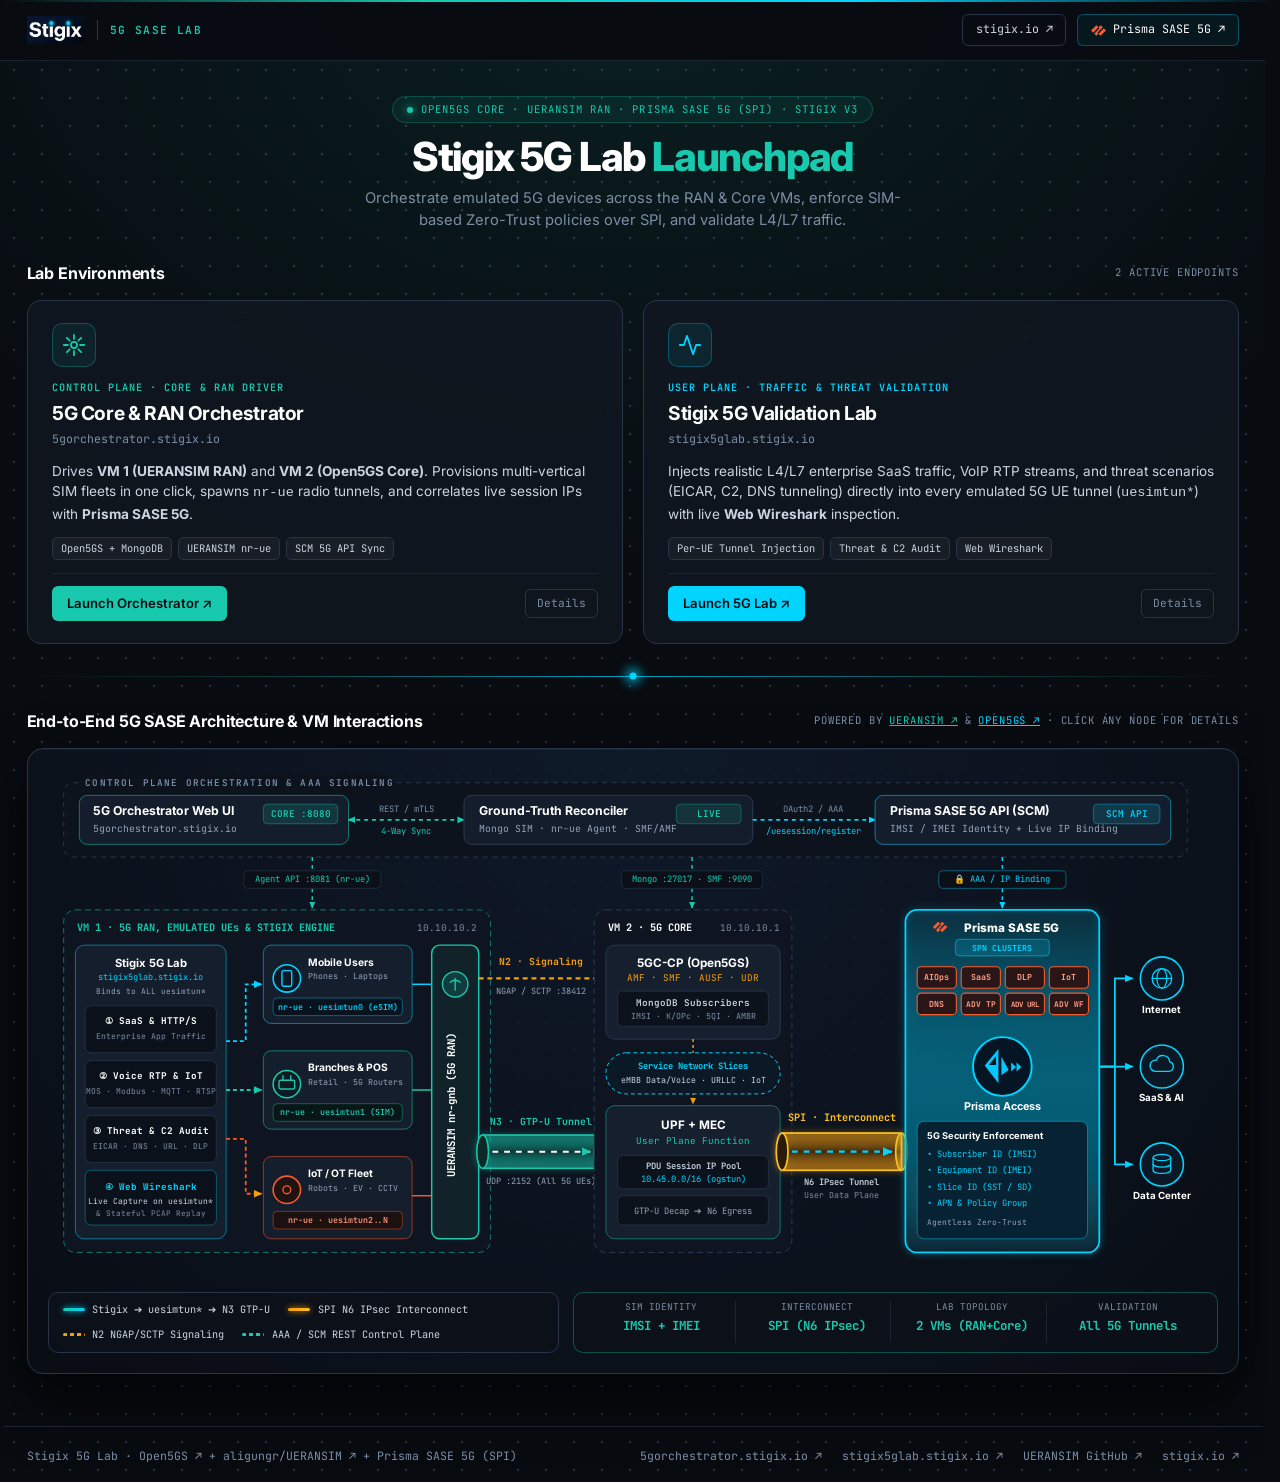
==== launch-page/index.html @ 7677cd3c "feat(launch-page): show Stigix feeding all 5G UE tunnels and add official Palo Alto & Prisma Access " ====
<!DOCTYPE html>
<html lang="en">
<head>
  <meta charset="UTF-8">
  <meta name="viewport" content="width=device-width, initial-scale=1.0">
  <title>Stigix 5G Lab — Launchpad</title>
  <meta name="description" content="Launchpad for the Stigix 5G Lab: Open5GS Packet Core, UERANSIM RAN, Palo Alto Networks Prisma SASE 5G (SPI), and Stigix L4/L7 Traffic Validation.">
  <link rel="icon" type="image/png" href="assets/stigix-favicon.png">
  <link rel="stylesheet" href="style.css">
</head>
<body>

  <!-- ══════════════════════════════════════════════════════════
       MINIMAL NAVBAR (stigix.io style + Prisma SASE 5G link)
  ══════════════════════════════════════════════════════════ -->
  <nav class="nav">
    <div class="nav__inner">
      <a href="https://stigix.io" target="_blank" rel="noopener noreferrer" class="nav__brand">
        <img src="assets/stigix-dark.png" alt="Stigix" class="nav__logo">
        <span class="nav__divider" aria-hidden="true"></span>
        <span class="nav__tag">5G SASE Lab</span>
      </a>
      <div class="nav__links">
        <a href="https://stigix.io" target="_blank" rel="noopener noreferrer" class="nav__pill">stigix.io ↗</a>
        <a href="https://www.paloaltonetworks.com/sase/5g-security" target="_blank" rel="noopener noreferrer" class="nav__pill nav__pill--panw">
          <svg width="15" height="15" viewBox="0 0 24 24" fill="#FA582D" aria-hidden="true">
            <path d="m10.278 15.443 1.705 1.705-3.426 3.426-3.427-3.426 8.592-8.591-1.705-1.705 3.426-3.426 3.427 3.426-8.592 8.591zM0 12.017l3.426 3.426 8.591-8.59-3.426-3.427L0 12.017zm11.983 5.13 3.426 3.427L24 11.983l-3.426-3.426-8.591 8.59z"/>
          </svg>
          <span>Prisma SASE 5G ↗</span>
        </a>
      </div>
    </div>
  </nav>

  <!-- ══════════════════════════════════════════════════════════
       MAIN LAUNCHPAD CONTAINER
  ══════════════════════════════════════════════════════════ -->
  <main class="container">

    <!-- Compact Hero -->
    <header class="hero">
      <div class="hero__badge">
        <span class="hero__dot" aria-hidden="true"></span>
        <span>Open5GS Core · UERANSIM RAN · Prisma SASE 5G (SPI) · Stigix V3</span>
      </div>
      <h1 class="hero__title">Stigix 5G Lab <em>Launchpad</em></h1>
      <p class="hero__sub">
        Orchestrate emulated 5G devices across the RAN &amp; Core VMs, enforce SIM-based Zero-Trust policies over SPI, and validate L4/L7 traffic.
      </p>
    </header>

    <!-- ──────────────────────────────────────────────────────
         1. LAB ENVIRONMENTS (Primary URLs)
    ────────────────────────────────────────────────────── -->
    <section aria-labelledby="sec-environments">
      <div class="sec-head">
        <h2 class="sec-title" id="sec-environments">Lab Environments</h2>
        <span class="sec-hint">2 Active Endpoints</span>
      </div>

      <div class="launch-grid">

        <!-- CARD 1: 5G Orchestrator -->
        <article class="launch-card">
          <svg viewBox="0 0 24 24" fill="none" stroke="currentColor" stroke-width="1.75" stroke-linecap="round" stroke-linejoin="round" aria-hidden="true">
            <circle cx="12" cy="12" r="3"/>
            <path d="M12 2v4m0 12v4M4.93 4.93l2.83 2.83m8.48 8.48l2.83 2.83M2 12h4m12 0h4M4.93 19.07l2.83-2.83m8.48-8.48l2.83-2.83"/>
          </svg>

          <header>
            <span class="launch-card__role">Control Plane · Core &amp; RAN Driver</span>
            <h3 class="launch-card__title">
              <a href="https://5gorchestrator.stigix.io/" target="_blank" rel="noopener noreferrer" class="card-link">
                5G Core &amp; RAN Orchestrator
              </a>
            </h3>
            <span class="launch-card__domain">5gorchestrator.stigix.io</span>
          </header>

          <div class="launch-card__body">
            <p class="launch-card__desc">
              Drives <strong>VM 1 (UERANSIM RAN)</strong> and <strong>VM 2 (Open5GS Core)</strong>. Provisions multi-vertical SIM fleets in one click, spawns <code>nr-ue</code> radio tunnels, and correlates live session IPs with <strong>Prisma SASE 5G</strong>.
            </p>
            <div class="chip-row">
              <span class="chip">Open5GS + MongoDB</span>
              <span class="chip">UERANSIM nr-ue</span>
              <span class="chip">SCM 5G API Sync</span>
            </div>
          </div>

          <footer>
            <span class="btn-launch" aria-hidden="true">Launch Orchestrator ↗</span>
            <button type="button" class="btn-info" data-dialog-target="modal-orchestrator">Details</button>
          </footer>
        </article>

        <!-- CARD 2: Stigix 5G Lab -->
        <article class="launch-card launch-card--cyan">
          <svg viewBox="0 0 24 24" fill="none" stroke="currentColor" stroke-width="1.75" stroke-linecap="round" stroke-linejoin="round" aria-hidden="true">
            <path d="M22 12h-4l-3 9L9 3l-3 9H2"/>
          </svg>

          <header>
            <span class="launch-card__role">User Plane · Traffic &amp; Threat Validation</span>
            <h3 class="launch-card__title">
              <a href="https://stigix5glab.stigix.io/" target="_blank" rel="noopener noreferrer" class="card-link">
                Stigix 5G Validation Lab
              </a>
            </h3>
            <span class="launch-card__domain">stigix5glab.stigix.io</span>
          </header>

          <div class="launch-card__body">
            <p class="launch-card__desc">
              Injects realistic L4/L7 enterprise SaaS traffic, VoIP RTP streams, and threat scenarios (EICAR, C2, DNS tunneling) directly into every emulated 5G UE tunnel (<code>uesimtun*</code>) with live <strong>Web Wireshark</strong> inspection.
            </p>
            <div class="chip-row">
              <span class="chip">Per-UE Tunnel Injection</span>
              <span class="chip">Threat &amp; C2 Audit</span>
              <span class="chip">Web Wireshark</span>
            </div>
          </div>

          <footer>
            <span class="btn-launch" aria-hidden="true">Launch 5G Lab ↗</span>
            <button type="button" class="btn-info" data-dialog-target="modal-stigixlab">Details</button>
          </footer>
        </article>

      </div>
    </section>

    <!-- Glowing Horizontal Divider -->
    <div class="glow-line" role="separator" aria-hidden="true"></div>

    <!-- ──────────────────────────────────────────────────────
         2. CONNECTED VECTOR ARCHITECTURE DIAGRAM
         Flow: Stigix Engine ➔ ALL Emulated 5G UE Tunnels (uesimtun0..N) ➔ nr-gnb
               ══(N2 + N3 GTP-U)══► VM 2 Open5GS Core ══(SPI N6)══► Prisma SASE 5G ➔ Targets
    ────────────────────────────────────────────────────── -->
    <section aria-labelledby="sec-architecture">
      <div class="sec-head">
        <h2 class="sec-title" id="sec-architecture">End-to-End 5G SASE Architecture &amp; VM Interactions</h2>
        <span class="sec-hint">
          Powered by <a href="https://github.com/aligungr/UERANSIM" target="_blank" rel="noopener noreferrer" style="color:var(--teal);text-decoration:underline;">UERANSIM ↗</a> &amp; <a href="https://github.com/open5gs/open5gs" target="_blank" rel="noopener noreferrer" style="color:var(--cyan);text-decoration:underline;">Open5GS ↗</a> · Click any node for details
        </span>
      </div>

      <div class="arch-board">
        <div class="svg-canvas-wrap">
          <svg class="arch-svg" viewBox="0 0 1180 520" fill="none" xmlns="http://www.w3.org/2000/svg" role="img" aria-label="End-to-End 5G Lab Functional Architecture Diagram">
            <defs>
              <!-- Glow Filters -->
              <filter id="glow-cyan" x="-20%" y="-20%" width="140%" height="140%">
                <feDropShadow dx="0" dy="0" stdDeviation="4" flood-color="#00d4ff" flood-opacity="0.45"/>
              </filter>
              <filter id="glow-teal" x="-20%" y="-20%" width="140%" height="140%">
                <feDropShadow dx="0" dy="0" stdDeviation="4" flood-color="#18c9ae" flood-opacity="0.45"/>
              </filter>
              <filter id="glow-amber" x="-20%" y="-20%" width="140%" height="140%">
                <feDropShadow dx="0" dy="0" stdDeviation="4" flood-color="#f59e0b" flood-opacity="0.5"/>
              </filter>

              <!-- Gradients -->
              <linearGradient id="grad-n3" x1="0%" y1="0%" x2="0%" y2="100%">
                <stop offset="0%" stop-color="#18c9ae" stop-opacity="0.38"/>
                <stop offset="50%" stop-color="#0c2628" stop-opacity="0.9"/>
                <stop offset="100%" stop-color="#18c9ae" stop-opacity="0.38"/>
              </linearGradient>

              <linearGradient id="grad-spi" x1="0%" y1="0%" x2="0%" y2="100%">
                <stop offset="0%" stop-color="#f59e0b" stop-opacity="0.42"/>
                <stop offset="50%" stop-color="#291c09" stop-opacity="0.92"/>
                <stop offset="100%" stop-color="#f59e0b" stop-opacity="0.42"/>
              </linearGradient>

              <linearGradient id="grad-sase" x1="0%" y1="0%" x2="0%" y2="100%">
                <stop offset="0%" stop-color="#00d4ff" stop-opacity="0.09"/>
                <stop offset="100%" stop-color="#0b1320" stop-opacity="0.95"/>
              </linearGradient>

              <!-- Arrow Markers -->
              <marker id="arrow-teal" viewBox="0 0 10 10" refX="7" refY="5" markerWidth="6" markerHeight="6" orient="auto-start-reverse">
                <path d="M 0 1.5 L 8 5 L 0 8.5 z" fill="#18c9ae"/>
              </marker>
              <marker id="arrow-cyan" viewBox="0 0 10 10" refX="7" refY="5" markerWidth="6" markerHeight="6" orient="auto-start-reverse">
                <path d="M 0 1.5 L 8 5 L 0 8.5 z" fill="#00d4ff"/>
              </marker>
              <marker id="arrow-amber" viewBox="0 0 10 10" refX="7" refY="5" markerWidth="6" markerHeight="6" orient="auto-start-reverse">
                <path d="M 0 1.5 L 8 5 L 0 8.5 z" fill="#f59e0b"/>
              </marker>
            </defs>

            <!-- ═══════════════════════════════════════════════════════
                 TOP LAYER: CONTROL PLANE & AAA SIGNALING BAR (y=16..92)
            ═══════════════════════════════════════════════════════ -->
            <rect x="16" y="16" width="1148" height="76" rx="10" fill="#0d131d" stroke="#2a374b" stroke-dasharray="5 5"/>
            <rect x="32" y="8" width="320" height="16" fill="#0d131d"/>
            <text x="38" y="19" fill="#7c8ea6" font-size="9.5" font-weight="600" letter-spacing="1.2" class="mono">CONTROL PLANE ORCHESTRATION &amp; AAA SIGNALING</text>

            <!-- CP Node 1: 5G Orchestrator Web UI -->
            <g class="svg-node" data-dialog-target="modal-orchestrator" tabindex="0" role="button" aria-label="5G Orchestrator Web UI">
              <rect x="32" y="29" width="275" height="50" rx="8" fill="#141d2b" stroke="#18c9ae" stroke-opacity="0.55"/>
              <text x="46" y="49" fill="#ffffff" font-size="12.5" font-weight="700">5G Orchestrator Web UI</text>
              <text x="46" y="66" fill="#94a3b8" font-size="10" class="mono">5gorchestrator.stigix.io</text>
              <rect x="220" y="38" width="76" height="20" rx="4" fill="#18c9ae" fill-opacity="0.14" stroke="#18c9ae" stroke-opacity="0.4"/>
              <text x="258" y="51.5" fill="#18c9ae" font-size="9.5" font-weight="600" text-anchor="middle" class="mono">CORE :8080</text>
            </g>

            <!-- Horizontal Control Connector 1 -->
            <line x1="307" y1="54" x2="425" y2="54" stroke="#18c9ae" stroke-width="1.6" stroke-dasharray="4 4" class="flow-api" marker-end="url(#arrow-teal)" marker-start="url(#arrow-teal)"/>
            <text x="366" y="46" fill="#7c8ea6" font-size="9" text-anchor="middle" class="mono">REST / mTLS</text>
            <text x="366" y="68" fill="#18c9ae" font-size="9" text-anchor="middle" class="mono">4-Way Sync</text>

            <!-- CP Node 2: Ground-Truth Reconciler -->
            <g class="svg-node" data-dialog-target="modal-flow" tabindex="0" role="button" aria-label="Ground-Truth Reconciler">
              <rect x="425" y="29" width="295" height="50" rx="8" fill="#141d2b" stroke="#2c3b52"/>
              <text x="440" y="49" fill="#ffffff" font-size="12.5" font-weight="700">Ground-Truth Reconciler</text>
              <text x="440" y="66" fill="#94a3b8" font-size="10" class="mono">Mongo SIM · nr-ue Agent · SMF/AMF</text>
              <rect x="642" y="38" width="66" height="20" rx="4" fill="#18c9ae" fill-opacity="0.12" stroke="#18c9ae" stroke-opacity="0.35"/>
              <text x="675" y="51.5" fill="#18c9ae" font-size="9.5" font-weight="600" text-anchor="middle" class="mono">LIVE</text>
            </g>

            <!-- Horizontal Control Connector 2 -->
            <line x1="720" y1="54" x2="845" y2="54" stroke="#00d4ff" stroke-width="1.6" stroke-dasharray="4 4" class="flow-api" marker-end="url(#arrow-cyan)"/>
            <text x="782" y="46" fill="#7c8ea6" font-size="9" text-anchor="middle" class="mono">OAuth2 / AAA</text>
            <text x="782" y="68" fill="#00d4ff" font-size="9" text-anchor="middle" class="mono">/uesession/register</text>

            <!-- CP Node 3: Prisma SASE 5G API (SCM) -->
            <g class="svg-node" data-dialog-target="modal-sase" tabindex="0" role="button" aria-label="Prisma SASE 5G API">
              <rect x="845" y="29" width="302" height="50" rx="8" fill="#141d2b" stroke="#00d4ff" stroke-opacity="0.55"/>
              <text x="860" y="49" fill="#ffffff" font-size="12.5" font-weight="700">Prisma SASE 5G API (SCM)</text>
              <text x="860" y="66" fill="#94a3b8" font-size="10" class="mono">IMSI / IMEI Identity + Live IP Binding</text>
              <rect x="1068" y="38" width="68" height="20" rx="4" fill="#00d4ff" fill-opacity="0.14" stroke="#00d4ff" stroke-opacity="0.4"/>
              <text x="1102" y="51.5" fill="#00d4ff" font-size="9.5" font-weight="600" text-anchor="middle" class="mono">SCM API</text>
            </g>

            <!-- 3 VERTICAL CONTROL-PLANE DROP LINES INTO VM 1, VM 2, AND PRISMA SASE -->
            <!-- Drop 1 to VM 1 -->
            <line x1="270" y1="92" x2="270" y2="144" stroke="#18c9ae" stroke-width="1.5" stroke-dasharray="4 4" class="flow-api" marker-end="url(#arrow-teal)"/>
            <rect x="200" y="106" width="140" height="18" rx="4" fill="#0b1018" stroke="#1e293b"/>
            <text x="270" y="118" fill="#18c9ae" font-size="9" text-anchor="middle" class="mono">Agent API :8081 (nr-ue)</text>

            <!-- Drop 2 to VM 2 -->
            <line x1="658" y1="92" x2="658" y2="144" stroke="#18c9ae" stroke-width="1.5" stroke-dasharray="4 4" class="flow-api" marker-end="url(#arrow-teal)"/>
            <rect x="586" y="106" width="144" height="18" rx="4" fill="#0b1018" stroke="#1e293b"/>
            <text x="658" y="118" fill="#18c9ae" font-size="9" text-anchor="middle" class="mono">Mongo :27017 · SMF :9090</text>

            <!-- Drop 3 (AAA Signaling with Lock) to Prisma SASE 5G -->
            <line x1="975" y1="92" x2="975" y2="144" stroke="#00d4ff" stroke-width="1.5" stroke-dasharray="4 4" class="flow-api" marker-end="url(#arrow-cyan)"/>
            <rect x="910" y="106" width="130" height="18" rx="4" fill="#0b1018" stroke="#00d4ff" stroke-opacity="0.4"/>
            <text x="975" y="118" fill="#00d4ff" font-size="9" text-anchor="middle" class="mono">🔒 AAA / IP Binding</text>


            <!-- ═══════════════════════════════════════════════════════
                 VM 1 ENCLOSURE: STIGIX GENERATOR ➔ ALL EMULATED 5G UEs (uesimtun0..N) ➔ nr-gnb
                 (x=16..452, y=146..496)
            ═══════════════════════════════════════════════════════ -->
            <rect x="16" y="146" width="436" height="350" rx="12" fill="#0e1520" stroke="#18c9ae" stroke-opacity="0.55" stroke-dasharray="6 4"/>
            <text x="30" y="168" fill="#18c9ae" font-size="10.5" font-weight="700" class="mono">VM 1 · 5G RAN, EMULATED UEs &amp; STIGIX ENGINE</text>
            <text x="438" y="168" fill="#7c8ea6" font-size="9.5" text-anchor="end" class="mono">10.10.10.2</text>

            <!-- LEFT INSIDE VM 1: Stigix 5G Lab Traffic Generator (x=28..184) -->
            <g class="svg-node" data-dialog-target="modal-stigixlab" tabindex="0" role="button" aria-label="Stigix 5G Lab Traffic Engine">
              <rect x="28" y="182" width="154" height="300" rx="9" fill="#141e2d" stroke="#00d4ff" stroke-opacity="0.5"/>
              <text x="105" y="204" fill="#ffffff" font-size="11.5" font-weight="700" text-anchor="middle">Stigix 5G Lab</text>
              <text x="105" y="218" fill="#00d4ff" font-size="8.8" text-anchor="middle" class="mono">stigix5glab.stigix.io</text>
              <text x="105" y="232" fill="#94a3b8" font-size="8" text-anchor="middle" class="mono">Binds to ALL uesimtun*</text>

              <!-- 4 Traffic Modules stacked cleanly -->
              <rect x="38" y="244" width="134" height="48" rx="6" fill="#0b111a" stroke="#223044"/>
              <text x="105" y="263" fill="#ffffff" font-size="9.5" font-weight="700" text-anchor="middle" class="mono">① SaaS &amp; HTTP/S</text>
              <text x="105" y="278" fill="#7c8ea6" font-size="8.2" text-anchor="middle" class="mono">Enterprise App Traffic</text>

              <rect x="38" y="300" width="134" height="48" rx="6" fill="#0b111a" stroke="#223044"/>
              <text x="105" y="319" fill="#ffffff" font-size="9.5" font-weight="700" text-anchor="middle" class="mono">② Voice RTP &amp; IoT</text>
              <text x="105" y="334" fill="#7c8ea6" font-size="8.2" text-anchor="middle" class="mono">MOS · Modbus · MQTT · RTSP</text>

              <rect x="38" y="356" width="134" height="48" rx="6" fill="#0b111a" stroke="#223044"/>
              <text x="105" y="375" fill="#ffffff" font-size="9.5" font-weight="700" text-anchor="middle" class="mono">③ Threat &amp; C2 Audit</text>
              <text x="105" y="390" fill="#7c8ea6" font-size="8.2" text-anchor="middle" class="mono">EICAR · DNS · URL · DLP</text>

              <rect x="38" y="412" width="134" height="56" rx="6" fill="#0b111a" stroke="#00d4ff" stroke-opacity="0.35"/>
              <text x="105" y="432" fill="#00d4ff" font-size="9.5" font-weight="700" text-anchor="middle" class="mono">④ Web Wireshark</text>
              <text x="105" y="446" fill="#cbd5e1" font-size="8.2" text-anchor="middle" class="mono">Live Capture on uesimtun*</text>
              <text x="105" y="459" fill="#7c8ea6" font-size="7.8" text-anchor="middle" class="mono">&amp; Stateful PCAP Replay</text>
            </g>

            <!-- 3 FAN-OUT ARROWS FROM STIGIX INTO ALL 3 EMULATED 5G UE TUNNELS (uesimtun0..N) -->
            <path d="M182 280 H202 V222 H218" stroke="#00d4ff" stroke-width="1.8" stroke-dasharray="4 3" class="flow-data" marker-end="url(#arrow-cyan)"/>
            <line x1="182" y1="330" x2="218" y2="330" stroke="#18c9ae" stroke-width="1.8" stroke-dasharray="4 3" class="flow-data" marker-end="url(#arrow-teal)"/>
            <path d="M182 380 H202 V436 H218" stroke="#fa582d" stroke-width="1.8" stroke-dasharray="4 3" class="flow-data" marker-end="url(#arrow-amber)"/>

            <!-- RIGHT INSIDE VM 1: EMULATED 5G DEVICES (nr-ue + uesimtun*) & nr-gnb (x=220..440) -->
            <!-- UE 1: Mobile Users (uesimtun0) -->
            <g class="svg-node" data-dialog-target="modal-ran" tabindex="0" role="button" aria-label="Emulated Mobile Users uesimtun0">
              <rect x="220" y="182" width="152" height="80" rx="8" fill="#141e2d" stroke="#00d4ff" stroke-opacity="0.55"/>
              <circle cx="244" cy="216" r="14" fill="#0d1826" stroke="#00d4ff" stroke-width="1.6"/>
              <rect x="239" y="208" width="10" height="16" rx="1.5" stroke="#00d4ff" stroke-width="1.4"/>
              <text x="266" y="203" fill="#ffffff" font-size="10.5" font-weight="700">Mobile Users</text>
              <text x="266" y="217" fill="#94a3b8" font-size="8.5" class="mono">Phones · Laptops</text>
              <rect x="230" y="236" width="132" height="18" rx="4" fill="#09131e" stroke="#00d4ff" stroke-opacity="0.4"/>
              <text x="296" y="248" fill="#00d4ff" font-size="8.5" font-weight="600" text-anchor="middle" class="mono">nr-ue · uesimtun0 (eSIM)</text>
            </g>

            <!-- UE 2: 5G Branches & POS (uesimtun1) -->
            <g class="svg-node" data-dialog-target="modal-ran" tabindex="0" role="button" aria-label="Emulated 5G Branches and POS uesimtun1">
              <rect x="220" y="290" width="152" height="80" rx="8" fill="#141e2d" stroke="#18c9ae" stroke-opacity="0.55"/>
              <circle cx="244" cy="324" r="14" fill="#0d1b22" stroke="#18c9ae" stroke-width="1.6"/>
              <rect x="236" y="320" width="16" height="9" rx="1.5" stroke="#18c9ae" stroke-width="1.4"/>
              <line x1="240" y1="315" x2="240" y2="320" stroke="#18c9ae" stroke-width="1.4"/>
              <line x1="248" y1="315" x2="248" y2="320" stroke="#18c9ae" stroke-width="1.4"/>
              <text x="266" y="311" fill="#ffffff" font-size="10.5" font-weight="700">Branches &amp; POS</text>
              <text x="266" y="325" fill="#94a3b8" font-size="8.5" class="mono">Retail · 5G Routers</text>
              <rect x="230" y="344" width="132" height="18" rx="4" fill="#091618" stroke="#18c9ae" stroke-opacity="0.4"/>
              <text x="296" y="356" fill="#18c9ae" font-size="8.5" font-weight="600" text-anchor="middle" class="mono">nr-ue · uesimtun1 (SIM)</text>
            </g>

            <!-- UE 3: IoT / OT Fleet (uesimtun2..N) -->
            <g class="svg-node" data-dialog-target="modal-ran" tabindex="0" role="button" aria-label="Emulated IoT and OT Fleet uesimtun2">
              <rect x="220" y="398" width="152" height="84" rx="8" fill="#141e2d" stroke="#fa582d" stroke-opacity="0.55"/>
              <circle cx="244" cy="432" r="14" fill="#1f1412" stroke="#fa582d" stroke-width="1.6"/>
              <circle cx="244" cy="432" r="4" stroke="#fa582d" stroke-width="1.4"/>
              <text x="266" y="419" fill="#ffffff" font-size="10.5" font-weight="700">IoT / OT Fleet</text>
              <text x="266" y="433" fill="#94a3b8" font-size="8.5" class="mono">Robots · EV · CCTV</text>
              <rect x="230" y="454" width="132" height="18" rx="4" fill="#1a1110" stroke="#fa582d" stroke-opacity="0.45"/>
              <text x="296" y="466" fill="#ff9478" font-size="8.5" font-weight="600" text-anchor="middle" class="mono">nr-ue · uesimtun2..N</text>
            </g>

            <!-- Vertical Multiplexer Bar inside VM 1: nr-gnb (5G gNodeB Radio Tower) -->
            <g class="svg-node" data-dialog-target="modal-ran" tabindex="0" role="button" aria-label="UERANSIM nr-gnb 5G Base Station">
              <line x1="372" y1="222" x2="392" y2="222" stroke="#00d4ff" stroke-width="1.5"/>
              <line x1="372" y1="330" x2="392" y2="330" stroke="#18c9ae" stroke-width="1.5"/>
              <line x1="372" y1="438" x2="392" y2="438" stroke="#fa582d" stroke-width="1.5"/>
              <rect x="392" y="182" width="48" height="300" rx="8" fill="#112229" stroke="#18c9ae" stroke-width="1.5"/>
              <circle cx="416" cy="222" r="13" fill="#18c9ae" fill-opacity="0.16" stroke="#18c9ae" stroke-width="1.4"/>
              <path d="M416 216v12m-5-8a7 7 0 0 1 10 0" stroke="#18c9ae" stroke-width="1.4" stroke-linecap="round"/>
              <text x="416" y="345" fill="#ffffff" font-size="11" font-weight="700" text-anchor="middle" transform="rotate(-90 416 345)" class="mono">UERANSIM nr-gnb (5G RAN)</text>
            </g>


            <!-- ═══════════════════════════════════════════════════════
                 INTER-VM BRIDGE (VM 1 nr-gnb ⇄ VM 2 Open5GS): N2 + N3 GTP-U
                 (x=440..562)
            ═══════════════════════════════════════════════════════ -->
            <!-- Top Inter-VM Link: N2 5G Signaling (Amber Dashed) -->
            <text x="504" y="202" fill="#f59e0b" font-size="10" font-weight="700" text-anchor="middle" class="mono">N2 · Signaling</text>
            <line x1="440" y1="216" x2="568" y2="216" stroke="#f59e0b" stroke-width="2.2" stroke-dasharray="5 4" class="flow-sig" marker-end="url(#arrow-amber)"/>
            <text x="504" y="232" fill="#94a3b8" font-size="8.8" text-anchor="middle" class="mono">NGAP / SCTP :38412</text>

            <!-- Bottom Inter-VM Link: N3 GTP-U Encrypted Pipe (3D Cylinder Tunnel) -->
            <text x="504" y="366" fill="#18c9ae" font-size="10" font-weight="700" text-anchor="middle" class="mono">N3 · GTP-U Tunnel</text>
            <g filter="url(#glow-teal)">
              <rect x="444" y="376" width="120" height="34" fill="url(#grad-n3)" stroke="#18c9ae" stroke-width="1.6"/>
              <ellipse cx="444" cy="393" rx="6" ry="17" fill="#0d2926" stroke="#18c9ae" stroke-width="1.6"/>
              <ellipse cx="564" cy="393" rx="6" ry="17" fill="#18c9ae" fill-opacity="0.35" stroke="#18c9ae" stroke-width="1.6"/>
            </g>
            <line x1="454" y1="393" x2="554" y2="393" stroke="#ffffff" stroke-width="2" stroke-dasharray="6 6" class="flow-data" marker-end="url(#arrow-teal)"/>
            <text x="504" y="426" fill="#94a3b8" font-size="8.8" text-anchor="middle" class="mono">UDP :2152 (All 5G UEs)</text>


            <!-- ═══════════════════════════════════════════════════════
                 COLUMN 3: VM 2 · PRIVATE 5G CORE (OPEN5GS) (x=558..760)
            ═══════════════════════════════════════════════════════ -->
            <rect x="558" y="146" width="202" height="350" rx="12" fill="#0e1520" stroke="#2c3b52" stroke-dasharray="6 4"/>
            <text x="572" y="168" fill="#ffffff" font-size="10.5" font-weight="700" class="mono">VM 2 · 5G CORE</text>
            <text x="748" y="168" fill="#7c8ea6" font-size="9.5" text-anchor="end" class="mono">10.10.10.1</text>

            <!-- VM 2 Top Box: 5GC-CP & MongoDB -->
            <g class="svg-node" data-dialog-target="modal-core" tabindex="0" role="button" aria-label="Open5GS Control Plane and MongoDB">
              <rect x="570" y="182" width="178" height="96" rx="9" fill="#151f2e" stroke="#2a3950"/>
              <text x="659" y="204" fill="#ffffff" font-size="12" font-weight="700" text-anchor="middle">5GC-CP (Open5GS)</text>
              <text x="659" y="219" fill="#f59e0b" font-size="9.5" text-anchor="middle" class="mono">AMF · SMF · AUSF · UDR</text>
              <rect x="582" y="229" width="154" height="36" rx="5" fill="#0c121b" stroke="#223044"/>
              <text x="659" y="244" fill="#cbd5e1" font-size="9.5" font-weight="600" text-anchor="middle" class="mono">MongoDB Subscribers</text>
              <text x="659" y="257" fill="#7c8ea6" font-size="8.5" text-anchor="middle" class="mono">IMSI · K/OPc · 5QI · AMBR</text>
            </g>

            <!-- Internal N4 PFCP Link between SMF and UPF -->
            <line x1="659" y1="278" x2="659" y2="344" stroke="#f59e0b" stroke-width="1.5" stroke-dasharray="3 3" class="flow-sig" marker-end="url(#arrow-amber)"/>

            <!-- Middle Oval: Service-Specific Network Slices -->
            <rect x="570" y="292" width="178" height="42" rx="21" fill="#0b1826" stroke="#00d4ff" stroke-dasharray="4 3"/>
            <text x="659" y="309" fill="#00d4ff" font-size="9" font-weight="700" text-anchor="middle" class="mono">Service Network Slices</text>
            <text x="659" y="323" fill="#cbd5e1" font-size="8.5" text-anchor="middle" class="mono">eMBB Data/Voice · URLLC · IoT</text>

            <!-- VM 2 Bottom Box: UPF & MEC -->
            <g class="svg-node" data-dialog-target="modal-core" tabindex="0" role="button" aria-label="Open5GS UPF User Plane Function">
              <rect x="570" y="346" width="178" height="136" rx="9" fill="#151f2e" stroke="#18c9ae" stroke-opacity="0.5"/>
              <text x="659" y="370" fill="#ffffff" font-size="12" font-weight="700" text-anchor="middle">UPF + MEC</text>
              <text x="659" y="385" fill="#18c9ae" font-size="9.5" text-anchor="middle" class="mono">User Plane Function</text>

              <rect x="582" y="397" width="154" height="34" rx="5" fill="#0c121b" stroke="#223044"/>
              <text x="659" y="411" fill="#cbd5e1" font-size="9" font-weight="600" text-anchor="middle" class="mono">PDU Session IP Pool</text>
              <text x="659" y="424" fill="#00d4ff" font-size="9" text-anchor="middle" class="mono">10.45.0.0/16 (ogstun)</text>

              <rect x="582" y="438" width="154" height="30" rx="5" fill="#0c121b" stroke="#223044"/>
              <text x="659" y="457" fill="#94a3b8" font-size="9" text-anchor="middle" class="mono">GTP-U Decap ➔ N6 Egress</text>
            </g>


            <!-- ═══════════════════════════════════════════════════════
                 SPI BRIDGE (VM 2 UPF ➔ PRISMA SASE 5G): 3D CYLINDER TUNNEL
                 (x=748..876)
            ═══════════════════════════════════════════════════════ -->
            <g class="svg-node" data-dialog-target="modal-sase" tabindex="0" role="button" aria-label="Service Provider Interconnect SPI Tunnel">
              <text x="811" y="362" fill="#fbbf24" font-size="10.5" font-weight="700" text-anchor="middle" class="mono">SPI · Interconnect</text>
              <g filter="url(#glow-amber)">
                <rect x="750" y="374" width="122" height="38" fill="url(#grad-spi)" stroke="#fbbf24" stroke-width="1.8"/>
                <ellipse cx="750" cy="393" rx="6" ry="19" fill="#291c09" stroke="#fbbf24" stroke-width="1.8"/>
                <ellipse cx="872" cy="393" rx="6" ry="19" fill="#fbbf24" fill-opacity="0.35" stroke="#fbbf24" stroke-width="1.8"/>
              </g>
              <line x1="760" y1="393" x2="862" y2="393" stroke="#00d4ff" stroke-width="2.2" stroke-dasharray="6 6" class="flow-data" marker-end="url(#arrow-cyan)"/>
              <text x="811" y="427" fill="#cbd5e1" font-size="9" font-weight="600" text-anchor="middle" class="mono">N6 IPsec Tunnel</text>
              <text x="811" y="440" fill="#7c8ea6" font-size="8.5" text-anchor="middle" class="mono">User Data Plane</text>
            </g>


            <!-- ═══════════════════════════════════════════════════════
                 COLUMN 4: PRISMA SASE 5G (SPN CLUSTERS) (x=876..1074)
            ═══════════════════════════════════════════════════════ -->
            <g class="svg-node" data-dialog-target="modal-sase" tabindex="0" role="button" aria-label="Prisma SASE 5G Security Stack">
              <rect x="876" y="146" width="198" height="350" rx="12" fill="url(#grad-sase)" stroke="#00d4ff" stroke-width="1.8" filter="url(#glow-cyan)"/>

              <!-- Official Palo Alto Networks 3-Bar Mark + Prisma SASE 5G Title -->
              <g transform="translate(904, 156) scale(0.62)">
                <path fill="#FA582D" d="m10.278 15.443 1.705 1.705-3.426 3.426-3.427-3.426 8.592-8.591-1.705-1.705 3.426-3.426 3.427 3.426-8.592 8.591zM0 12.017l3.426 3.426 8.591-8.59-3.426-3.427L0 12.017zm11.983 5.13 3.426 3.427L24 11.983l-3.426-3.426-8.591 8.59z"/>
              </g>
              <text x="984" y="169" fill="#ffffff" font-size="12" font-weight="800" text-anchor="middle">Prisma SASE 5G</text>
              <rect x="927" y="176" width="96" height="17" rx="4" fill="#00d4ff" fill-opacity="0.16" stroke="#00d4ff" stroke-opacity="0.5"/>
              <text x="975" y="187.5" fill="#00d4ff" font-size="8.5" font-weight="700" text-anchor="middle" class="mono">SPN CLUSTERS</text>

              <!-- Security Services 2x4 Grid -->
              <rect x="888" y="204" width="40" height="22" rx="4" fill="#2a1617" stroke="#fa582d" stroke-width="1.1"/>
              <text x="908" y="218" fill="#ff9e85" font-size="8.5" font-weight="700" text-anchor="middle" class="mono">AIOps</text>

              <rect x="933" y="204" width="40" height="22" rx="4" fill="#2a1617" stroke="#fa582d" stroke-width="1.1"/>
              <text x="953" y="218" fill="#ff9e85" font-size="8.5" font-weight="700" text-anchor="middle" class="mono">SaaS</text>

              <rect x="978" y="204" width="40" height="22" rx="4" fill="#2a1617" stroke="#fa582d" stroke-width="1.1"/>
              <text x="998" y="218" fill="#ff9e85" font-size="8.5" font-weight="700" text-anchor="middle" class="mono">DLP</text>

              <rect x="1023" y="204" width="40" height="22" rx="4" fill="#2a1617" stroke="#fa582d" stroke-width="1.1"/>
              <text x="1043" y="218" fill="#ff9e85" font-size="8.5" font-weight="700" text-anchor="middle" class="mono">IoT</text>

              <rect x="888" y="231" width="40" height="22" rx="4" fill="#2a1617" stroke="#fa582d" stroke-width="1.1"/>
              <text x="908" y="245" fill="#ff9e85" font-size="8.5" font-weight="700" text-anchor="middle" class="mono">DNS</text>

              <rect x="933" y="231" width="40" height="22" rx="4" fill="#2a1617" stroke="#fa582d" stroke-width="1.1"/>
              <text x="953" y="245" fill="#ff9e85" font-size="8" font-weight="700" text-anchor="middle" class="mono">ADV TP</text>

              <rect x="978" y="231" width="40" height="22" rx="4" fill="#2a1617" stroke="#fa582d" stroke-width="1.1"/>
              <text x="998" y="245" fill="#ff9e85" font-size="7.5" font-weight="700" text-anchor="middle" class="mono">ADV URL</text>

              <rect x="1023" y="231" width="40" height="22" rx="4" fill="#2a1617" stroke="#fa582d" stroke-width="1.1"/>
              <text x="1043" y="245" fill="#ff9e85" font-size="8" font-weight="700" text-anchor="middle" class="mono">ADV WF</text>

              <!-- Official Prisma Access Split-Prism + Double-Chevron Icon (Exact match to Scenario 2 Slide) -->
              <circle cx="975" cy="306" r="30" fill="#061524" stroke="#00d4ff" stroke-width="2"/>
              <g transform="translate(955, 286)">
                <!-- Left Split Prism Facet with Inner Cutout -->
                <path fill-rule="evenodd" clip-rule="evenodd" d="M16 2 L2 19 L16 37 Z M13.5 9.5 L6.2 18.5 L13.5 18.5 Z" fill="#00c8ff"/>
                <!-- Middle Lower Prism Facet -->
                <path d="M19 10 L26.5 23.5 L19 29 Z" fill="#00c8ff"/>
                <!-- Right Fast-Forward Chevrons -->
                <path d="M29 16 L34 20.5 L29 25 Z" fill="#00c8ff"/>
                <path d="M34.5 16 L39.5 20.5 L34.5 25 Z" fill="#00c8ff"/>
              </g>
              <text x="975" y="350" fill="#ffffff" font-size="11" font-weight="700" text-anchor="middle">Prisma Access</text>

              <!-- Comprehensive 5G Security Enforcement Box -->
              <rect x="888" y="362" width="174" height="120" rx="7" fill="#072232" stroke="#00d4ff" stroke-opacity="0.45"/>
              <text x="898" y="380" fill="#ffffff" font-size="9.5" font-weight="700">5G Security Enforcement</text>
              <text x="898" y="398" fill="#00d4ff" font-size="9" class="mono">• Subscriber ID (IMSI)</text>
              <text x="898" y="415" fill="#00d4ff" font-size="9" class="mono">• Equipment ID (IMEI)</text>
              <text x="898" y="432" fill="#00d4ff" font-size="9" class="mono">• Slice ID (SST / SD)</text>
              <text x="898" y="449" fill="#00d4ff" font-size="9" class="mono">• APN &amp; Policy Group</text>
              <text x="898" y="468" fill="#94a3b8" font-size="8" class="mono">Agentless Zero-Trust</text>
            </g>


            <!-- ═══════════════════════════════════════════════════════
                 COLUMN 5: EGRESS TARGETS (x=1074..1168)
            ═══════════════════════════════════════════════════════ -->
            <path d="M1074 306 H1090 V216 H1108" stroke="#00d4ff" stroke-width="1.8" marker-end="url(#arrow-cyan)"/>
            <line x1="1074" y1="306" x2="1108" y2="306" stroke="#00d4ff" stroke-width="1.8" marker-end="url(#arrow-cyan)"/>
            <path d="M1074 306 H1090 V406 H1108" stroke="#00d4ff" stroke-width="1.8" marker-end="url(#arrow-cyan)"/>

            <!-- Target 1: Internet -->
            <circle cx="1138" cy="216" r="22" fill="#0d1826" stroke="#00d4ff" stroke-width="1.6"/>
            <circle cx="1138" cy="216" r="10" stroke="#00d4ff" stroke-width="1.3"/>
            <line x1="1128" y1="216" x2="1148" y2="216" stroke="#00d4ff" stroke-width="1.2"/>
            <ellipse cx="1138" cy="216" rx="5" ry="10" stroke="#00d4ff" stroke-width="1.2"/>
            <text x="1138" y="251" fill="#ffffff" font-size="10" font-weight="700" text-anchor="middle">Internet</text>

            <!-- Target 2: SaaS & AI Apps -->
            <circle cx="1138" cy="306" r="22" fill="#0d1826" stroke="#00d4ff" stroke-width="1.6"/>
            <path d="M1131 311h14a5 5 0 0 0 1-9.8 7 7 0 0 0-13.6-1.7A4.5 4.5 0 0 0 1131 311z" stroke="#00d4ff" stroke-width="1.4"/>
            <text x="1138" y="341" fill="#ffffff" font-size="10" font-weight="700" text-anchor="middle">SaaS &amp; AI</text>

            <!-- Target 3: Enterprise Data Center -->
            <circle cx="1138" cy="406" r="22" fill="#0d1826" stroke="#00d4ff" stroke-width="1.6"/>
            <ellipse cx="1138" cy="399" rx="9" ry="3.2" stroke="#00d4ff" stroke-width="1.3"/>
            <path d="M1129 399v13c0 1.8 4 3.2 9 3.2s9-1.4 9-3.2v-13" stroke="#00d4ff" stroke-width="1.3"/>
            <path d="M1129 405.5c0 1.8 4 3.2 9 3.2s9-1.4 9-3.2" stroke="#00d4ff" stroke-width="1.3"/>
            <text x="1138" y="441" fill="#ffffff" font-size="10" font-weight="700" text-anchor="middle">Data Center</text>
          </svg>
        </div>

        <!-- BOTTOM LEGEND & OUTCOMES BAR -->
        <div class="board-footer">
          <div class="legend-box">
            <span class="legend-item">
              <span class="legend-line legend-line--data" aria-hidden="true"></span>
              <span>Stigix ➔ uesimtun* ➔ N3 GTP-U</span>
            </span>
            <span class="legend-item">
              <span class="legend-line legend-line--spi" aria-hidden="true"></span>
              <span>SPI N6 IPsec Interconnect</span>
            </span>
            <span class="legend-item">
              <span class="legend-line legend-line--sig" aria-hidden="true"></span>
              <span>N2 NGAP/SCTP Signaling</span>
            </span>
            <span class="legend-item">
              <span class="legend-line legend-line--api" aria-hidden="true"></span>
              <span>AAA / SCM REST Control Plane</span>
            </span>
          </div>

          <div class="outcomes-box">
            <div class="outcome-metric">
              <div class="outcome-metric__label">SIM Identity</div>
              <div class="outcome-metric__val">IMSI + IMEI</div>
            </div>
            <div class="outcome-metric">
              <div class="outcome-metric__label">Interconnect</div>
              <div class="outcome-metric__val">SPI (N6 IPsec)</div>
            </div>
            <div class="outcome-metric">
              <div class="outcome-metric__label">Lab Topology</div>
              <div class="outcome-metric__val">2 VMs (RAN+Core)</div>
            </div>
            <div class="outcome-metric">
              <div class="outcome-metric__label">Validation</div>
              <div class="outcome-metric__val">All 5G Tunnels</div>
            </div>
          </div>
        </div>

      </div>
    </section>

  </main>

  <!-- Minimal Footer -->
  <footer class="footer">
    <span>Stigix 5G Lab · <a href="https://github.com/open5gs/open5gs" target="_blank" rel="noopener noreferrer">Open5GS ↗</a> + <a href="https://github.com/aligungr/UERANSIM" target="_blank" rel="noopener noreferrer">aligungr/UERANSIM ↗</a> + Prisma SASE 5G (SPI)</span>
    <div class="footer__links">
      <a href="https://5gorchestrator.stigix.io/" target="_blank" rel="noopener noreferrer">5gorchestrator.stigix.io ↗</a>
      <a href="https://stigix5glab.stigix.io/" target="_blank" rel="noopener noreferrer">stigix5glab.stigix.io ↗</a>
      <a href="https://github.com/aligungr/UERANSIM" target="_blank" rel="noopener noreferrer">UERANSIM GitHub ↗</a>
      <a href="https://stigix.io/" target="_blank" rel="noopener noreferrer">stigix.io ↗</a>
    </div>
  </footer>

  <!-- ══════════════════════════════════════════════════════════
       CLEAN ON-DEMAND MODALS (closedby="any")
  ══════════════════════════════════════════════════════════ -->

  <!-- Modal: 5G Orchestrator -->
  <dialog id="modal-orchestrator" class="modal" closedby="any" aria-labelledby="title-orchestrator">
    <div class="modal__inner">
      <div class="modal__head">
        <div>
          <div class="modal__tag">https://5gorchestrator.stigix.io/</div>
          <h2 class="modal__title" id="title-orchestrator">5G Core &amp; RAN Orchestrator</h2>
        </div>
        <form method="dialog"><button type="submit" class="modal__close" autofocus>ESC</button></form>
      </div>
      <p class="modal__lead">
        Unified control plane connecting VM 1 (UERANSIM Radio), VM 2 (Open5GS Packet Core), and Palo Alto Networks Strata Cloud Manager (SCM).
      </p>
      <ul class="modal__list">
        <li>
          <strong>1-Click Vertical Fleet Provisioning</strong>
          Generates valid 3GPP IMSIs, Luhn-compliant IMEIs, and cryptographic keys (K/OPc) across 7 industry presets (Industry 4.0, EV Infra, Smart City, Retail POS, Healthcare, Aviation, Transit).
        </li>
        <li>
          <strong>4-Way Ground-Truth State Reconciler</strong>
          Continuously reconciles state across SCM 5G Identities, Open5GS MongoDB subscribers, SMF/AMF active PDU sessions, and live UERANSIM <code>nr-ue</code> processes.
        </li>
        <li>
          <strong>Dynamic IP-to-Identity Binding</strong>
          Detects newly assigned <code>uesimtunX</code> IPv4 addresses from the SMF and calls <code>/uesession/register</code> in Prisma SASE 5G for agentless Zero-Trust enforcement.
        </li>
      </ul>
    </div>
  </dialog>

  <!-- Modal: Stigix 5G Lab -->
  <dialog id="modal-stigixlab" class="modal" closedby="any" aria-labelledby="title-stigixlab">
    <div class="modal__inner">
      <div class="modal__head">
        <div>
          <div class="modal__tag">https://stigix5glab.stigix.io/</div>
          <h2 class="modal__title" id="title-stigixlab">Stigix 5G Traffic &amp; Security Lab</h2>
        </div>
        <form method="dialog"><button type="submit" class="modal__close" autofocus>ESC</button></form>
      </div>
      <p class="modal__lead">
        Stigix V3 validation platform that binds directly to the Linux tunnel interfaces (<code>uesimtun0..N</code>) of all emulated 5G devices (Mobile Users, Branches/POS, and IoT/OT) to inject traffic across the 5G network.
      </p>
      <ul class="modal__list">
        <li>
          <strong>Per-Tunnel L4/L7 Traffic Injection (<code>SO_BINDTODEVICE</code>)</strong>
          Routes enterprise SaaS/HTTPS flows, Custom TCP, VoIP RTP streams (MOS/Jitter scoring), and Stateful PCAP replays directly through each emulated 5G UE's dedicated <code>uesimtunX</code> interface.
        </li>
        <li>
          <strong>Zero-Trust Security &amp; Threat Validation</strong>
          Executes URL category audits, DNS tunneling, EICAR malware downloads, Command &amp; Control (C2) beacons, and AI/DLP security tests from any 5G SIM identity to verify SCM policy enforcement.
        </li>
        <li>
          <strong>Web Wireshark &amp; Live Packet Capture</strong>
          Captures and dissects packets on <code>uesimtun*</code> interfaces directly inside the browser alongside Digital Experience Monitoring (DEM) probes.
        </li>
      </ul>
    </div>
  </dialog>

  <!-- Modal: VM 1 (5G RAN & Emulated UEs) -->
  <dialog id="modal-ran" class="modal" closedby="any" aria-labelledby="title-ran">
    <div class="modal__inner">
      <div class="modal__head">
        <div>
          <div class="modal__tag">VM 1 · 10.10.10.2 · RADIO &amp; TRAFFIC</div>
          <h2 class="modal__title" id="title-ran">Emulated 5G UEs &amp; UERANSIM RAN VM</h2>
        </div>
        <form method="dialog"><button type="submit" class="modal__close" autofocus>ESC</button></form>
      </div>
      <p class="modal__lead">
        Powered by <a href="https://github.com/aligungr/UERANSIM" target="_blank" rel="noopener noreferrer" style="color:var(--teal);text-decoration:underline;">aligungr/UERANSIM ↗</a>, emulating the 5G gNodeB base station (<code>nr-gnb</code>) and 5G User Equipment modems (<code>nr-ue</code>), controlled remotely by the Orchestrator via the RAN Agent API (<code>:8081</code>).
      </p>
      <ul class="modal__list">
        <li><strong>Emulated 5G Endpoints:</strong> Models Mobile Users (Smartphones/Laptops), 5G Branches/Retail POS, and IoT/OT Infrastructure (Robots, EV Chargers, CCTV) with dedicated eSIM profiles.</li>
        <li><strong>Isolated Tunnel Interfaces:</strong> Each active <code>nr-ue</code> process spawns a dedicated Linux TUN interface (<code>uesimtun0</code>, <code>uesimtun1</code>…) where Stigix injects real application and threat traffic.</li>
        <li><strong>VM 1 ⇄ VM 2 Links:</strong> Multiplexes all 5G UEs through <code>nr-gnb</code> to the Open5GS Core VM over <strong>N2 (NGAP/SCTP :38412)</strong> for control signaling and <strong>N3 (GTP-U :2152)</strong> for encapsulated user traffic.</li>
      </ul>
    </div>
  </dialog>

  <!-- Modal: VM 2 (5G Core Open5GS) -->
  <dialog id="modal-core" class="modal" closedby="any" aria-labelledby="title-core">
    <div class="modal__inner">
      <div class="modal__head">
        <div>
          <div class="modal__tag">VM 2 · 10.10.10.1 · PRIVATE 5G CORE</div>
          <h2 class="modal__title" id="title-core">Open5GS 5G Core VM (5GC-CP &amp; UPF)</h2>
        </div>
        <form method="dialog"><button type="submit" class="modal__close" autofocus>ESC</button></form>
      </div>
      <p class="modal__lead">
        3GPP Release 17 5G Standalone Packet Core (<a href="https://github.com/open5gs/open5gs" target="_blank" rel="noopener noreferrer" style="color:var(--teal);text-decoration:underline;">open5gs/open5gs ↗</a>) paired with <a href="https://github.com/aligungr/UERANSIM" target="_blank" rel="noopener noreferrer" style="color:var(--teal);text-decoration:underline;">aligungr/UERANSIM ↗</a>, handling subscriber authentication, network slicing, PDU session allocation, and N6 forwarding to Prisma SASE 5G.
      </p>
      <ul class="modal__list">
        <li><strong>5GC-CP &amp; MongoDB (<code>:27017</code>):</strong> Stores SIM credentials (IMSI, K, OPc), 5QI QoS profiles, AMBR limits, and S-NSSAI slices (SST/SD).</li>
        <li><strong>AMF &amp; SMF Telemetry (<code>:9090</code>):</strong> Authenticates UEs over N2, allocates PDU session IPv4s (<code>10.45.0.x</code>), and exposes live session state to the Orchestrator.</li>
        <li><strong>UPF &amp; SPI Forwarding:</strong> Decapsulates N3 GTP-U packets from VM 1 and routes user plane traffic over the <strong>SPI (Service Provider Interconnect)</strong> tunnel into Prisma SASE 5G.</li>
      </ul>
    </div>
  </dialog>

  <!-- Modal: Prisma SASE 5G & SPI -->
  <dialog id="modal-sase" class="modal" closedby="any" aria-labelledby="title-sase">
    <div class="modal__inner">
      <div class="modal__head">
        <div>
          <div class="modal__tag">SPI INTERCONNECT &amp; ZERO-TRUST CLOUD</div>
          <h2 class="modal__title" id="title-sase">Prisma SASE 5G &amp; Service Provider Interconnect (SPI)</h2>
        </div>
        <form method="dialog"><button type="submit" class="modal__close" autofocus>ESC</button></form>
      </div>
      <p class="modal__lead">
        Connects the Private 5G UPF to Prisma Access SPN Clusters over a high-bandwidth <strong>Service Provider Interconnect (SPI)</strong> while correlating AAA/REST identity metadata.
      </p>
      <ul class="modal__list">
        <li><strong>SPI (N6 IPsec Interconnect):</strong> Carries user data plane traffic directly from the 5G Core UPF into Prisma Access Service Processing Nodes (SPN Clusters).</li>
        <li><strong>SIM-Based Identity Enforcement:</strong> Enforces granular security rules based on <code>Subscriber ID (IMSI/SUPI)</code>, <code>Equipment ID (IMEI/PEI)</code>, <code>Slice ID (SST/SD)</code>, and <code>APN</code>.</li>
        <li><strong>Advanced Security Stack:</strong> Inspects all 5G flows with DLP, IoT Security, DNS Security, Advanced Threat Prevention (ADV TP), Advanced URL Filtering (ADV URL), and WildFire (ADV WF).</li>
      </ul>
    </div>
  </dialog>

  <!-- Modal: Ground-Truth Reconciler Flow -->
  <dialog id="modal-flow" class="modal" closedby="any" aria-labelledby="title-flow">
    <div class="modal__inner">
      <div class="modal__head">
        <div>
          <div class="modal__tag">CONTROL PLANE AUTOMATION</div>
          <h2 class="modal__title" id="title-flow">4-Way Ground-Truth State Reconciler</h2>
        </div>
        <form method="dialog"><button type="submit" class="modal__close" autofocus>ESC</button></form>
      </div>
      <p class="modal__lead">
        The Orchestrator continuously synchronizes all 4 layers of the lab so SIM state and IP bindings are always verified against ground truth:
      </p>
      <ul class="modal__list">
        <li><strong>1 · Open5GS MongoDB:</strong> Verifies subscriber keys (K/OPc), APN, and S-NSSAI slice configuration on VM 2.</li>
        <li><strong>2 · UERANSIM RAN Agent:</strong> Verifies active <code>nr-ue</code> processes and live <code>uesimtunX</code> interfaces on VM 1.</li>
        <li><strong>3 · Open5GS SMF/AMF:</strong> Polls live PDU sessions and assigned mobile IPv4 addresses on VM 2.</li>
        <li><strong>4 · Prisma SASE 5G (SCM):</strong> Pushes 5G identities (<code>/tenantUEInfo</code>) and registers live session IPs (<code>/uesession/register</code>).</li>
      </ul>
    </div>
  </dialog>

  <script src="script.js"></script>
</body>
</html>
---- launch-page/style.css ----
/* ============================================================
   Stigix 5G Lab — Minimalist Launchpad & Vector Architecture
   ============================================================ */

@import url('https://fonts.googleapis.com/css2?family=Inter:wght@400;500;600;700;800&family=JetBrains+Mono:wght@400;500;600&display=swap');

:root {
  --bg:           #080b10;
  --bg-raised:    #0e131b;
  --bg-card:      rgba(18, 24, 34, 0.82);
  --bg-card-h:    rgba(24, 33, 47, 0.96);
  --stroke:       #1c2432;
  --stroke-hi:    #283448;
  --teal:         #18c9ae;
  --teal-dim:     #128f7c;
  --teal-glow:    rgba(24, 201, 174, 0.18);
  --teal-bg:      rgba(24, 201, 174, 0.08);
  --cyan:         #00d4ff;
  --cyan-glow:    rgba(0, 212, 255, 0.18);
  --amber:        #f59e0b;
  --panw:         #fa582d;
  --white:        #ffffff;
  --mid:          #cbd5e1;
  --muted:        #7c8ea6;
  --mono:         'JetBrains Mono', monospace;
  --sans:         'Inter', system-ui, -apple-system, sans-serif;
  --r:            8px;
  --rl:           14px;
  --ease:         cubic-bezier(0.16, 1, 0.3, 1);
}

*, *::before, *::after {
  box-sizing: border-box;
  margin: 0;
  padding: 0;
}

html {
  scroll-behavior: smooth;
  scrollbar-gutter: stable;
  color-scheme: dark;
}

body {
  font-family: var(--sans);
  background-color: var(--bg);
  background-image:
    radial-gradient(ellipse 70% 40% at 50% 0%, rgba(24, 201, 174, 0.10), transparent),
    radial-gradient(circle, var(--stroke-hi) 1px, transparent 1px);
  background-size: 100% 100%, 28px 28px;
  color: var(--white);
  line-height: 1.5;
  min-block-size: 100dvh;
  -webkit-font-smoothing: antialiased;
  overflow-x: clip;
  display: flex;
  flex-direction: column;
}

body::before {
  content: "";
  position: fixed;
  inset-block-start: 0;
  inset-inline: 0;
  block-size: 2px;
  background: linear-gradient(90deg, transparent, var(--teal), var(--cyan), transparent);
  z-index: 100;
}

img, svg {
  display: block;
  max-inline-size: 100%;
}

a {
  color: inherit;
  text-decoration: none;
}

/* ─────────────────────────────────────────────
   NAVBAR
───────────────────────────────────────────── */
.nav {
  position: sticky;
  inset-block-start: 0;
  z-index: 50;
  background: rgba(8, 11, 16, 0.88);
  backdrop-filter: blur(14px);
  border-block-end: 1px solid var(--stroke);
}

.nav__inner {
  max-inline-size: 1260px;
  margin-inline: auto;
  padding-inline: 1.5rem;
  block-size: 3.75rem;
  display: flex;
  align-items: safe center;
  justify-content: space-between;
}

.nav__brand {
  display: flex;
  align-items: safe center;
  gap: 0.75rem;
}

.nav__logo {
  block-size: 1.75rem;
  inline-size: auto;
}

.nav__divider {
  inline-size: 1px;
  block-size: 1.25rem;
  background: var(--stroke-hi);
}

.nav__tag {
  font-family: var(--mono);
  font-size: 0.7rem;
  font-weight: 600;
  letter-spacing: 0.12em;
  text-transform: uppercase;
  color: var(--teal);
}

.nav__links {
  display: flex;
  align-items: safe center;
  gap: 0.65rem;
}

.nav__pill {
  display: inline-flex;
  align-items: safe center;
  gap: 0.45rem;
  font-family: var(--mono);
  font-size: 0.73rem;
  color: var(--mid);
  padding-block: 0.38rem;
  padding-inline: 0.8rem;
  border: 1px solid var(--stroke-hi);
  border-radius: 6px;
  transition: border-color 0.16s ease, color 0.16s ease, background 0.16s ease;
}

.nav__pill:hover {
  border-color: var(--teal);
  color: var(--white);
  background: var(--teal-bg);
}

.nav__pill--panw {
  border-color: rgba(0, 212, 255, 0.32);
  background: rgba(0, 212, 255, 0.06);
  color: var(--white);
}

.nav__pill--panw:hover {
  border-color: var(--cyan);
  background: rgba(0, 212, 255, 0.14);
}

.panw-dot {
  inline-size: 7px;
  block-size: 7px;
  border-radius: 2px;
  background: var(--panw);
  transform: rotate(45deg);
}

/* ─────────────────────────────────────────────
   MAIN CONTAINER
───────────────────────────────────────────── */
.container {
  inline-size: 100%;
  max-inline-size: 1260px;
  margin-inline: auto;
  padding-block: 2.1rem 3.25rem;
  padding-inline: 1.5rem;
  flex: 1;
}

/* ─────────────────────────────────────────────
   COMPACT HERO
───────────────────────────────────────────── */
.hero {
  text-align: center;
  margin-block-end: 1.85rem;
}

.hero__badge {
  display: inline-flex;
  align-items: safe center;
  gap: 0.5rem;
  font-family: var(--mono);
  font-size: 0.66rem;
  letter-spacing: 0.1em;
  text-transform: uppercase;
  color: var(--teal);
  background: var(--teal-bg);
  border: 1px solid rgba(24, 201, 174, 0.24);
  padding-block: 0.28rem;
  padding-inline: 0.85rem;
  border-radius: 999px;
  margin-block-end: 0.75rem;
}

.hero__dot {
  inline-size: 6px;
  block-size: 6px;
  border-radius: 50%;
  background: var(--teal);
  box-shadow: 0 0 8px var(--teal);
  animation: pulse 2.2s ease-in-out infinite;
}

@keyframes pulse {
  0%, 100% { opacity: 1; }
  50% { opacity: 0.3; }
}

.hero__title {
  font-size: clamp(1.85rem, 3.5vw, 2.5rem);
  font-weight: 800;
  letter-spacing: -0.03em;
  line-height: 1.12;
  margin-block-end: 0.45rem;
}

.hero__title em {
  font-style: normal;
  color: var(--teal);
}

.hero__sub {
  font-size: 0.92rem;
  color: var(--muted);
  max-inline-size: 62ch;
  margin-inline: auto;
}

/* ─────────────────────────────────────────────
   SECTION HEADINGS
───────────────────────────────────────────── */
.sec-head {
  display: flex;
  align-items: safe center;
  justify-content: space-between;
  flex-wrap: wrap;
  gap: 0.5rem;
  margin-block-end: 0.95rem;
}

.sec-title {
  font-size: 1rem;
  font-weight: 700;
  letter-spacing: -0.01em;
  color: var(--white);
}

.sec-hint {
  font-family: var(--mono);
  font-size: 0.66rem;
  letter-spacing: 0.08em;
  text-transform: uppercase;
  color: var(--muted);
}

/* ─────────────────────────────────────────────
   PRIMARY LAUNCH CARDS (2 Sleek Portals)
───────────────────────────────────────────── */
.launch-grid {
  display: grid;
  grid-template-columns: repeat(auto-fit, minmax(360px, 1fr));
  grid-template-rows: auto auto 1fr auto;
  gap: 1.25rem;
}

@media (max-width: 480px) {
  .launch-grid {
    grid-template-columns: 1fr;
  }
}

.launch-card {
  container: card / inline-size;
  grid-row: span 4;
  display: grid;
  grid-template-rows: auto auto 1fr auto;
  grid-template-rows: subgrid;
  row-gap: 0.8rem;
  background: var(--bg-card);
  border: 1px solid var(--stroke-hi);
  border-radius: var(--rl);
  padding: 1.4rem 1.5rem;
  backdrop-filter: blur(12px);
  position: relative;
  transition:
    transform 0.2s var(--ease),
    border-color 0.2s var(--ease),
    background-color 0.2s var(--ease),
    box-shadow 0.2s var(--ease);
}

/* Stretched primary link pattern per modern-web-guidance `card` */
.launch-card:has(a.card-link) {
  position: relative;
}

.launch-card a.card-link::after {
  content: "";
  position: absolute;
  inset: 0;
  border-radius: var(--rl);
}

.launch-card:has(a.card-link) a:not(.card-link),
.launch-card:has(a.card-link) button {
  position: relative;
  z-index: 1;
}

.launch-card a.card-link:focus-visible {
  outline: none;
}

.launch-card:has(a.card-link:focus-visible) {
  outline: 2px solid var(--teal);
  outline-offset: 3px;
}

.launch-card:has(a.card-link:hover),
.launch-card:hover {
  transform: translateY(-3px);
  background: var(--bg-card-h);
  border-color: var(--teal);
  box-shadow:
    0 18px 40px rgba(0, 0, 0, 0.55),
    0 0 26px var(--teal-glow);
}

.launch-card--cyan:has(a.card-link:hover),
.launch-card--cyan:hover {
  border-color: var(--cyan);
  box-shadow:
    0 18px 40px rgba(0, 0, 0, 0.55),
    0 0 26px var(--cyan-glow);
}

.launch-card > svg {
  inline-size: 2.75rem;
  block-size: 2.75rem;
  padding: 0.55rem;
  border-radius: 10px;
  background: var(--teal-bg);
  border: 1px solid rgba(24, 201, 174, 0.28);
  color: var(--teal);
}

.launch-card--cyan > svg {
  background: rgba(0, 212, 255, 0.08);
  border-color: rgba(0, 212, 255, 0.28);
  color: var(--cyan);
}

.launch-card > header {
  display: flex;
  flex-direction: column;
  gap: 0.2rem;
}

.launch-card__role {
  font-family: var(--mono);
  font-size: 0.64rem;
  font-weight: 600;
  letter-spacing: 0.1em;
  text-transform: uppercase;
  color: var(--teal);
}

.launch-card--cyan .launch-card__role {
  color: var(--cyan);
}

.launch-card__title {
  font-size: 1.2rem;
  font-weight: 700;
  letter-spacing: -0.02em;
  color: var(--white);
}

.launch-card__domain {
  font-family: var(--mono);
  font-size: 0.73rem;
  color: var(--muted);
}

.launch-card__body {
  display: flex;
  flex-direction: column;
  justify-content: space-between;
  gap: 0.8rem;
}

.launch-card__desc {
  font-size: 0.85rem;
  color: var(--mid);
  line-height: 1.5;
}

.chip-row {
  display: flex;
  flex-wrap: wrap;
  gap: 0.38rem;
}

.chip {
  font-family: var(--mono);
  font-size: 0.65rem;
  color: var(--mid);
  background: rgba(255, 255, 255, 0.04);
  border: 1px solid var(--stroke-hi);
  padding-block: 0.18rem;
  padding-inline: 0.5rem;
  border-radius: 5px;
}

.launch-card > footer {
  display: flex;
  align-items: safe center;
  justify-content: space-between;
  padding-block-start: 0.75rem;
  border-block-start: 1px solid var(--stroke);
}

.btn-launch {
  display: inline-flex;
  align-items: safe center;
  gap: 0.45rem;
  font-family: var(--sans);
  font-size: 0.82rem;
  font-weight: 600;
  color: #080b10;
  background: var(--teal);
  padding-block: 0.46rem;
  padding-inline: 0.95rem;
  border-radius: 6px;
  transition: background 0.16s ease, box-shadow 0.16s ease;
}

.launch-card:hover .btn-launch {
  background: #22e5c8;
  box-shadow: 0 0 18px var(--teal-glow);
}

.launch-card--cyan .btn-launch {
  background: var(--cyan);
}

.launch-card--cyan:hover .btn-launch {
  background: #47e1ff;
  box-shadow: 0 0 18px var(--cyan-glow);
}

.btn-info {
  font-family: var(--mono);
  font-size: 0.7rem;
  color: var(--muted);
  background: transparent;
  border: 1px solid var(--stroke-hi);
  padding-block: 0.42rem;
  padding-inline: 0.7rem;
  border-radius: 6px;
  cursor: pointer;
  transition: color 0.16s ease, border-color 0.16s ease, background 0.16s ease;
}

.btn-info:hover {
  color: var(--white);
  border-color: var(--mid);
  background: rgba(255, 255, 255, 0.05);
}

/* ─────────────────────────────────────────────
   GLOWING HORIZONTAL DIVIDER
───────────────────────────────────────────── */
.glow-line {
  position: relative;
  block-size: 1px;
  margin-block: 2rem;
  background: linear-gradient(
    90deg,
    transparent 0%,
    rgba(24, 201, 174, 0.25) 20%,
    rgba(0, 212, 255, 0.75) 50%,
    rgba(24, 201, 174, 0.25) 80%,
    transparent 100%
  );
}

.glow-line::after {
  content: "";
  position: absolute;
  inset-block-start: 50%;
  inset-inline-start: 50%;
  transform: translate(-50%, -50%);
  inline-size: 7px;
  block-size: 7px;
  border-radius: 50%;
  background: var(--cyan);
  box-shadow: 0 0 12px 3px var(--cyan);
}

/* ═════════════════════════════════════════════════════════════
   CONNECTED VECTOR ARCHITECTURE BOARD (SVG + Legend Strip)
═════════════════════════════════════════════════════════════ */
.arch-board {
  background: radial-gradient(ellipse at 50% 0%, rgba(16, 28, 46, 0.85) 0%, rgba(9, 13, 20, 0.98) 100%);
  border: 1px solid var(--stroke-hi);
  border-radius: 16px;
  padding: 1.15rem 1.25rem 1.25rem;
  box-shadow:
    0 24px 60px rgba(0, 0, 0, 0.7),
    inset 0 1px 0 rgba(255, 255, 255, 0.05);
  display: flex;
  flex-direction: column;
  gap: 0.95rem;
}

.svg-canvas-wrap {
  inline-size: 100%;
  overflow-x: auto;
  scrollbar-gutter: stable;
}

.arch-svg {
  inline-size: 100%;
  min-inline-size: 980px;
  block-size: auto;
  font-family: var(--sans);
  user-select: none;
}

.arch-svg .mono {
  font-family: var(--mono);
}

/* Interactive SVG Groups */
.svg-node {
  cursor: pointer;
  transition: filter 0.18s ease, opacity 0.18s ease;
}

.svg-node:hover {
  filter: drop-shadow(0 0 10px rgba(0, 212, 255, 0.38));
}

.svg-node:focus-visible {
  outline: none;
  filter: drop-shadow(0 0 12px var(--teal));
}

/* Animated packet flow along SVG paths */
@keyframes dashFlow {
  to {
    stroke-dashoffset: -24;
  }
}

@keyframes dashFlowFast {
  to {
    stroke-dashoffset: -36;
  }
}

.flow-api {
  animation: dashFlow 1.6s linear infinite;
}

.flow-sig {
  animation: dashFlow 1.3s linear infinite;
}

.flow-data {
  animation: dashFlowFast 1s linear infinite;
}

/* Bottom Legend & Outcomes Strip */
.board-footer {
  display: grid;
  grid-template-columns: 1.15fr 1.45fr;
  gap: 0.85rem;
}

@media (max-width: 860px) {
  .board-footer {
    grid-template-columns: 1fr;
  }
}

.legend-box {
  background: rgba(12, 17, 26, 0.88);
  border: 1px solid var(--stroke-hi);
  border-radius: 10px;
  padding: 0.6rem 0.9rem;
  display: flex;
  flex-wrap: wrap;
  align-items: safe center;
  gap: 0.6rem 1.15rem;
  font-family: var(--mono);
  font-size: 0.64rem;
  color: var(--mid);
}

.legend-item {
  display: inline-flex;
  align-items: safe center;
  gap: 0.45rem;
}

.legend-line {
  inline-size: 22px;
  block-size: 3px;
  border-radius: 2px;
}

.legend-line--data {
  background: linear-gradient(90deg, var(--teal), var(--cyan));
  box-shadow: 0 0 6px var(--cyan);
}

.legend-line--spi {
  background: linear-gradient(90deg, #f59e0b, #fbbf24);
  box-shadow: 0 0 6px #f59e0b;
}

.legend-line--sig {
  background: repeating-linear-gradient(90deg, var(--amber) 0, var(--amber) 4px, transparent 4px, transparent 7px);
}

.legend-line--api {
  background: repeating-linear-gradient(90deg, var(--teal) 0, var(--teal) 4px, transparent 4px, transparent 7px);
}

.outcomes-box {
  background: rgba(12, 17, 26, 0.88);
  border: 1px solid rgba(24, 201, 174, 0.35);
  border-radius: 10px;
  padding: 0.55rem 0.9rem;
  display: grid;
  grid-template-columns: repeat(4, minmax(0, 1fr));
  gap: 0.5rem;
}

@media (max-width: 560px) {
  .outcomes-box {
    grid-template-columns: repeat(2, minmax(0, 1fr));
  }
}

.outcome-metric {
  text-align: center;
  padding-inline: 0.25rem;
  border-inline-end: 1px solid var(--stroke);
}

.outcome-metric:last-child {
  border-inline-end: none;
}

.outcome-metric__label {
  font-family: var(--mono);
  font-size: 0.58rem;
  color: var(--muted);
  text-transform: uppercase;
}

.outcome-metric__val {
  font-family: var(--mono);
  font-size: 0.78rem;
  font-weight: 700;
  color: var(--teal);
  margin-block-start: 0.1rem;
}

/* ─────────────────────────────────────────────
   NATIVE MODAL DIALOGS
───────────────────────────────────────────── */
dialog.modal {
  margin: auto;
  inline-size: min(640px, 92dvw);
  max-block-size: 85dvh;
  background: #11151c;
  color: var(--white);
  border: 1px solid var(--teal);
  border-radius: var(--rl);
  padding: 0;
  box-shadow:
    0 28px 70px rgba(0, 0, 0, 0.8),
    0 0 36px var(--teal-glow);
  overflow-y: auto;
}

/* MANDATORY scroll containment rules from modern-web-guidance `dialog` */
dialog:modal {
  overscroll-behavior: contain;
}

dialog::backdrop {
  overflow: hidden;
  overscroll-behavior: contain;
  background-color: rgba(5, 7, 10, 0.78);
  backdrop-filter: blur(5px);
}

.modal__inner {
  padding: 1.65rem;
  display: flex;
  flex-direction: column;
  gap: 1.15rem;
}

.modal__head {
  display: flex;
  align-items: flex-start;
  justify-content: space-between;
  gap: 1rem;
  padding-block-end: 0.9rem;
  border-block-end: 1px solid var(--stroke);
}

.modal__tag {
  font-family: var(--mono);
  font-size: 0.66rem;
  letter-spacing: 0.1em;
  text-transform: uppercase;
  color: var(--teal);
  margin-block-end: 0.2rem;
}

.modal__title {
  font-size: 1.2rem;
  font-weight: 700;
}

.modal__close {
  font-family: var(--mono);
  font-size: 0.72rem;
  color: var(--muted);
  background: rgba(255, 255, 255, 0.04);
  border: 1px solid var(--stroke-hi);
  border-radius: 6px;
  padding-block: 0.32rem;
  padding-inline: 0.6rem;
  cursor: pointer;
}

.modal__close:hover {
  color: var(--white);
  border-color: var(--teal);
}

.modal__lead {
  font-size: 0.88rem;
  color: var(--mid);
}

.modal__list {
  list-style: none;
  display: flex;
  flex-direction: column;
  gap: 0.6rem;
}

.modal__list li {
  background: rgba(22, 27, 34, 0.9);
  border: 1px solid var(--stroke-hi);
  border-inline-start: 3px solid var(--teal);
  border-radius: 6px;
  padding: 0.7rem 0.9rem;
  font-size: 0.82rem;
  color: var(--mid);
}

.modal__list li strong {
  display: block;
  color: var(--white);
  font-family: var(--mono);
  font-size: 0.76rem;
  margin-block-end: 0.15rem;
}

/* ─────────────────────────────────────────────
   MINIMAL FOOTER
───────────────────────────────────────────── */
.footer {
  max-inline-size: 1260px;
  inline-size: 100%;
  margin-inline: auto;
  padding-block: 1.25rem;
  padding-inline: 1.5rem;
  border-block-start: 1px solid var(--stroke);
  display: flex;
  align-items: safe center;
  justify-content: space-between;
  flex-wrap: wrap;
  gap: 0.75rem;
  font-family: var(--mono);
  font-size: 0.72rem;
  color: var(--muted);
}

.footer__links {
  display: flex;
  gap: 1.25rem;
}

.footer__links a:hover {
  color: var(--teal);
}
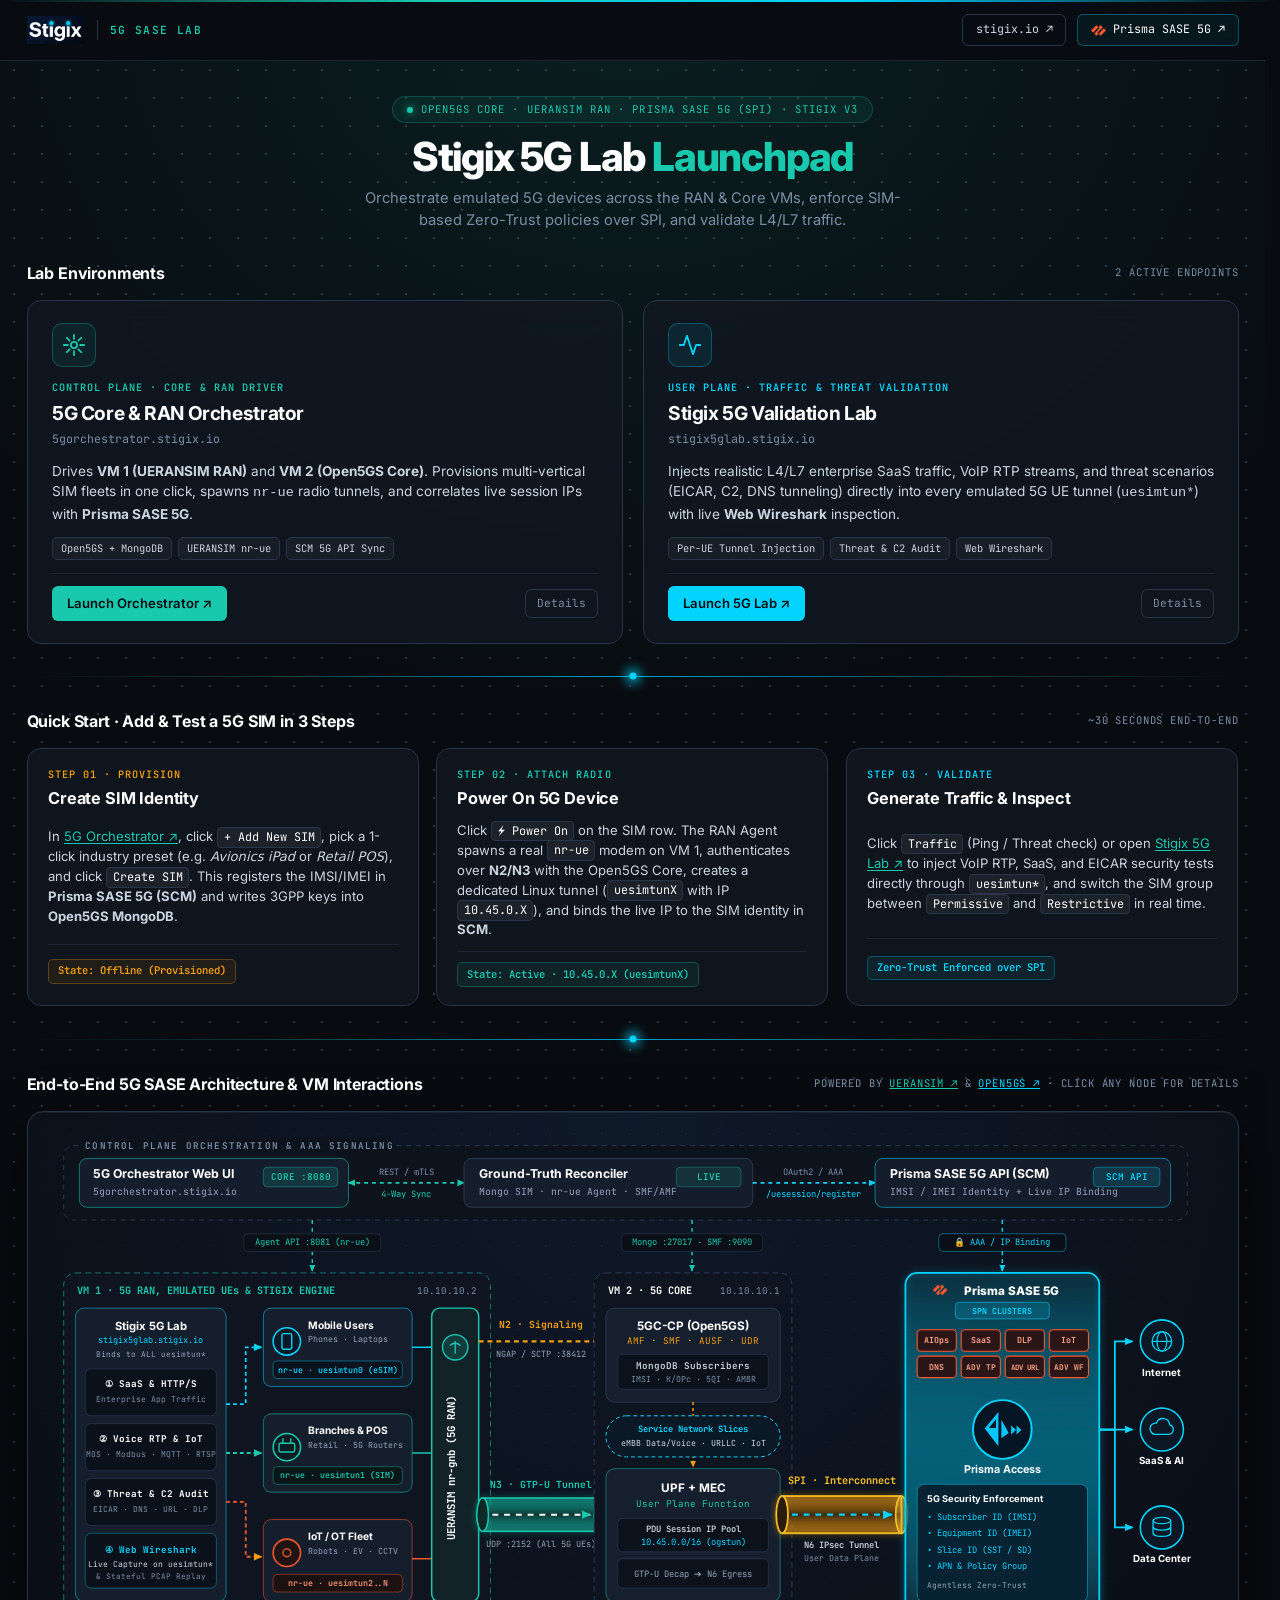
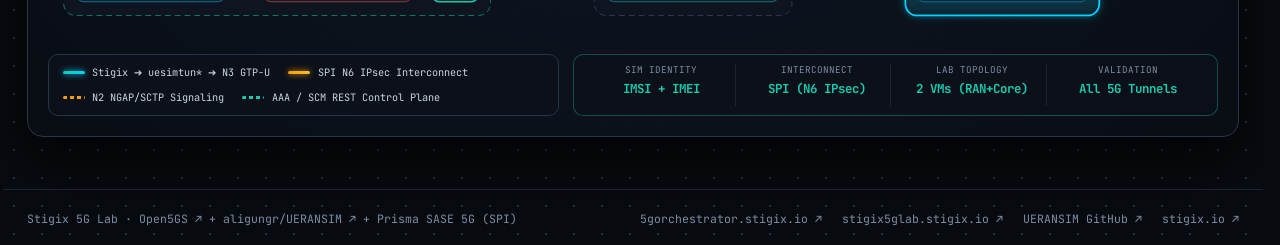
==== commit df7e5d6a: "feat(ui): remove obsolete auto-attach checkbox and add 3-step quick start guide to launchpad" ====
--- a/launch-page/index.html
+++ b/launch-page/index.html
@@ -128,6 +128,66 @@
         </article>
 
       </div>
+    </section>
+
+    <!-- Glowing Horizontal Divider -->
+    <div class="glow-line" role="separator" aria-hidden="true"></div>
+
+    <!-- ──────────────────────────────────────────────────────
+         1.5 QUICK START TUTORIAL (3-Step SIM Onboarding Flow)
+    ────────────────────────────────────────────────────── -->
+    <section aria-labelledby="sec-quickstart">
+      <div class="sec-head">
+        <h2 class="sec-title" id="sec-quickstart">Quick Start · Add &amp; Test a 5G SIM in 3 Steps</h2>
+        <span class="sec-hint">~30 Seconds End-to-End</span>
+      </div>
+
+      <ol class="qs-grid">
+        <li>
+          <article class="qs-card">
+            <header>
+              <span class="qs-step">Step 01 · Provision</span>
+              <h3 class="qs-title">Create SIM Identity</h3>
+            </header>
+            <p class="qs-desc">
+              In <a href="https://5gorchestrator.stigix.io/" target="_blank" rel="noopener noreferrer">5G Orchestrator ↗</a>, click <code>+ Add New SIM</code>, pick a 1-click industry preset (e.g. <em>Avionics iPad</em> or <em>Retail POS</em>), and click <code>Create SIM</code>. This registers the IMSI/IMEI in <strong>Prisma SASE 5G (SCM)</strong> and writes 3GPP keys into <strong>Open5GS MongoDB</strong>.
+            </p>
+            <footer>
+              <span class="qs-badge">State: Offline (Provisioned)</span>
+            </footer>
+          </article>
+        </li>
+
+        <li>
+          <article class="qs-card qs-card--teal">
+            <header>
+              <span class="qs-step">Step 02 · Attach Radio</span>
+              <h3 class="qs-title">Power On 5G Device</h3>
+            </header>
+            <p class="qs-desc">
+              Click <code>⚡ Power On</code> on the SIM row. The RAN Agent spawns a real <code>nr-ue</code> modem on VM 1, authenticates over <strong>N2/N3</strong> with the Open5GS Core, creates a dedicated Linux tunnel (<code>uesimtunX</code> with IP <code>10.45.0.X</code>), and binds the live IP to the SIM identity in <strong>SCM</strong>.
+            </p>
+            <footer>
+              <span class="qs-badge qs-badge--teal">State: Active · 10.45.0.X (uesimtunX)</span>
+            </footer>
+          </article>
+        </li>
+
+        <li>
+          <article class="qs-card qs-card--cyan">
+            <header>
+              <span class="qs-step">Step 03 · Validate</span>
+              <h3 class="qs-title">Generate Traffic &amp; Inspect</h3>
+            </header>
+            <p class="qs-desc">
+              Click <code>Traffic</code> (Ping / Threat check) or open <a href="https://stigix5glab.stigix.io/" target="_blank" rel="noopener noreferrer">Stigix 5G Lab ↗</a> to inject VoIP RTP, SaaS, and EICAR security tests directly through <code>uesimtun*</code>, and switch the SIM group between <code>Permissive</code> and <code>Restrictive</code> in real time.
+            </p>
+            <footer>
+              <span class="qs-badge qs-badge--cyan">Zero-Trust Enforced over SPI</span>
+            </footer>
+          </article>
+        </li>
+      </ol>
     </section>
 
     <!-- Glowing Horizontal Divider -->
--- a/launch-page/style.css
+++ b/launch-page/style.css
@@ -484,6 +484,136 @@
 }
 
 /* ─────────────────────────────────────────────
+   QUICK START 3-STEP TUTORIAL CARDS
+───────────────────────────────────────────── */
+.qs-grid {
+  list-style: none;
+  display: grid;
+  grid-template-columns: repeat(auto-fit, minmax(290px, 1fr));
+  grid-template-rows: auto 1fr auto;
+  gap: 1.1rem;
+}
+
+.qs-grid > li {
+  grid-row: span 3;
+  display: grid;
+  grid-template-rows: auto 1fr auto;
+  grid-template-rows: subgrid;
+}
+
+.qs-card {
+  container: qscard / inline-size;
+  grid-row: span 3;
+  display: grid;
+  grid-template-rows: auto 1fr auto;
+  grid-template-rows: subgrid;
+  row-gap: 0.65rem;
+  background: var(--bg-card);
+  border: 1px solid var(--stroke-hi);
+  border-radius: var(--rl);
+  padding: 1.15rem 1.25rem;
+  backdrop-filter: blur(12px);
+  transition: border-color 0.2s var(--ease), transform 0.2s var(--ease);
+}
+
+.qs-card:hover {
+  transform: translateY(-2px);
+  border-color: var(--amber);
+}
+
+.qs-card--teal:hover {
+  border-color: var(--teal);
+}
+
+.qs-card--cyan:hover {
+  border-color: var(--cyan);
+}
+
+.qs-card > header {
+  display: flex;
+  flex-direction: column;
+  gap: 0.2rem;
+}
+
+.qs-step {
+  font-family: var(--mono);
+  font-size: 0.64rem;
+  font-weight: 600;
+  letter-spacing: 0.1em;
+  text-transform: uppercase;
+  color: var(--amber);
+}
+
+.qs-card--teal .qs-step {
+  color: var(--teal);
+}
+
+.qs-card--cyan .qs-step {
+  color: var(--cyan);
+}
+
+.qs-title {
+  font-size: 1.02rem;
+  font-weight: 700;
+  letter-spacing: -0.01em;
+  color: var(--white);
+}
+
+.qs-desc {
+  font-size: 0.82rem;
+  color: var(--mid);
+  line-height: 1.52;
+}
+
+.qs-desc a {
+  color: var(--teal);
+  text-decoration: underline;
+  text-underline-offset: 2px;
+}
+
+.qs-desc code {
+  font-family: var(--mono);
+  font-size: 0.74rem;
+  color: var(--white);
+  background: rgba(255, 255, 255, 0.06);
+  border: 1px solid var(--stroke-hi);
+  padding-block: 0.08rem;
+  padding-inline: 0.35rem;
+  border-radius: 4px;
+}
+
+.qs-card > footer {
+  padding-block-start: 0.65rem;
+  border-block-start: 1px solid var(--stroke);
+  display: flex;
+  align-items: safe center;
+}
+
+.qs-badge {
+  font-family: var(--mono);
+  font-size: 0.66rem;
+  font-weight: 600;
+  color: var(--amber);
+  background: rgba(245, 158, 11, 0.08);
+  border: 1px solid rgba(245, 158, 11, 0.28);
+  padding-block: 0.22rem;
+  padding-inline: 0.55rem;
+  border-radius: 5px;
+}
+
+.qs-badge--teal {
+  color: var(--teal);
+  background: var(--teal-bg);
+  border-color: rgba(24, 201, 174, 0.28);
+}
+
+.qs-badge--cyan {
+  color: var(--cyan);
+  background: rgba(0, 212, 255, 0.08);
+  border-color: rgba(0, 212, 255, 0.28);
+}
+
+/* ─────────────────────────────────────────────
    GLOWING HORIZONTAL DIVIDER
 ───────────────────────────────────────────── */
 .glow-line {
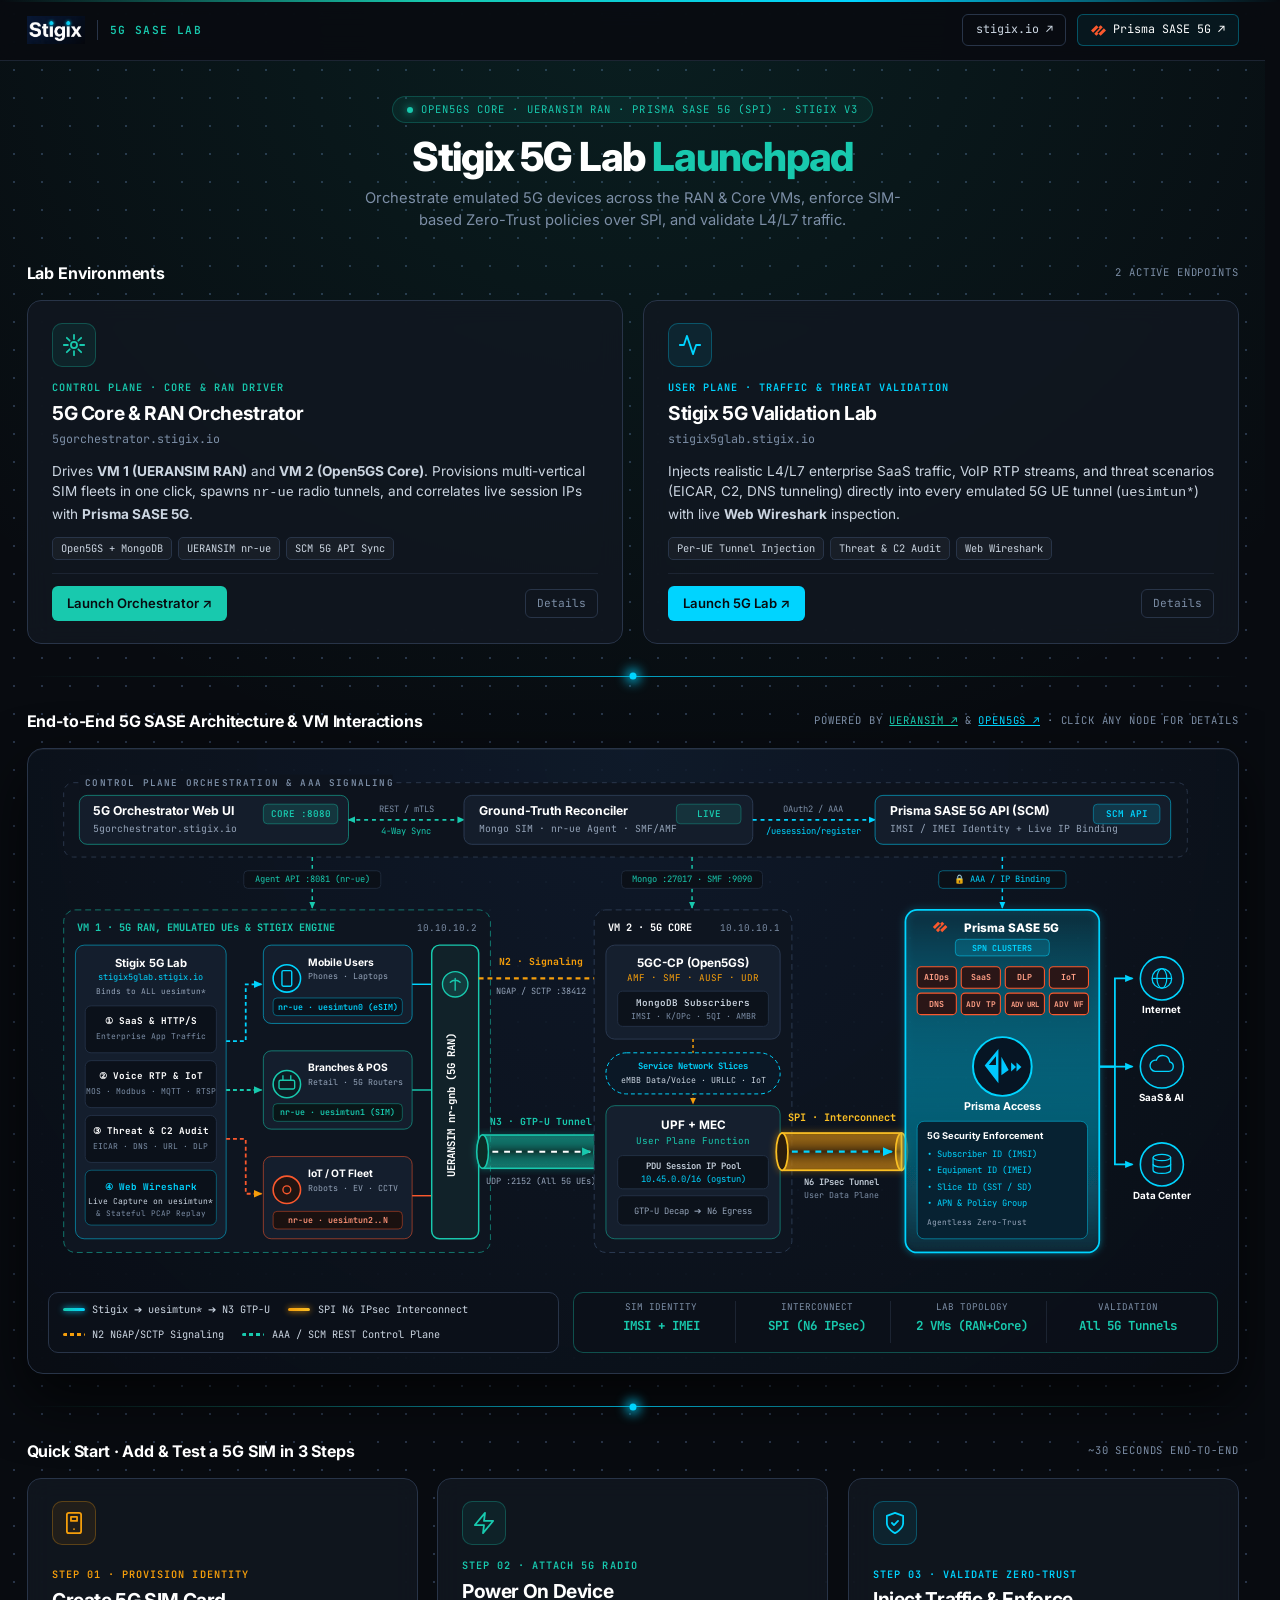
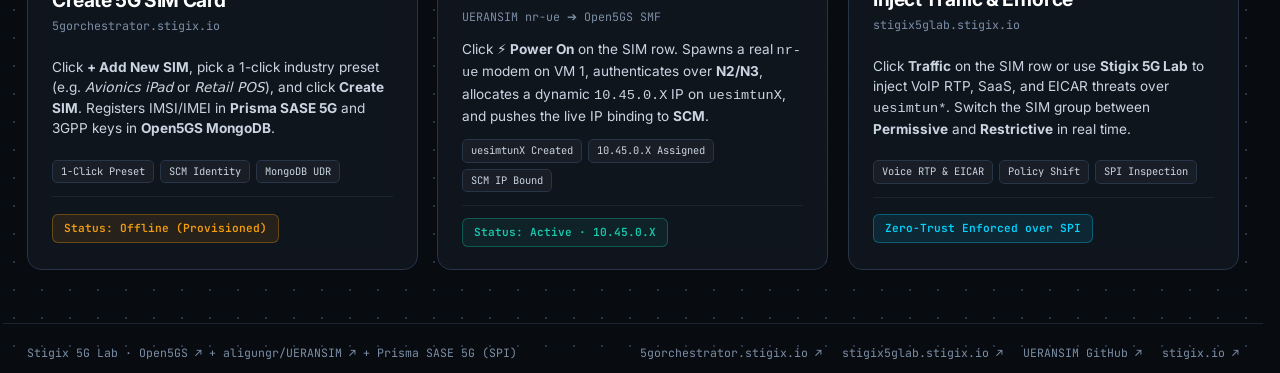
==== commit 01319f01: "style(launchpad): move quick-start below architecture diagram and use launch-card design with cache " ====
--- a/launch-page/index.html
+++ b/launch-page/index.html
@@ -6,7 +6,7 @@
   <title>Stigix 5G Lab — Launchpad</title>
   <meta name="description" content="Launchpad for the Stigix 5G Lab: Open5GS Packet Core, UERANSIM RAN, Palo Alto Networks Prisma SASE 5G (SPI), and Stigix L4/L7 Traffic Validation.">
   <link rel="icon" type="image/png" href="assets/stigix-favicon.png">
-  <link rel="stylesheet" href="style.css">
+  <link rel="stylesheet" href="style.css?v=2">
 </head>
 <body>
 
@@ -128,66 +128,6 @@
         </article>
 
       </div>
-    </section>
-
-    <!-- Glowing Horizontal Divider -->
-    <div class="glow-line" role="separator" aria-hidden="true"></div>
-
-    <!-- ──────────────────────────────────────────────────────
-         1.5 QUICK START TUTORIAL (3-Step SIM Onboarding Flow)
-    ────────────────────────────────────────────────────── -->
-    <section aria-labelledby="sec-quickstart">
-      <div class="sec-head">
-        <h2 class="sec-title" id="sec-quickstart">Quick Start · Add &amp; Test a 5G SIM in 3 Steps</h2>
-        <span class="sec-hint">~30 Seconds End-to-End</span>
-      </div>
-
-      <ol class="qs-grid">
-        <li>
-          <article class="qs-card">
-            <header>
-              <span class="qs-step">Step 01 · Provision</span>
-              <h3 class="qs-title">Create SIM Identity</h3>
-            </header>
-            <p class="qs-desc">
-              In <a href="https://5gorchestrator.stigix.io/" target="_blank" rel="noopener noreferrer">5G Orchestrator ↗</a>, click <code>+ Add New SIM</code>, pick a 1-click industry preset (e.g. <em>Avionics iPad</em> or <em>Retail POS</em>), and click <code>Create SIM</code>. This registers the IMSI/IMEI in <strong>Prisma SASE 5G (SCM)</strong> and writes 3GPP keys into <strong>Open5GS MongoDB</strong>.
-            </p>
-            <footer>
-              <span class="qs-badge">State: Offline (Provisioned)</span>
-            </footer>
-          </article>
-        </li>
-
-        <li>
-          <article class="qs-card qs-card--teal">
-            <header>
-              <span class="qs-step">Step 02 · Attach Radio</span>
-              <h3 class="qs-title">Power On 5G Device</h3>
-            </header>
-            <p class="qs-desc">
-              Click <code>⚡ Power On</code> on the SIM row. The RAN Agent spawns a real <code>nr-ue</code> modem on VM 1, authenticates over <strong>N2/N3</strong> with the Open5GS Core, creates a dedicated Linux tunnel (<code>uesimtunX</code> with IP <code>10.45.0.X</code>), and binds the live IP to the SIM identity in <strong>SCM</strong>.
-            </p>
-            <footer>
-              <span class="qs-badge qs-badge--teal">State: Active · 10.45.0.X (uesimtunX)</span>
-            </footer>
-          </article>
-        </li>
-
-        <li>
-          <article class="qs-card qs-card--cyan">
-            <header>
-              <span class="qs-step">Step 03 · Validate</span>
-              <h3 class="qs-title">Generate Traffic &amp; Inspect</h3>
-            </header>
-            <p class="qs-desc">
-              Click <code>Traffic</code> (Ping / Threat check) or open <a href="https://stigix5glab.stigix.io/" target="_blank" rel="noopener noreferrer">Stigix 5G Lab ↗</a> to inject VoIP RTP, SaaS, and EICAR security tests directly through <code>uesimtun*</code>, and switch the SIM group between <code>Permissive</code> and <code>Restrictive</code> in real time.
-            </p>
-            <footer>
-              <span class="qs-badge qs-badge--cyan">Zero-Trust Enforced over SPI</span>
-            </footer>
-          </article>
-        </li>
-      </ol>
     </section>
 
     <!-- Glowing Horizontal Divider -->
@@ -611,6 +551,108 @@
       </div>
     </section>
 
+    <!-- Glowing Horizontal Divider -->
+    <div class="glow-line" role="separator" aria-hidden="true"></div>
+
+    <!-- ──────────────────────────────────────────────────────
+         3. QUICK START TUTORIAL (3 Sleek Cards Below Architecture)
+    ────────────────────────────────────────────────────── -->
+    <section aria-labelledby="sec-quickstart">
+      <div class="sec-head">
+        <h2 class="sec-title" id="sec-quickstart">Quick Start · Add &amp; Test a 5G SIM in 3 Steps</h2>
+        <span class="sec-hint">~30 Seconds End-to-End</span>
+      </div>
+
+      <div class="qs-grid">
+        <!-- STEP 1 -->
+        <article class="launch-card launch-card--amber">
+          <svg viewBox="0 0 24 24" fill="none" stroke="currentColor" stroke-width="1.75" stroke-linecap="round" stroke-linejoin="round" aria-hidden="true">
+            <rect x="5" y="2" width="14" height="20" rx="2" ry="2"/>
+            <line x1="12" y1="18" x2="12.01" y2="18"/>
+            <path d="M9 6h6v4H9z"/>
+          </svg>
+
+          <header>
+            <span class="launch-card__role">Step 01 · Provision Identity</span>
+            <h3 class="launch-card__title">Create 5G SIM Card</h3>
+            <span class="launch-card__domain">5gorchestrator.stigix.io</span>
+          </header>
+
+          <div class="launch-card__body">
+            <p class="launch-card__desc">
+              Click <strong>+ Add New SIM</strong>, pick a 1-click industry preset (e.g. <em>Avionics iPad</em> or <em>Retail POS</em>), and click <strong>Create SIM</strong>. Registers IMSI/IMEI in <strong>Prisma SASE 5G</strong> and 3GPP keys in <strong>Open5GS MongoDB</strong>.
+            </p>
+            <div class="chip-row">
+              <span class="chip">1-Click Preset</span>
+              <span class="chip">SCM Identity</span>
+              <span class="chip">MongoDB UDR</span>
+            </div>
+          </div>
+
+          <footer>
+            <span class="qs-badge">Status: Offline (Provisioned)</span>
+          </footer>
+        </article>
+
+        <!-- STEP 2 -->
+        <article class="launch-card">
+          <svg viewBox="0 0 24 24" fill="none" stroke="currentColor" stroke-width="1.75" stroke-linecap="round" stroke-linejoin="round" aria-hidden="true">
+            <polygon points="13 2 3 14 12 14 11 22 21 10 12 10 13 2"/>
+          </svg>
+
+          <header>
+            <span class="launch-card__role">Step 02 · Attach 5G Radio</span>
+            <h3 class="launch-card__title">Power On Device</h3>
+            <span class="launch-card__domain">UERANSIM nr-ue ➔ Open5GS SMF</span>
+          </header>
+
+          <div class="launch-card__body">
+            <p class="launch-card__desc">
+              Click <strong>⚡ Power On</strong> on the SIM row. Spawns a real <code>nr-ue</code> modem on VM 1, authenticates over <strong>N2/N3</strong>, allocates a dynamic <code>10.45.0.X</code> IP on <code>uesimtunX</code>, and pushes the live IP binding to <strong>SCM</strong>.
+            </p>
+            <div class="chip-row">
+              <span class="chip">uesimtunX Created</span>
+              <span class="chip">10.45.0.X Assigned</span>
+              <span class="chip">SCM IP Bound</span>
+            </div>
+          </div>
+
+          <footer>
+            <span class="qs-badge qs-badge--teal">Status: Active · 10.45.0.X</span>
+          </footer>
+        </article>
+
+        <!-- STEP 3 -->
+        <article class="launch-card launch-card--cyan">
+          <svg viewBox="0 0 24 24" fill="none" stroke="currentColor" stroke-width="1.75" stroke-linecap="round" stroke-linejoin="round" aria-hidden="true">
+            <path d="M12 22s8-4 8-10V5l-8-3-8 3v7c0 6 8 10 8 10z"/>
+            <path d="m9 12 2 2 4-4"/>
+          </svg>
+
+          <header>
+            <span class="launch-card__role">Step 03 · Validate Zero-Trust</span>
+            <h3 class="launch-card__title">Inject Traffic &amp; Enforce</h3>
+            <span class="launch-card__domain">stigix5glab.stigix.io</span>
+          </header>
+
+          <div class="launch-card__body">
+            <p class="launch-card__desc">
+              Click <strong>Traffic</strong> on the SIM row or use <strong>Stigix 5G Lab</strong> to inject VoIP RTP, SaaS, and EICAR threats over <code>uesimtun*</code>. Switch the SIM group between <strong>Permissive</strong> and <strong>Restrictive</strong> in real time.
+            </p>
+            <div class="chip-row">
+              <span class="chip">Voice RTP &amp; EICAR</span>
+              <span class="chip">Policy Shift</span>
+              <span class="chip">SPI Inspection</span>
+            </div>
+          </div>
+
+          <footer>
+            <span class="qs-badge qs-badge--cyan">Zero-Trust Enforced over SPI</span>
+          </footer>
+        </article>
+      </div>
+    </section>
+
   </main>
 
   <!-- Minimal Footer -->
--- a/launch-page/style.css
+++ b/launch-page/style.css
@@ -487,130 +487,57 @@
    QUICK START 3-STEP TUTORIAL CARDS
 ───────────────────────────────────────────── */
 .qs-grid {
-  list-style: none;
   display: grid;
-  grid-template-columns: repeat(auto-fit, minmax(290px, 1fr));
-  grid-template-rows: auto 1fr auto;
-  gap: 1.1rem;
-}
-
-.qs-grid > li {
-  grid-row: span 3;
-  display: grid;
-  grid-template-rows: auto 1fr auto;
-  grid-template-rows: subgrid;
-}
-
-.qs-card {
-  container: qscard / inline-size;
-  grid-row: span 3;
-  display: grid;
-  grid-template-rows: auto 1fr auto;
-  grid-template-rows: subgrid;
-  row-gap: 0.65rem;
-  background: var(--bg-card);
-  border: 1px solid var(--stroke-hi);
-  border-radius: var(--rl);
-  padding: 1.15rem 1.25rem;
-  backdrop-filter: blur(12px);
-  transition: border-color 0.2s var(--ease), transform 0.2s var(--ease);
-}
-
-.qs-card:hover {
-  transform: translateY(-2px);
+  grid-template-columns: repeat(auto-fit, minmax(310px, 1fr));
+  grid-template-rows: auto auto 1fr auto;
+  gap: 1.25rem;
+}
+
+@media (max-width: 480px) {
+  .qs-grid {
+    grid-template-columns: 1fr;
+  }
+}
+
+.launch-card--amber:hover {
   border-color: var(--amber);
-}
-
-.qs-card--teal:hover {
-  border-color: var(--teal);
-}
-
-.qs-card--cyan:hover {
-  border-color: var(--cyan);
-}
-
-.qs-card > header {
-  display: flex;
-  flex-direction: column;
-  gap: 0.2rem;
-}
-
-.qs-step {
-  font-family: var(--mono);
-  font-size: 0.64rem;
-  font-weight: 600;
-  letter-spacing: 0.1em;
-  text-transform: uppercase;
+  box-shadow:
+    0 18px 40px rgba(0, 0, 0, 0.55),
+    0 0 26px rgba(245, 158, 11, 0.18);
+}
+
+.launch-card--amber > svg {
+  background: rgba(245, 158, 11, 0.08);
+  border-color: rgba(245, 158, 11, 0.28);
   color: var(--amber);
 }
 
-.qs-card--teal .qs-step {
-  color: var(--teal);
-}
-
-.qs-card--cyan .qs-step {
-  color: var(--cyan);
-}
-
-.qs-title {
-  font-size: 1.02rem;
-  font-weight: 700;
-  letter-spacing: -0.01em;
-  color: var(--white);
-}
-
-.qs-desc {
-  font-size: 0.82rem;
-  color: var(--mid);
-  line-height: 1.52;
-}
-
-.qs-desc a {
-  color: var(--teal);
-  text-decoration: underline;
-  text-underline-offset: 2px;
-}
-
-.qs-desc code {
-  font-family: var(--mono);
-  font-size: 0.74rem;
-  color: var(--white);
-  background: rgba(255, 255, 255, 0.06);
-  border: 1px solid var(--stroke-hi);
-  padding-block: 0.08rem;
-  padding-inline: 0.35rem;
-  border-radius: 4px;
-}
-
-.qs-card > footer {
-  padding-block-start: 0.65rem;
-  border-block-start: 1px solid var(--stroke);
-  display: flex;
-  align-items: safe center;
+.launch-card--amber .launch-card__role {
+  color: var(--amber);
 }
 
 .qs-badge {
   font-family: var(--mono);
-  font-size: 0.66rem;
+  font-size: 0.7rem;
   font-weight: 600;
   color: var(--amber);
-  background: rgba(245, 158, 11, 0.08);
-  border: 1px solid rgba(245, 158, 11, 0.28);
-  padding-block: 0.22rem;
-  padding-inline: 0.55rem;
-  border-radius: 5px;
+  background: rgba(245, 158, 11, 0.1);
+  border: 1px solid rgba(245, 158, 11, 0.32);
+  padding-block: 0.32rem;
+  padding-inline: 0.7rem;
+  border-radius: 6px;
 }
 
 .qs-badge--teal {
   color: var(--teal);
   background: var(--teal-bg);
-  border-color: rgba(24, 201, 174, 0.28);
+  border-color: rgba(24, 201, 174, 0.32);
 }
 
 .qs-badge--cyan {
   color: var(--cyan);
-  background: rgba(0, 212, 255, 0.08);
-  border-color: rgba(0, 212, 255, 0.28);
+  background: rgba(0, 212, 255, 0.1);
+  border-color: rgba(0, 212, 255, 0.32);
 }
 
 /* ─────────────────────────────────────────────
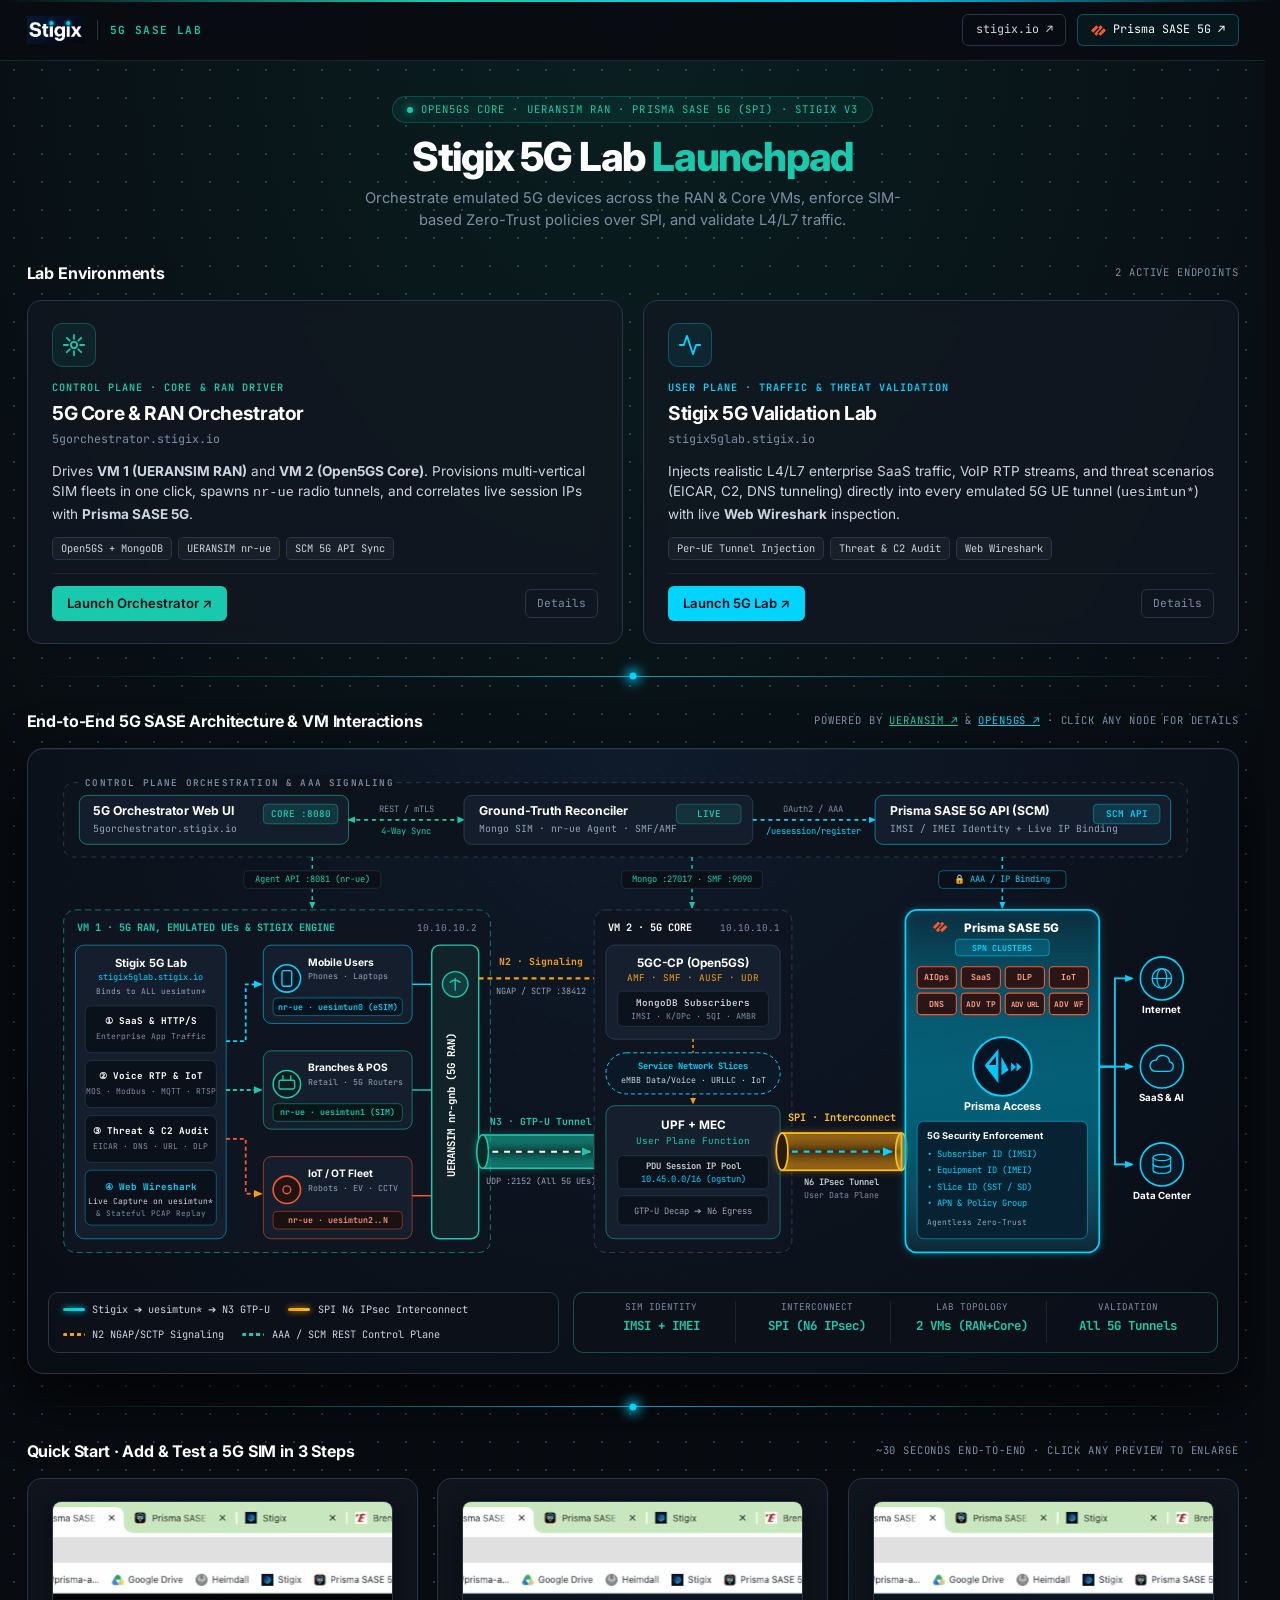
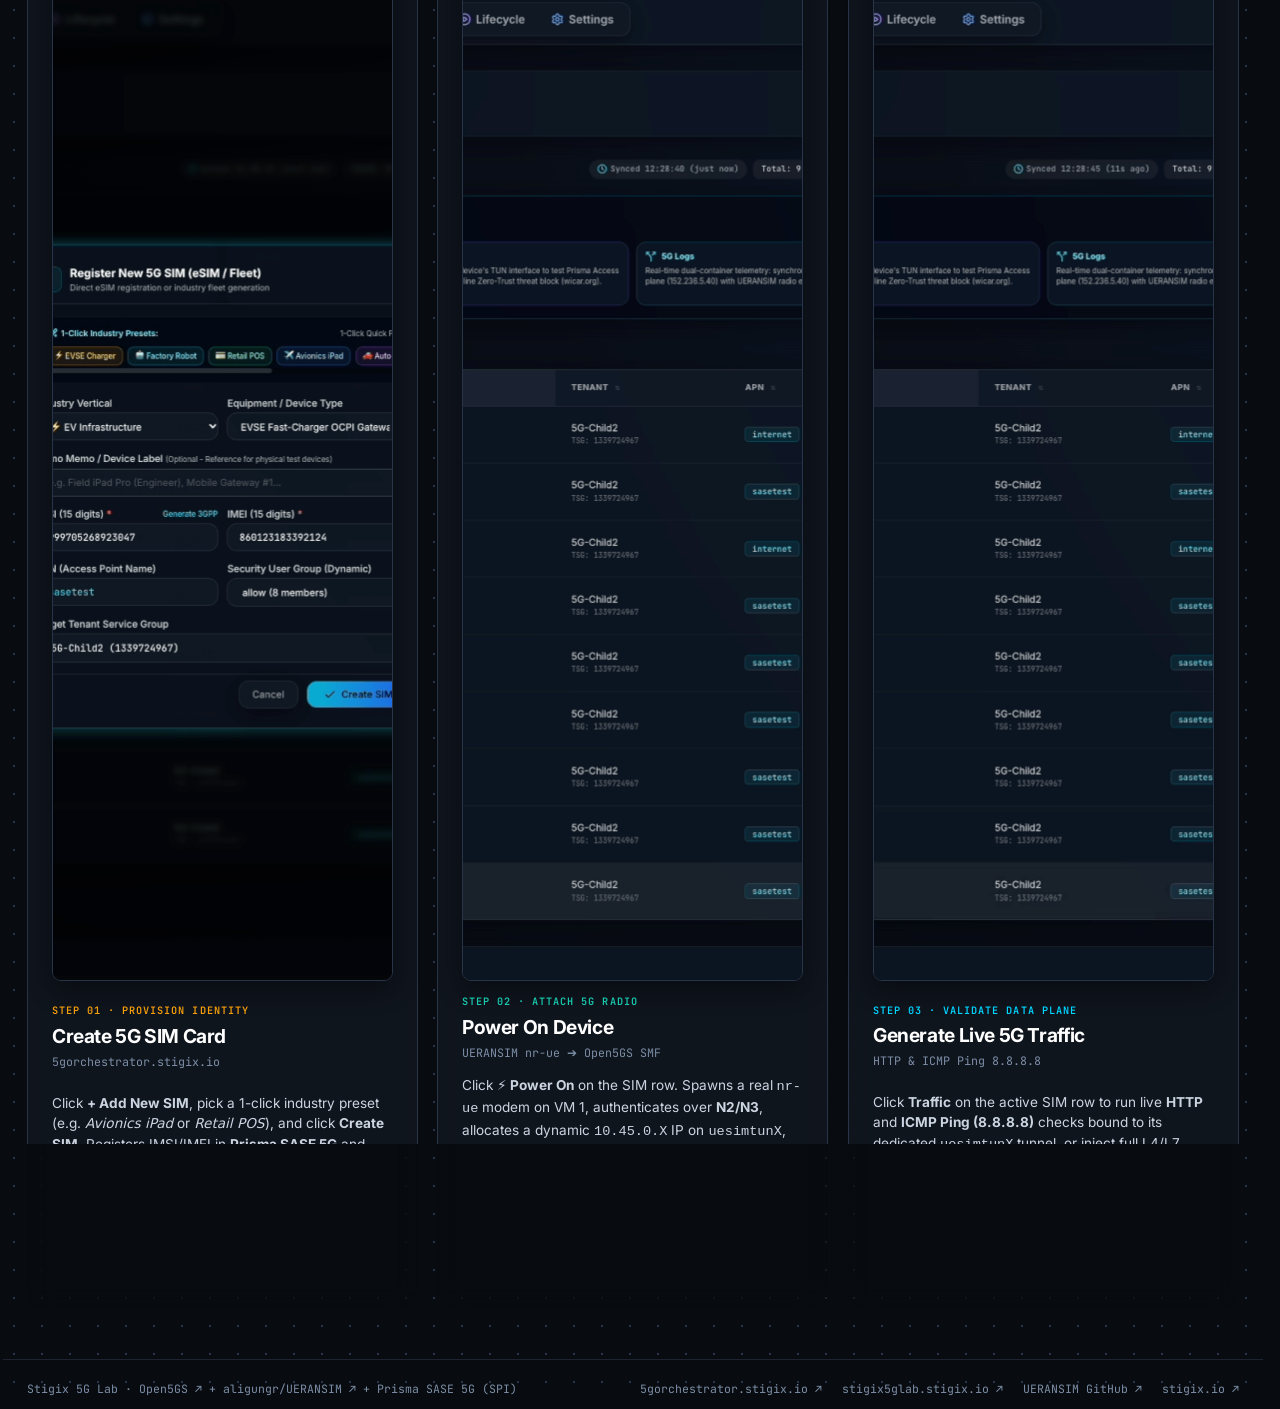
==== commit ba951fed: "feat(launchpad): embed 3 animated GIF walkthroughs with HD lightbox modals in Quick Start cards" ====
--- a/launch-page/index.html
+++ b/launch-page/index.html
@@ -6,7 +6,7 @@
   <title>Stigix 5G Lab — Launchpad</title>
   <meta name="description" content="Launchpad for the Stigix 5G Lab: Open5GS Packet Core, UERANSIM RAN, Palo Alto Networks Prisma SASE 5G (SPI), and Stigix L4/L7 Traffic Validation.">
   <link rel="icon" type="image/png" href="assets/stigix-favicon.png">
-  <link rel="stylesheet" href="style.css?v=2">
+  <link rel="stylesheet" href="style.css?v=3">
 </head>
 <body>
 
@@ -560,17 +560,20 @@
     <section aria-labelledby="sec-quickstart">
       <div class="sec-head">
         <h2 class="sec-title" id="sec-quickstart">Quick Start · Add &amp; Test a 5G SIM in 3 Steps</h2>
-        <span class="sec-hint">~30 Seconds End-to-End</span>
+        <span class="sec-hint">~30 Seconds End-to-End · Click any preview to enlarge</span>
       </div>
 
       <div class="qs-grid">
         <!-- STEP 1 -->
-        <article class="launch-card launch-card--amber">
-          <svg viewBox="0 0 24 24" fill="none" stroke="currentColor" stroke-width="1.75" stroke-linecap="round" stroke-linejoin="round" aria-hidden="true">
-            <rect x="5" y="2" width="14" height="20" rx="2" ry="2"/>
-            <line x1="12" y1="18" x2="12.01" y2="18"/>
-            <path d="M9 6h6v4H9z"/>
-          </svg>
+        <article class="launch-card launch-card--amber" data-dialog-target="modal-qs-step1">
+          <img
+            src="assets/step1-add-sim.gif"
+            alt="Animated walkthrough of registering a new 5G SIM card in 5G Orchestrator"
+            width="1920"
+            height="1080"
+            loading="lazy"
+            class="qs-media"
+          >
 
           <header>
             <span class="launch-card__role">Step 01 · Provision Identity</span>
@@ -591,14 +594,20 @@
 
           <footer>
             <span class="qs-badge">Status: Offline (Provisioned)</span>
+            <button type="button" class="btn-info" data-dialog-target="modal-qs-step1">Expand ⤢</button>
           </footer>
         </article>
 
         <!-- STEP 2 -->
-        <article class="launch-card">
-          <svg viewBox="0 0 24 24" fill="none" stroke="currentColor" stroke-width="1.75" stroke-linecap="round" stroke-linejoin="round" aria-hidden="true">
-            <polygon points="13 2 3 14 12 14 11 22 21 10 12 10 13 2"/>
-          </svg>
+        <article class="launch-card" data-dialog-target="modal-qs-step2">
+          <img
+            src="assets/step2-power-on.gif"
+            alt="Animated walkthrough of powering on a 5G SIM device and attaching to Open5GS radio"
+            width="1920"
+            height="1080"
+            loading="lazy"
+            class="qs-media"
+          >
 
           <header>
             <span class="launch-card__role">Step 02 · Attach 5G Radio</span>
@@ -619,35 +628,41 @@
 
           <footer>
             <span class="qs-badge qs-badge--teal">Status: Active · 10.45.0.X</span>
+            <button type="button" class="btn-info" data-dialog-target="modal-qs-step2">Expand ⤢</button>
           </footer>
         </article>
 
         <!-- STEP 3 -->
-        <article class="launch-card launch-card--cyan">
-          <svg viewBox="0 0 24 24" fill="none" stroke="currentColor" stroke-width="1.75" stroke-linecap="round" stroke-linejoin="round" aria-hidden="true">
-            <path d="M12 22s8-4 8-10V5l-8-3-8 3v7c0 6 8 10 8 10z"/>
-            <path d="m9 12 2 2 4-4"/>
-          </svg>
+        <article class="launch-card launch-card--cyan" data-dialog-target="modal-qs-step3">
+          <img
+            src="assets/step3-traffic.gif"
+            alt="Animated walkthrough of generating HTTP and ICMP ping 8.8.8.8 traffic through the 5G tunnel"
+            width="1920"
+            height="1080"
+            loading="lazy"
+            class="qs-media"
+          >
 
           <header>
-            <span class="launch-card__role">Step 03 · Validate Zero-Trust</span>
-            <h3 class="launch-card__title">Inject Traffic &amp; Enforce</h3>
-            <span class="launch-card__domain">stigix5glab.stigix.io</span>
+            <span class="launch-card__role">Step 03 · Validate Data Plane</span>
+            <h3 class="launch-card__title">Generate Live 5G Traffic</h3>
+            <span class="launch-card__domain">HTTP &amp; ICMP Ping 8.8.8.8</span>
           </header>
 
           <div class="launch-card__body">
             <p class="launch-card__desc">
-              Click <strong>Traffic</strong> on the SIM row or use <strong>Stigix 5G Lab</strong> to inject VoIP RTP, SaaS, and EICAR threats over <code>uesimtun*</code>. Switch the SIM group between <strong>Permissive</strong> and <strong>Restrictive</strong> in real time.
+              Click <strong>Traffic</strong> on the active SIM row to run live <strong>HTTP</strong> and <strong>ICMP Ping (8.8.8.8)</strong> checks bound to its dedicated <code>uesimtunX</code> tunnel, or inject full L4/L7 scenarios from <strong>Stigix 5G Lab</strong>.
             </p>
             <div class="chip-row">
-              <span class="chip">Voice RTP &amp; EICAR</span>
-              <span class="chip">Policy Shift</span>
+              <span class="chip">HTTP Web Check</span>
+              <span class="chip">ICMP Ping 8.8.8.8</span>
               <span class="chip">SPI Inspection</span>
             </div>
           </div>
 
           <footer>
             <span class="qs-badge qs-badge--cyan">Zero-Trust Enforced over SPI</span>
+            <button type="button" class="btn-info" data-dialog-target="modal-qs-step3">Expand ⤢</button>
           </footer>
         </article>
       </div>
@@ -815,6 +830,57 @@
     </div>
   </dialog>
 
+  <!-- Lightbox Modal: Step 1 (Add SIM) -->
+  <dialog id="modal-qs-step1" class="modal modal--video" closedby="any" aria-labelledby="title-qs-step1">
+    <div class="modal__inner">
+      <div class="modal__head">
+        <div>
+          <div class="modal__tag" style="color:var(--amber);">STEP 01 · PROVISION IDENTITY</div>
+          <h2 class="modal__title" id="title-qs-step1">Create 5G SIM Card in Orchestrator</h2>
+        </div>
+        <form method="dialog"><button type="submit" class="modal__close" autofocus>ESC</button></form>
+      </div>
+      <img src="assets/step1-add-sim.gif" alt="Step 1: Registering a new 5G SIM card" width="1920" height="1080" class="modal__video-img">
+      <p class="modal__lead">
+        Click <strong>+ Add New SIM</strong>, select a 1-click industry preset (e.g. <em>Avionics iPad</em> or <em>Retail POS</em>), and click <strong>Create SIM</strong> to provision the subscriber in <strong>Prisma SASE 5G (SCM)</strong> and <strong>Open5GS MongoDB</strong>.
+      </p>
+    </div>
+  </dialog>
+
+  <!-- Lightbox Modal: Step 2 (Power On SIM) -->
+  <dialog id="modal-qs-step2" class="modal modal--video" closedby="any" aria-labelledby="title-qs-step2">
+    <div class="modal__inner">
+      <div class="modal__head">
+        <div>
+          <div class="modal__tag">STEP 02 · ATTACH 5G RADIO</div>
+          <h2 class="modal__title" id="title-qs-step2">Power On 5G Device &amp; Allocate Dynamic IP</h2>
+        </div>
+        <form method="dialog"><button type="submit" class="modal__close" autofocus>ESC</button></form>
+      </div>
+      <img src="assets/step2-power-on.gif" alt="Step 2: Powering on the 5G SIM and attaching to Open5GS" width="1920" height="1080" class="modal__video-img">
+      <p class="modal__lead">
+        Click <strong>⚡ Power On</strong> on the SIM row to spawn its <code>nr-ue</code> radio process on VM 1, establish the N2/N3 PDU session with the Open5GS Core, bring up its dedicated <code>uesimtunX</code> interface (<code>10.45.0.X</code>), and bind the live IP in <strong>SCM</strong>.
+      </p>
+    </div>
+  </dialog>
+
+  <!-- Lightbox Modal: Step 3 (Generate Traffic) -->
+  <dialog id="modal-qs-step3" class="modal modal--video" closedby="any" aria-labelledby="title-qs-step3">
+    <div class="modal__inner">
+      <div class="modal__head">
+        <div>
+          <div class="modal__tag" style="color:var(--cyan);">STEP 03 · VALIDATE DATA PLANE</div>
+          <h2 class="modal__title" id="title-qs-step3">Generate Live 5G Traffic (HTTP &amp; Ping 8.8.8.8)</h2>
+        </div>
+        <form method="dialog"><button type="submit" class="modal__close" autofocus>ESC</button></form>
+      </div>
+      <img src="assets/step3-traffic.gif" alt="Step 3: Generating HTTP and ICMP ping 8.8.8.8 traffic over the 5G tunnel" width="1920" height="1080" class="modal__video-img">
+      <p class="modal__lead">
+        Click <strong>Traffic</strong> on the active SIM row to inject live <strong>HTTP</strong> and <strong>ICMP Ping (8.8.8.8)</strong> packets directly through its <code>uesimtunX</code> interface over the 5G GTP-U &amp; Prisma SASE SPI tunnels.
+      </p>
+    </div>
+  </dialog>
+
   <script src="script.js"></script>
 </body>
 </html>
--- a/launch-page/style.css
+++ b/launch-page/style.css
@@ -516,6 +516,33 @@
   color: var(--amber);
 }
 
+.qs-grid .launch-card {
+  cursor: pointer;
+}
+
+.qs-media {
+  inline-size: 100%;
+  aspect-ratio: 16 / 9;
+  object-fit: cover;
+  border-radius: 9px;
+  border: 1px solid var(--stroke-hi);
+  background: #06090e;
+  box-shadow: 0 8px 24px rgba(0, 0, 0, 0.45);
+  transition: border-color 0.2s var(--ease), transform 0.2s var(--ease);
+}
+
+.launch-card--amber:hover .qs-media {
+  border-color: rgba(245, 158, 11, 0.55);
+}
+
+.launch-card:hover .qs-media {
+  border-color: rgba(24, 201, 174, 0.55);
+}
+
+.launch-card--cyan:hover .qs-media {
+  border-color: rgba(0, 212, 255, 0.55);
+}
+
 .qs-badge {
   font-family: var(--mono);
   font-size: 0.7rem;
@@ -760,6 +787,21 @@
   overflow-y: auto;
 }
 
+dialog.modal--video {
+  inline-size: min(1040px, 94dvw);
+  max-block-size: 90dvh;
+}
+
+.modal__video-img {
+  inline-size: 100%;
+  aspect-ratio: 16 / 9;
+  block-size: auto;
+  border-radius: 10px;
+  border: 1px solid var(--stroke-hi);
+  background: #06090e;
+  box-shadow: 0 14px 36px rgba(0, 0, 0, 0.65);
+}
+
 /* MANDATORY scroll containment rules from modern-web-guidance `dialog` */
 dialog:modal {
   overscroll-behavior: contain;
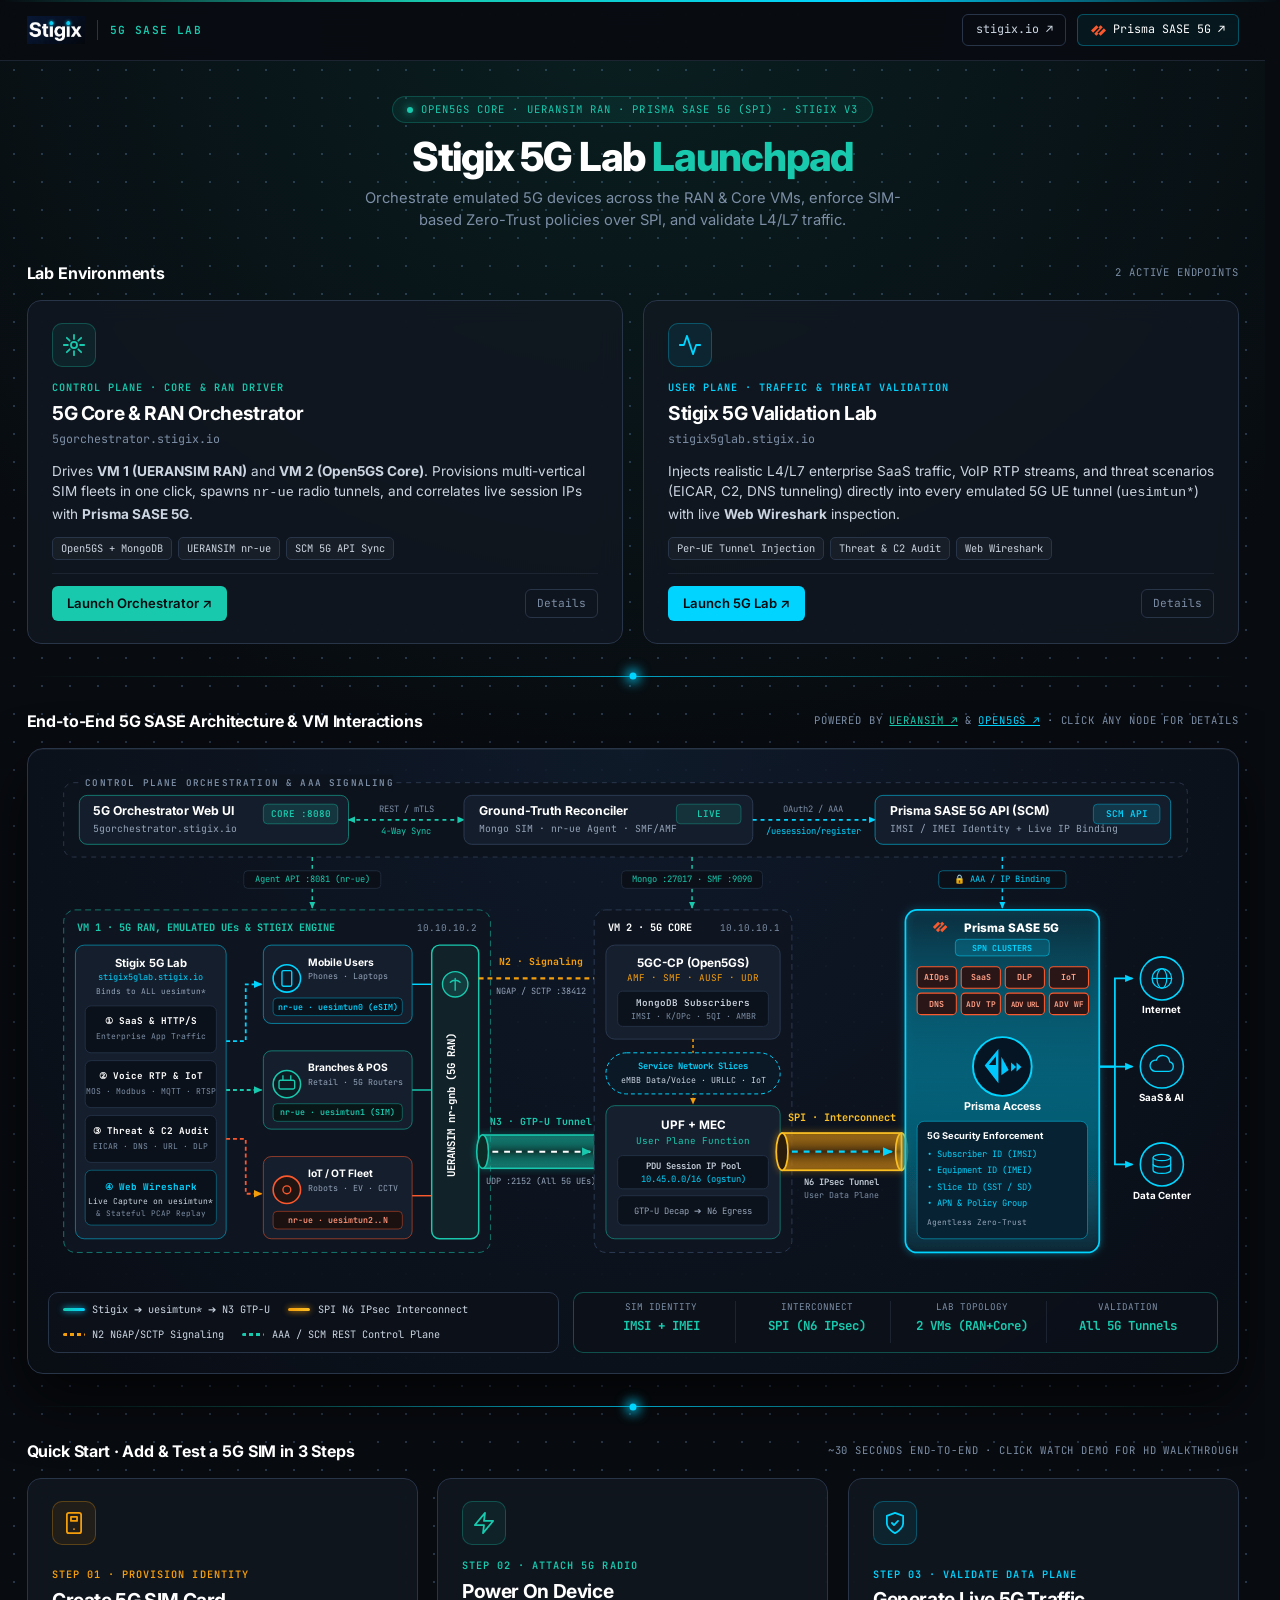
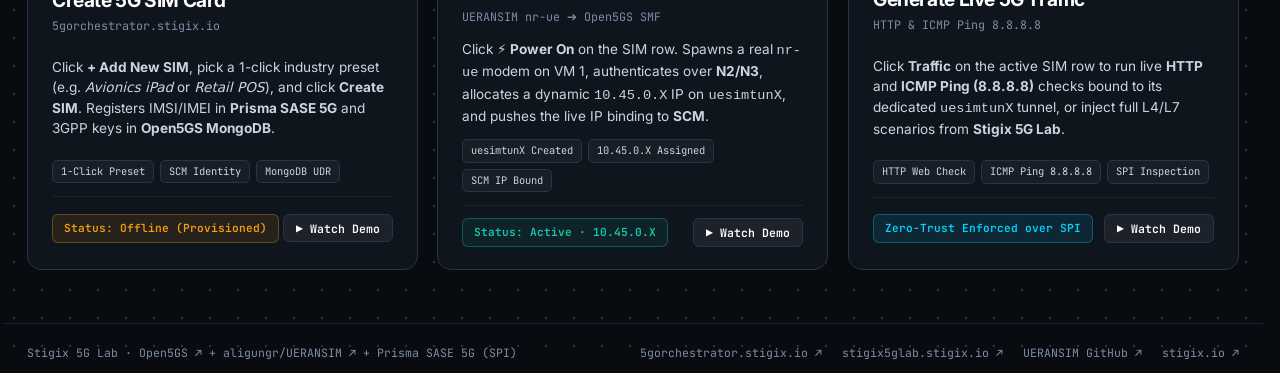
==== commit 0b6a412b: "style(launchpad): restore clean SVG step cards and open 16:9 landscape demo GIFs via Watch Demo moda" ====
--- a/launch-page/index.html
+++ b/launch-page/index.html
@@ -6,7 +6,7 @@
   <title>Stigix 5G Lab — Launchpad</title>
   <meta name="description" content="Launchpad for the Stigix 5G Lab: Open5GS Packet Core, UERANSIM RAN, Palo Alto Networks Prisma SASE 5G (SPI), and Stigix L4/L7 Traffic Validation.">
   <link rel="icon" type="image/png" href="assets/stigix-favicon.png">
-  <link rel="stylesheet" href="style.css?v=3">
+  <link rel="stylesheet" href="style.css?v=4">
 </head>
 <body>
 
@@ -560,20 +560,17 @@
     <section aria-labelledby="sec-quickstart">
       <div class="sec-head">
         <h2 class="sec-title" id="sec-quickstart">Quick Start · Add &amp; Test a 5G SIM in 3 Steps</h2>
-        <span class="sec-hint">~30 Seconds End-to-End · Click any preview to enlarge</span>
+        <span class="sec-hint">~30 Seconds End-to-End · Click Watch Demo for HD Walkthrough</span>
       </div>
 
       <div class="qs-grid">
         <!-- STEP 1 -->
-        <article class="launch-card launch-card--amber" data-dialog-target="modal-qs-step1">
-          <img
-            src="assets/step1-add-sim.gif"
-            alt="Animated walkthrough of registering a new 5G SIM card in 5G Orchestrator"
-            width="1920"
-            height="1080"
-            loading="lazy"
-            class="qs-media"
-          >
+        <article class="launch-card launch-card--amber">
+          <svg viewBox="0 0 24 24" fill="none" stroke="currentColor" stroke-width="1.75" stroke-linecap="round" stroke-linejoin="round" aria-hidden="true">
+            <rect x="5" y="2" width="14" height="20" rx="2" ry="2"/>
+            <line x1="12" y1="18" x2="12.01" y2="18"/>
+            <path d="M9 6h6v4H9z"/>
+          </svg>
 
           <header>
             <span class="launch-card__role">Step 01 · Provision Identity</span>
@@ -594,20 +591,15 @@
 
           <footer>
             <span class="qs-badge">Status: Offline (Provisioned)</span>
-            <button type="button" class="btn-info" data-dialog-target="modal-qs-step1">Expand ⤢</button>
+            <button type="button" class="btn-watch btn-watch--amber" data-dialog-target="modal-qs-step1">▶ Watch Demo</button>
           </footer>
         </article>
 
         <!-- STEP 2 -->
-        <article class="launch-card" data-dialog-target="modal-qs-step2">
-          <img
-            src="assets/step2-power-on.gif"
-            alt="Animated walkthrough of powering on a 5G SIM device and attaching to Open5GS radio"
-            width="1920"
-            height="1080"
-            loading="lazy"
-            class="qs-media"
-          >
+        <article class="launch-card">
+          <svg viewBox="0 0 24 24" fill="none" stroke="currentColor" stroke-width="1.75" stroke-linecap="round" stroke-linejoin="round" aria-hidden="true">
+            <polygon points="13 2 3 14 12 14 11 22 21 10 12 10 13 2"/>
+          </svg>
 
           <header>
             <span class="launch-card__role">Step 02 · Attach 5G Radio</span>
@@ -628,20 +620,16 @@
 
           <footer>
             <span class="qs-badge qs-badge--teal">Status: Active · 10.45.0.X</span>
-            <button type="button" class="btn-info" data-dialog-target="modal-qs-step2">Expand ⤢</button>
+            <button type="button" class="btn-watch btn-watch--teal" data-dialog-target="modal-qs-step2">▶ Watch Demo</button>
           </footer>
         </article>
 
         <!-- STEP 3 -->
-        <article class="launch-card launch-card--cyan" data-dialog-target="modal-qs-step3">
-          <img
-            src="assets/step3-traffic.gif"
-            alt="Animated walkthrough of generating HTTP and ICMP ping 8.8.8.8 traffic through the 5G tunnel"
-            width="1920"
-            height="1080"
-            loading="lazy"
-            class="qs-media"
-          >
+        <article class="launch-card launch-card--cyan">
+          <svg viewBox="0 0 24 24" fill="none" stroke="currentColor" stroke-width="1.75" stroke-linecap="round" stroke-linejoin="round" aria-hidden="true">
+            <path d="M12 22s8-4 8-10V5l-8-3-8 3v7c0 6 8 10 8 10z"/>
+            <path d="m9 12 2 2 4-4"/>
+          </svg>
 
           <header>
             <span class="launch-card__role">Step 03 · Validate Data Plane</span>
@@ -662,7 +650,7 @@
 
           <footer>
             <span class="qs-badge qs-badge--cyan">Zero-Trust Enforced over SPI</span>
-            <button type="button" class="btn-info" data-dialog-target="modal-qs-step3">Expand ⤢</button>
+            <button type="button" class="btn-watch btn-watch--cyan" data-dialog-target="modal-qs-step3">▶ Watch Demo</button>
           </footer>
         </article>
       </div>
--- a/launch-page/style.css
+++ b/launch-page/style.css
@@ -516,31 +516,42 @@
   color: var(--amber);
 }
 
-.qs-grid .launch-card {
+.btn-watch {
+  font-family: var(--mono);
+  font-size: 0.72rem;
+  font-weight: 600;
+  color: var(--white);
+  background: rgba(255, 255, 255, 0.06);
+  border: 1px solid var(--stroke-hi);
+  padding-block: 0.36rem;
+  padding-inline: 0.75rem;
+  border-radius: 6px;
   cursor: pointer;
-}
-
-.qs-media {
-  inline-size: 100%;
-  aspect-ratio: 16 / 9;
-  object-fit: cover;
-  border-radius: 9px;
-  border: 1px solid var(--stroke-hi);
-  background: #06090e;
-  box-shadow: 0 8px 24px rgba(0, 0, 0, 0.45);
-  transition: border-color 0.2s var(--ease), transform 0.2s var(--ease);
-}
-
-.launch-card--amber:hover .qs-media {
-  border-color: rgba(245, 158, 11, 0.55);
-}
-
-.launch-card:hover .qs-media {
-  border-color: rgba(24, 201, 174, 0.55);
-}
-
-.launch-card--cyan:hover .qs-media {
-  border-color: rgba(0, 212, 255, 0.55);
+  display: inline-flex;
+  align-items: safe center;
+  gap: 0.35rem;
+  transition: color 0.16s ease, border-color 0.16s ease, background 0.16s ease, box-shadow 0.16s ease;
+}
+
+.btn-watch--amber:hover {
+  color: var(--amber);
+  border-color: var(--amber);
+  background: rgba(245, 158, 11, 0.12);
+  box-shadow: 0 0 14px rgba(245, 158, 11, 0.2);
+}
+
+.btn-watch--teal:hover {
+  color: var(--teal);
+  border-color: var(--teal);
+  background: var(--teal-bg);
+  box-shadow: 0 0 14px var(--teal-glow);
+}
+
+.btn-watch--cyan:hover {
+  color: var(--cyan);
+  border-color: var(--cyan);
+  background: rgba(0, 212, 255, 0.12);
+  box-shadow: 0 0 14px var(--cyan-glow);
 }
 
 .qs-badge {
@@ -788,14 +799,15 @@
 }
 
 dialog.modal--video {
-  inline-size: min(1040px, 94dvw);
-  max-block-size: 90dvh;
+  inline-size: min(1160px, 95dvw);
+  max-block-size: 92dvh;
 }
 
 .modal__video-img {
   inline-size: 100%;
-  aspect-ratio: 16 / 9;
   block-size: auto;
+  max-block-size: 72dvh;
+  object-fit: contain;
   border-radius: 10px;
   border: 1px solid var(--stroke-hi);
   background: #06090e;
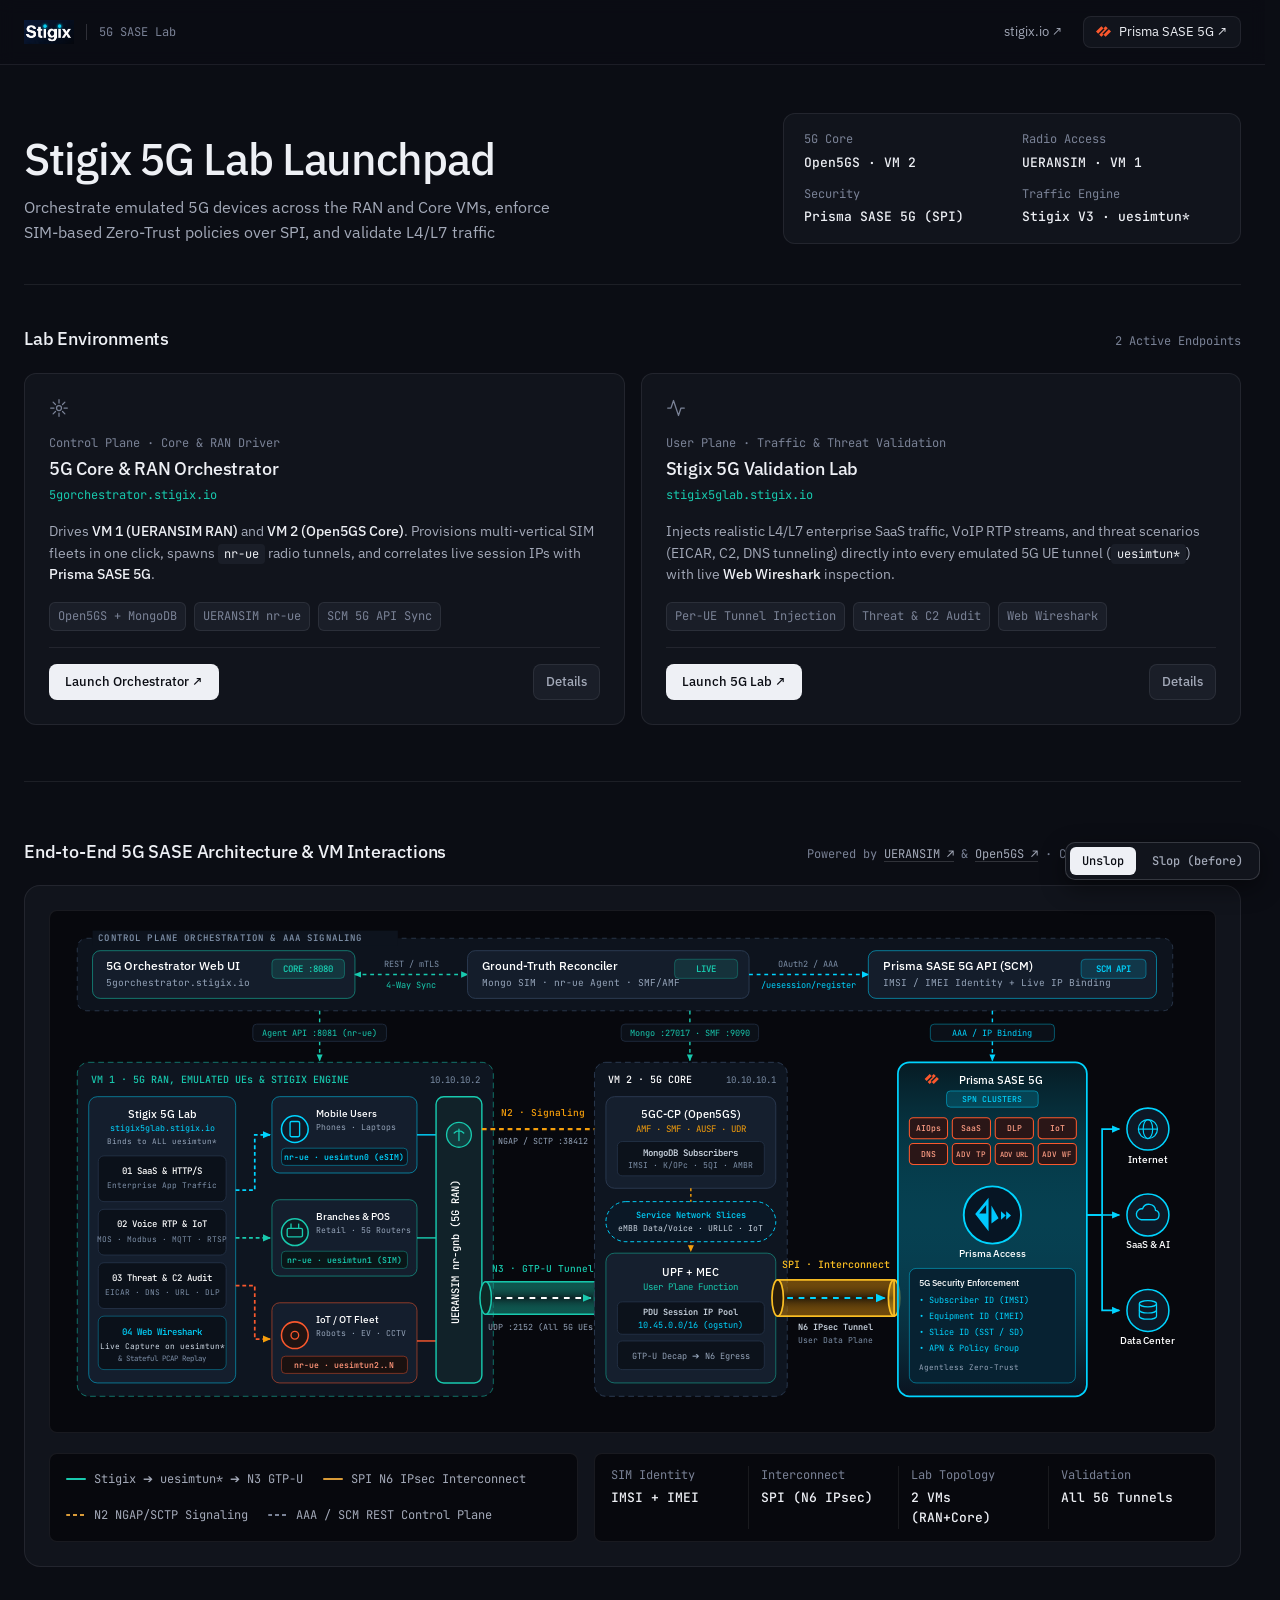
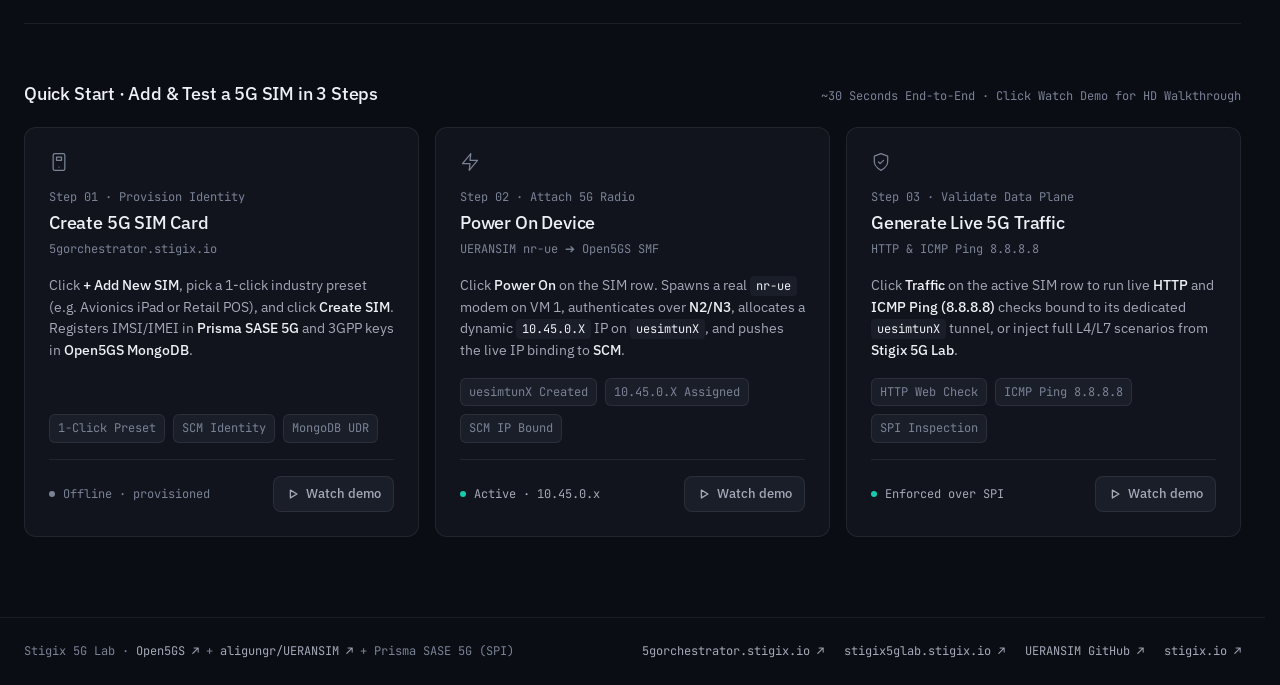
==== commit e3addafa: "feat(launch-page): apply unslop redesign with live unslop vs slop comparison toggle" ====
--- a/launch-page/index.html
+++ b/launch-page/index.html
@@ -6,7 +6,8 @@
   <title>Stigix 5G Lab — Launchpad</title>
   <meta name="description" content="Launchpad for the Stigix 5G Lab: Open5GS Packet Core, UERANSIM RAN, Palo Alto Networks Prisma SASE 5G (SPI), and Stigix L4/L7 Traffic Validation.">
   <link rel="icon" type="image/png" href="assets/stigix-favicon.png">
-  <link rel="stylesheet" href="style.css?v=4">
+  <link id="css-unslop" rel="stylesheet" href="style.css?v=6">
+  <link id="css-slop" rel="stylesheet" href="style-slop.css?v=5" disabled>
 </head>
 <body>
 
@@ -37,16 +38,36 @@
   ══════════════════════════════════════════════════════════ -->
   <main class="container">
 
-    <!-- Compact Hero -->
+    <!-- Hero -->
     <header class="hero">
-      <div class="hero__badge">
-        <span class="hero__dot" aria-hidden="true"></span>
-        <span>Open5GS Core · UERANSIM RAN · Prisma SASE 5G (SPI) · Stigix V3</span>
-      </div>
-      <h1 class="hero__title">Stigix 5G Lab <em>Launchpad</em></h1>
-      <p class="hero__sub">
-        Orchestrate emulated 5G devices across the RAN &amp; Core VMs, enforce SIM-based Zero-Trust policies over SPI, and validate L4/L7 traffic.
-      </p>
+      <div class="hero__intro">
+        <div class="hero__badge">
+          <span class="hero__dot" aria-hidden="true"></span>
+          <span>Open5GS Core · UERANSIM RAN · Prisma SASE 5G (SPI) · Stigix V3</span>
+        </div>
+        <h1 class="hero__title">Stigix 5G Lab <em>Launchpad</em></h1>
+        <p class="hero__sub">
+          Orchestrate emulated 5G devices across the RAN and Core VMs, enforce SIM-based Zero-Trust policies over SPI, and validate L4/L7 traffic
+        </p>
+      </div>
+      <div class="hero__specs" aria-label="Lab stack summary">
+        <div class="hero__spec">
+          <span class="hero__spec-k">5G Core</span>
+          <span class="hero__spec-v">Open5GS · VM 2</span>
+        </div>
+        <div class="hero__spec">
+          <span class="hero__spec-k">Radio Access</span>
+          <span class="hero__spec-v">UERANSIM · VM 1</span>
+        </div>
+        <div class="hero__spec">
+          <span class="hero__spec-k">Security</span>
+          <span class="hero__spec-v">Prisma SASE 5G (SPI)</span>
+        </div>
+        <div class="hero__spec">
+          <span class="hero__spec-k">Traffic Engine</span>
+          <span class="hero__spec-v">Stigix V3 · uesimtun*</span>
+        </div>
+      </div>
     </header>
 
     <!-- ──────────────────────────────────────────────────────
@@ -142,7 +163,7 @@
       <div class="sec-head">
         <h2 class="sec-title" id="sec-architecture">End-to-End 5G SASE Architecture &amp; VM Interactions</h2>
         <span class="sec-hint">
-          Powered by <a href="https://github.com/aligungr/UERANSIM" target="_blank" rel="noopener noreferrer" style="color:var(--teal);text-decoration:underline;">UERANSIM ↗</a> &amp; <a href="https://github.com/open5gs/open5gs" target="_blank" rel="noopener noreferrer" style="color:var(--cyan);text-decoration:underline;">Open5GS ↗</a> · Click any node for details
+          Powered by <a href="https://github.com/aligungr/UERANSIM" target="_blank" rel="noopener noreferrer">UERANSIM ↗</a> &amp; <a href="https://github.com/open5gs/open5gs" target="_blank" rel="noopener noreferrer">Open5GS ↗</a> · Click any node for details
         </span>
       </div>
 
@@ -246,10 +267,10 @@
             <rect x="586" y="106" width="144" height="18" rx="4" fill="#0b1018" stroke="#1e293b"/>
             <text x="658" y="118" fill="#18c9ae" font-size="9" text-anchor="middle" class="mono">Mongo :27017 · SMF :9090</text>
 
-            <!-- Drop 3 (AAA Signaling with Lock) to Prisma SASE 5G -->
+            <!-- Drop 3 (AAA Signaling) to Prisma SASE 5G -->
             <line x1="975" y1="92" x2="975" y2="144" stroke="#00d4ff" stroke-width="1.5" stroke-dasharray="4 4" class="flow-api" marker-end="url(#arrow-cyan)"/>
             <rect x="910" y="106" width="130" height="18" rx="4" fill="#0b1018" stroke="#00d4ff" stroke-opacity="0.4"/>
-            <text x="975" y="118" fill="#00d4ff" font-size="9" text-anchor="middle" class="mono">🔒 AAA / IP Binding</text>
+            <text x="975" y="118" fill="#00d4ff" font-size="9" text-anchor="middle" class="mono" data-unslop-text="AAA / IP Binding" data-slop-text="🔒 AAA / IP Binding">AAA / IP Binding</text>
 
 
             <!-- ═══════════════════════════════════════════════════════
@@ -269,19 +290,19 @@
 
               <!-- 4 Traffic Modules stacked cleanly -->
               <rect x="38" y="244" width="134" height="48" rx="6" fill="#0b111a" stroke="#223044"/>
-              <text x="105" y="263" fill="#ffffff" font-size="9.5" font-weight="700" text-anchor="middle" class="mono">① SaaS &amp; HTTP/S</text>
+              <text x="105" y="263" fill="#ffffff" font-size="9.5" font-weight="700" text-anchor="middle" class="mono" data-unslop-text="01 SaaS &amp; HTTP/S" data-slop-text="① SaaS &amp; HTTP/S">01 SaaS &amp; HTTP/S</text>
               <text x="105" y="278" fill="#7c8ea6" font-size="8.2" text-anchor="middle" class="mono">Enterprise App Traffic</text>
 
               <rect x="38" y="300" width="134" height="48" rx="6" fill="#0b111a" stroke="#223044"/>
-              <text x="105" y="319" fill="#ffffff" font-size="9.5" font-weight="700" text-anchor="middle" class="mono">② Voice RTP &amp; IoT</text>
+              <text x="105" y="319" fill="#ffffff" font-size="9.5" font-weight="700" text-anchor="middle" class="mono" data-unslop-text="02 Voice RTP &amp; IoT" data-slop-text="② Voice RTP &amp; IoT">02 Voice RTP &amp; IoT</text>
               <text x="105" y="334" fill="#7c8ea6" font-size="8.2" text-anchor="middle" class="mono">MOS · Modbus · MQTT · RTSP</text>
 
               <rect x="38" y="356" width="134" height="48" rx="6" fill="#0b111a" stroke="#223044"/>
-              <text x="105" y="375" fill="#ffffff" font-size="9.5" font-weight="700" text-anchor="middle" class="mono">③ Threat &amp; C2 Audit</text>
+              <text x="105" y="375" fill="#ffffff" font-size="9.5" font-weight="700" text-anchor="middle" class="mono" data-unslop-text="03 Threat &amp; C2 Audit" data-slop-text="③ Threat &amp; C2 Audit">03 Threat &amp; C2 Audit</text>
               <text x="105" y="390" fill="#7c8ea6" font-size="8.2" text-anchor="middle" class="mono">EICAR · DNS · URL · DLP</text>
 
               <rect x="38" y="412" width="134" height="56" rx="6" fill="#0b111a" stroke="#00d4ff" stroke-opacity="0.35"/>
-              <text x="105" y="432" fill="#00d4ff" font-size="9.5" font-weight="700" text-anchor="middle" class="mono">④ Web Wireshark</text>
+              <text x="105" y="432" fill="#00d4ff" font-size="9.5" font-weight="700" text-anchor="middle" class="mono" data-unslop-text="04 Web Wireshark" data-slop-text="④ Web Wireshark">04 Web Wireshark</text>
               <text x="105" y="446" fill="#cbd5e1" font-size="8.2" text-anchor="middle" class="mono">Live Capture on uesimtun*</text>
               <text x="105" y="459" fill="#7c8ea6" font-size="7.8" text-anchor="middle" class="mono">&amp; Stateful PCAP Replay</text>
             </g>
@@ -590,8 +611,11 @@
           </div>
 
           <footer>
-            <span class="qs-badge">Status: Offline (Provisioned)</span>
-            <button type="button" class="btn-watch btn-watch--amber" data-dialog-target="modal-qs-step1">▶ Watch Demo</button>
+            <span class="qs-badge" data-unslop-text="Offline · provisioned" data-slop-text="Status: Offline (Provisioned)">Offline · provisioned</span>
+            <button type="button" class="btn-watch btn-watch--amber" data-dialog-target="modal-qs-step1">
+              <svg class="btn-watch__icon" viewBox="0 0 16 16" fill="none" stroke="currentColor" stroke-width="1.5" stroke-linecap="round" stroke-linejoin="round" aria-hidden="true"><polygon points="5 3.5 12.5 8 5 12.5 5 3.5"/></svg>
+              <span>Watch demo</span>
+            </button>
           </footer>
         </article>
 
@@ -609,7 +633,7 @@
 
           <div class="launch-card__body">
             <p class="launch-card__desc">
-              Click <strong>⚡ Power On</strong> on the SIM row. Spawns a real <code>nr-ue</code> modem on VM 1, authenticates over <strong>N2/N3</strong>, allocates a dynamic <code>10.45.0.X</code> IP on <code>uesimtunX</code>, and pushes the live IP binding to <strong>SCM</strong>.
+              Click <strong data-unslop-text="Power On" data-slop-text="⚡ Power On">Power On</strong> on the SIM row. Spawns a real <code>nr-ue</code> modem on VM 1, authenticates over <strong>N2/N3</strong>, allocates a dynamic <code>10.45.0.X</code> IP on <code>uesimtunX</code>, and pushes the live IP binding to <strong>SCM</strong>.
             </p>
             <div class="chip-row">
               <span class="chip">uesimtunX Created</span>
@@ -619,8 +643,11 @@
           </div>
 
           <footer>
-            <span class="qs-badge qs-badge--teal">Status: Active · 10.45.0.X</span>
-            <button type="button" class="btn-watch btn-watch--teal" data-dialog-target="modal-qs-step2">▶ Watch Demo</button>
+            <span class="qs-badge qs-badge--teal" data-unslop-text="Active · 10.45.0.x" data-slop-text="Status: Active · 10.45.0.X">Active · 10.45.0.x</span>
+            <button type="button" class="btn-watch btn-watch--teal" data-dialog-target="modal-qs-step2">
+              <svg class="btn-watch__icon" viewBox="0 0 16 16" fill="none" stroke="currentColor" stroke-width="1.5" stroke-linecap="round" stroke-linejoin="round" aria-hidden="true"><polygon points="5 3.5 12.5 8 5 12.5 5 3.5"/></svg>
+              <span>Watch demo</span>
+            </button>
           </footer>
         </article>
 
@@ -649,8 +676,11 @@
           </div>
 
           <footer>
-            <span class="qs-badge qs-badge--cyan">Zero-Trust Enforced over SPI</span>
-            <button type="button" class="btn-watch btn-watch--cyan" data-dialog-target="modal-qs-step3">▶ Watch Demo</button>
+            <span class="qs-badge qs-badge--cyan" data-unslop-text="Enforced over SPI" data-slop-text="Zero-Trust Enforced over SPI">Enforced over SPI</span>
+            <button type="button" class="btn-watch btn-watch--cyan" data-dialog-target="modal-qs-step3">
+              <svg class="btn-watch__icon" viewBox="0 0 16 16" fill="none" stroke="currentColor" stroke-width="1.5" stroke-linecap="round" stroke-linejoin="round" aria-hidden="true"><polygon points="5 3.5 12.5 8 5 12.5 5 3.5"/></svg>
+              <span>Watch demo</span>
+            </button>
           </footer>
         </article>
       </div>
@@ -823,14 +853,14 @@
     <div class="modal__inner">
       <div class="modal__head">
         <div>
-          <div class="modal__tag" style="color:var(--amber);">STEP 01 · PROVISION IDENTITY</div>
+          <div class="modal__tag">Step 01 · Provision identity</div>
           <h2 class="modal__title" id="title-qs-step1">Create 5G SIM Card in Orchestrator</h2>
         </div>
         <form method="dialog"><button type="submit" class="modal__close" autofocus>ESC</button></form>
       </div>
       <img src="assets/step1-add-sim.gif" alt="Step 1: Registering a new 5G SIM card" width="1920" height="1080" class="modal__video-img">
       <p class="modal__lead">
-        Click <strong>+ Add New SIM</strong>, select a 1-click industry preset (e.g. <em>Avionics iPad</em> or <em>Retail POS</em>), and click <strong>Create SIM</strong> to provision the subscriber in <strong>Prisma SASE 5G (SCM)</strong> and <strong>Open5GS MongoDB</strong>.
+        Click <strong>+ Add New SIM</strong>, select a 1-click industry preset (e.g. Avionics iPad or Retail POS), and click <strong>Create SIM</strong> to provision the subscriber in <strong>Prisma SASE 5G (SCM)</strong> and <strong>Open5GS MongoDB</strong>.
       </p>
     </div>
   </dialog>
@@ -840,14 +870,14 @@
     <div class="modal__inner">
       <div class="modal__head">
         <div>
-          <div class="modal__tag">STEP 02 · ATTACH 5G RADIO</div>
+          <div class="modal__tag">Step 02 · Attach 5G radio</div>
           <h2 class="modal__title" id="title-qs-step2">Power On 5G Device &amp; Allocate Dynamic IP</h2>
         </div>
         <form method="dialog"><button type="submit" class="modal__close" autofocus>ESC</button></form>
       </div>
       <img src="assets/step2-power-on.gif" alt="Step 2: Powering on the 5G SIM and attaching to Open5GS" width="1920" height="1080" class="modal__video-img">
       <p class="modal__lead">
-        Click <strong>⚡ Power On</strong> on the SIM row to spawn its <code>nr-ue</code> radio process on VM 1, establish the N2/N3 PDU session with the Open5GS Core, bring up its dedicated <code>uesimtunX</code> interface (<code>10.45.0.X</code>), and bind the live IP in <strong>SCM</strong>.
+        Click <strong data-unslop-text="Power On" data-slop-text="⚡ Power On">Power On</strong> on the SIM row to spawn its <code>nr-ue</code> radio process on VM 1, establish the N2/N3 PDU session with the Open5GS Core, bring up its dedicated <code>uesimtunX</code> interface (<code>10.45.0.X</code>), and bind the live IP in <strong>SCM</strong>.
       </p>
     </div>
   </dialog>
@@ -857,7 +887,7 @@
     <div class="modal__inner">
       <div class="modal__head">
         <div>
-          <div class="modal__tag" style="color:var(--cyan);">STEP 03 · VALIDATE DATA PLANE</div>
+          <div class="modal__tag">Step 03 · Validate data plane</div>
           <h2 class="modal__title" id="title-qs-step3">Generate Live 5G Traffic (HTTP &amp; Ping 8.8.8.8)</h2>
         </div>
         <form method="dialog"><button type="submit" class="modal__close" autofocus>ESC</button></form>
@@ -869,6 +899,12 @@
     </div>
   </dialog>
 
-  <script src="script.js"></script>
+  <!-- Unslop vs Slop Live Comparison Switcher -->
+  <div class="mode-switcher" role="group" aria-label="Compare UI mode">
+    <button type="button" class="mode-switcher__btn" data-set-mode="unslop" aria-pressed="true">Unslop</button>
+    <button type="button" class="mode-switcher__btn" data-set-mode="slop" aria-pressed="false">Slop (before)</button>
+  </div>
+
+  <script src="script.js?v=2"></script>
 </body>
 </html>
--- a/launch-page/style.css
+++ b/launch-page/style.css
@@ -1,32 +1,41 @@
 /* ============================================================
-   Stigix 5G Lab — Minimalist Launchpad & Vector Architecture
+   Stigix 5G Lab — Launchpad (Unslop)
+   Direction: Instrumental, exact, restrained (Ink dark + Stigix teal)
    ============================================================ */
 
-@import url('https://fonts.googleapis.com/css2?family=Inter:wght@400;500;600;700;800&family=JetBrains+Mono:wght@400;500;600&display=swap');
+@import url('https://fonts.googleapis.com/css2?family=IBM+Plex+Sans:wght@400;500;600&family=JetBrains+Mono:wght@400;500&display=swap');
 
 :root {
-  --bg:           #080b10;
-  --bg-raised:    #0e131b;
-  --bg-card:      rgba(18, 24, 34, 0.82);
-  --bg-card-h:    rgba(24, 33, 47, 0.96);
-  --stroke:       #1c2432;
-  --stroke-hi:    #283448;
+  --bg-deep:      #07080d;
+  --bg:           #0b0d14;
+  --bg-card:      #11141c;
+  --bg-card-h:    #161a24;
+  --bg-raised:    #1a1e28;
+  --bg-raised-h:  #222736;
+
+  --border:       rgba(238, 240, 245, 0.08);
+  --border-hi:    rgba(238, 240, 245, 0.16);
+
+  --text:         #eef0f5;
+  --text-2:       #a3a9b8;
+  --text-3:       #7a8296;
+
   --teal:         #18c9ae;
-  --teal-dim:     #128f7c;
-  --teal-glow:    rgba(24, 201, 174, 0.18);
-  --teal-bg:      rgba(24, 201, 174, 0.08);
-  --cyan:         #00d4ff;
-  --cyan-glow:    rgba(0, 212, 255, 0.18);
-  --amber:        #f59e0b;
+  --teal-soft:    rgba(24, 201, 174, 0.12);
+  --cyan:         #38bdf8;
+  --amber:        #d99b38;
   --panw:         #fa582d;
-  --white:        #ffffff;
-  --mid:          #cbd5e1;
-  --muted:        #7c8ea6;
-  --mono:         'JetBrains Mono', monospace;
-  --sans:         'Inter', system-ui, -apple-system, sans-serif;
-  --r:            8px;
-  --rl:           14px;
-  --ease:         cubic-bezier(0.16, 1, 0.3, 1);
+
+  --sans:         'IBM Plex Sans', system-ui, -apple-system, sans-serif;
+  --mono:         'JetBrains Mono', ui-monospace, monospace;
+
+  --r-sm:         6px;
+  --r-md:         8px;
+  --r-lg:         12px;
+  --r-xl:         16px;
+
+  --ease:         cubic-bezier(0.22, 1, 0.36, 1);
+  --dur:          150ms;
 }
 
 *, *::before, *::after {
@@ -43,13 +52,11 @@
 
 body {
   font-family: var(--sans);
+  font-size: 14px;
+  font-weight: 400;
+  line-height: 1.55;
   background-color: var(--bg);
-  background-image:
-    radial-gradient(ellipse 70% 40% at 50% 0%, rgba(24, 201, 174, 0.10), transparent),
-    radial-gradient(circle, var(--stroke-hi) 1px, transparent 1px);
-  background-size: 100% 100%, 28px 28px;
-  color: var(--white);
-  line-height: 1.5;
+  color: var(--text);
   min-block-size: 100dvh;
   -webkit-font-smoothing: antialiased;
   overflow-x: clip;
@@ -57,16 +64,6 @@
   flex-direction: column;
 }
 
-body::before {
-  content: "";
-  position: fixed;
-  inset-block-start: 0;
-  inset-inline: 0;
-  block-size: 2px;
-  background: linear-gradient(90deg, transparent, var(--teal), var(--cyan), transparent);
-  z-index: 100;
-}
-
 img, svg {
   display: block;
   max-inline-size: 100%;
@@ -77,97 +74,112 @@
   text-decoration: none;
 }
 
+code {
+  font-family: var(--mono);
+  font-size: 12px;
+  font-variant-numeric: tabular-nums;
+  color: var(--text);
+  background: var(--bg-raised);
+  padding: 2px 6px;
+  border-radius: 4px;
+}
+
+strong {
+  font-weight: 500;
+  color: var(--text);
+}
+
+em {
+  font-style: normal;
+}
+
 /* ─────────────────────────────────────────────
-   NAVBAR
+   NAVIGATION
 ───────────────────────────────────────────── */
 .nav {
   position: sticky;
   inset-block-start: 0;
   z-index: 50;
-  background: rgba(8, 11, 16, 0.88);
-  backdrop-filter: blur(14px);
-  border-block-end: 1px solid var(--stroke);
+  background: rgba(11, 13, 20, 0.92);
+  backdrop-filter: blur(8px);
+  border-block-end: 1px solid var(--border);
 }
 
 .nav__inner {
-  max-inline-size: 1260px;
+  max-inline-size: 1280px;
   margin-inline: auto;
-  padding-inline: 1.5rem;
-  block-size: 3.75rem;
-  display: flex;
-  align-items: safe center;
+  padding-inline: 24px;
+  block-size: 64px;
+  display: flex;
+  align-items: center;
   justify-content: space-between;
+  gap: 16px;
 }
 
 .nav__brand {
   display: flex;
-  align-items: safe center;
-  gap: 0.75rem;
+  align-items: center;
+  gap: 12px;
 }
 
 .nav__logo {
-  block-size: 1.75rem;
+  block-size: 24px;
   inline-size: auto;
 }
 
 .nav__divider {
   inline-size: 1px;
-  block-size: 1.25rem;
-  background: var(--stroke-hi);
+  block-size: 16px;
+  background: var(--border-hi);
 }
 
 .nav__tag {
   font-family: var(--mono);
-  font-size: 0.7rem;
-  font-weight: 600;
-  letter-spacing: 0.12em;
-  text-transform: uppercase;
-  color: var(--teal);
+  font-size: 12px;
+  font-weight: 400;
+  color: var(--text-3);
 }
 
 .nav__links {
   display: flex;
-  align-items: safe center;
-  gap: 0.65rem;
+  align-items: center;
+  gap: 16px;
 }
 
 .nav__pill {
   display: inline-flex;
-  align-items: safe center;
-  gap: 0.45rem;
-  font-family: var(--mono);
-  font-size: 0.73rem;
-  color: var(--mid);
-  padding-block: 0.38rem;
-  padding-inline: 0.8rem;
-  border: 1px solid var(--stroke-hi);
-  border-radius: 6px;
-  transition: border-color 0.16s ease, color 0.16s ease, background 0.16s ease;
+  align-items: center;
+  gap: 8px;
+  font-size: 13px;
+  font-weight: 400;
+  color: var(--text-2);
+  padding: 6px 4px;
+  border-radius: var(--r-sm);
+  transition: color var(--dur) var(--ease);
 }
 
 .nav__pill:hover {
-  border-color: var(--teal);
-  color: var(--white);
-  background: var(--teal-bg);
+  color: var(--text);
 }
 
 .nav__pill--panw {
-  border-color: rgba(0, 212, 255, 0.32);
-  background: rgba(0, 212, 255, 0.06);
-  color: var(--white);
+  height: 32px;
+  padding: 0 12px;
+  background: var(--bg-card);
+  border: 1px solid var(--border);
+  border-radius: var(--r-md);
+  color: var(--text);
+  transition: background-color var(--dur) var(--ease), border-color var(--dur) var(--ease);
 }
 
 .nav__pill--panw:hover {
-  border-color: var(--cyan);
-  background: rgba(0, 212, 255, 0.14);
-}
-
-.panw-dot {
-  inline-size: 7px;
-  block-size: 7px;
-  border-radius: 2px;
-  background: var(--panw);
-  transform: rotate(45deg);
+  background: var(--bg-raised);
+  border-color: var(--border-hi);
+}
+
+.nav__pill:focus-visible {
+  outline: 2px solid var(--teal);
+  outline-offset: 2px;
 }
 
 /* ─────────────────────────────────────────────
@@ -175,136 +187,178 @@
 ───────────────────────────────────────────── */
 .container {
   inline-size: 100%;
-  max-inline-size: 1260px;
+  max-inline-size: 1280px;
   margin-inline: auto;
-  padding-block: 2.1rem 3.25rem;
-  padding-inline: 1.5rem;
+  padding: 48px 24px 80px;
   flex: 1;
 }
 
 /* ─────────────────────────────────────────────
-   COMPACT HERO
+   HERO (Asymmetric left-aligned + Patch-Panel Specs)
 ───────────────────────────────────────────── */
 .hero {
-  text-align: center;
-  margin-block-end: 1.85rem;
+  display: grid;
+  grid-template-columns: minmax(0, 1.35fr) minmax(260px, 0.85fr);
+  align-items: end;
+  gap: 32px;
+  padding-block-end: 40px;
+  margin-block-end: 40px;
+  border-block-end: 1px solid var(--border);
+}
+
+@media (max-width: 860px) {
+  .hero {
+    grid-template-columns: 1fr;
+    gap: 24px;
+    padding-block-end: 32px;
+    margin-block-end: 32px;
+  }
 }
 
 .hero__badge {
-  display: inline-flex;
-  align-items: safe center;
-  gap: 0.5rem;
-  font-family: var(--mono);
-  font-size: 0.66rem;
-  letter-spacing: 0.1em;
-  text-transform: uppercase;
-  color: var(--teal);
-  background: var(--teal-bg);
-  border: 1px solid rgba(24, 201, 174, 0.24);
-  padding-block: 0.28rem;
-  padding-inline: 0.85rem;
-  border-radius: 999px;
-  margin-block-end: 0.75rem;
-}
-
-.hero__dot {
-  inline-size: 6px;
-  block-size: 6px;
-  border-radius: 50%;
-  background: var(--teal);
-  box-shadow: 0 0 8px var(--teal);
-  animation: pulse 2.2s ease-in-out infinite;
-}
-
-@keyframes pulse {
-  0%, 100% { opacity: 1; }
-  50% { opacity: 0.3; }
+  display: none;
 }
 
 .hero__title {
-  font-size: clamp(1.85rem, 3.5vw, 2.5rem);
-  font-weight: 800;
-  letter-spacing: -0.03em;
-  line-height: 1.12;
-  margin-block-end: 0.45rem;
+  font-size: clamp(32px, 3.6vw, 44px);
+  font-weight: 500;
+  letter-spacing: -0.025em;
+  line-height: 1.08;
+  color: var(--text);
+  margin-block-end: 12px;
 }
 
 .hero__title em {
-  font-style: normal;
-  color: var(--teal);
+  color: var(--text);
 }
 
 .hero__sub {
-  font-size: 0.92rem;
-  color: var(--muted);
-  max-inline-size: 62ch;
-  margin-inline: auto;
+  font-size: 16px;
+  font-weight: 400;
+  line-height: 1.55;
+  color: var(--text-2);
+  max-inline-size: 56ch;
+}
+
+/* Patch-panel signature metadata block */
+.hero__specs {
+  display: grid;
+  grid-template-columns: repeat(2, minmax(0, 1fr));
+  gap: 12px 20px;
+  padding: 16px 20px;
+  background: var(--bg-card);
+  border: 1px solid var(--border);
+  border-radius: var(--r-lg);
+}
+
+.hero__spec {
+  display: flex;
+  flex-direction: column;
+  gap: 4px;
+}
+
+.hero__spec-k {
+  font-family: var(--mono);
+  font-size: 12px;
+  color: var(--text-3);
+}
+
+.hero__spec-v {
+  font-family: var(--mono);
+  font-size: 13px;
+  font-weight: 500;
+  font-variant-numeric: tabular-nums;
+  color: var(--text);
 }
 
 /* ─────────────────────────────────────────────
-   SECTION HEADINGS
+   SECTION HEADINGS & DIVIDERS
 ───────────────────────────────────────────── */
+.glow-line {
+  block-size: 1px;
+  margin-block: 56px;
+  background: var(--border);
+}
+
 .sec-head {
   display: flex;
-  align-items: safe center;
+  align-items: baseline;
   justify-content: space-between;
   flex-wrap: wrap;
-  gap: 0.5rem;
-  margin-block-end: 0.95rem;
+  gap: 8px 16px;
+  margin-block-end: 20px;
 }
 
 .sec-title {
-  font-size: 1rem;
-  font-weight: 700;
+  font-size: 18px;
+  font-weight: 500;
   letter-spacing: -0.01em;
-  color: var(--white);
+  color: var(--text);
 }
 
 .sec-hint {
   font-family: var(--mono);
-  font-size: 0.66rem;
-  letter-spacing: 0.08em;
-  text-transform: uppercase;
-  color: var(--muted);
+  font-size: 12px;
+  font-weight: 400;
+  font-variant-numeric: tabular-nums;
+  color: var(--text-3);
+}
+
+.sec-hint a {
+  color: var(--text-2);
+  text-decoration: underline;
+  text-decoration-color: var(--border-hi);
+  text-underline-offset: 3px;
+  transition: color var(--dur) var(--ease);
+}
+
+.sec-hint a:hover {
+  color: var(--teal);
 }
 
 /* ─────────────────────────────────────────────
-   PRIMARY LAUNCH CARDS (2 Sleek Portals)
+   LAUNCH CARDS & QUICK START GRIDS
 ───────────────────────────────────────────── */
 .launch-grid {
   display: grid;
-  grid-template-columns: repeat(auto-fit, minmax(360px, 1fr));
+  grid-template-columns: repeat(2, minmax(0, 1fr));
   grid-template-rows: auto auto 1fr auto;
-  gap: 1.25rem;
-}
-
-@media (max-width: 480px) {
+  gap: 16px;
+}
+
+.qs-grid {
+  display: grid;
+  grid-template-columns: repeat(3, minmax(0, 1fr));
+  grid-template-rows: auto auto 1fr auto;
+  gap: 16px;
+}
+
+@media (max-width: 960px) {
+  .qs-grid {
+    grid-template-columns: 1fr;
+  }
+}
+
+@media (max-width: 720px) {
   .launch-grid {
     grid-template-columns: 1fr;
   }
 }
 
 .launch-card {
-  container: card / inline-size;
   grid-row: span 4;
   display: grid;
-  grid-template-rows: auto auto 1fr auto;
   grid-template-rows: subgrid;
-  row-gap: 0.8rem;
+  row-gap: 16px;
   background: var(--bg-card);
-  border: 1px solid var(--stroke-hi);
-  border-radius: var(--rl);
-  padding: 1.4rem 1.5rem;
-  backdrop-filter: blur(12px);
+  border: 1px solid var(--border);
+  border-radius: var(--r-lg);
+  padding: 24px;
   position: relative;
-  transition:
-    transform 0.2s var(--ease),
-    border-color 0.2s var(--ease),
-    background-color 0.2s var(--ease),
-    box-shadow 0.2s var(--ease);
-}
-
-/* Stretched primary link pattern per modern-web-guidance `card` */
+  transition: background-color var(--dur) var(--ease), border-color var(--dur) var(--ease);
+}
+
+/* Stretched primary link pattern */
 .launch-card:has(a.card-link) {
   position: relative;
 }
@@ -313,7 +367,7 @@
   content: "";
   position: absolute;
   inset: 0;
-  border-radius: var(--rl);
+  border-radius: var(--r-lg);
 }
 
 .launch-card:has(a.card-link) a:not(.card-link),
@@ -328,306 +382,215 @@
 
 .launch-card:has(a.card-link:focus-visible) {
   outline: 2px solid var(--teal);
-  outline-offset: 3px;
-}
-
-.launch-card:has(a.card-link:hover),
-.launch-card:hover {
-  transform: translateY(-3px);
+  outline-offset: 2px;
+}
+
+.launch-card:has(a.card-link:hover) {
   background: var(--bg-card-h);
-  border-color: var(--teal);
-  box-shadow:
-    0 18px 40px rgba(0, 0, 0, 0.55),
-    0 0 26px var(--teal-glow);
-}
-
-.launch-card--cyan:has(a.card-link:hover),
-.launch-card--cyan:hover {
-  border-color: var(--cyan);
-  box-shadow:
-    0 18px 40px rgba(0, 0, 0, 0.55),
-    0 0 26px var(--cyan-glow);
-}
-
+  border-color: var(--border-hi);
+}
+
+/* Uniform 18px line icon, muted role color */
 .launch-card > svg {
-  inline-size: 2.75rem;
-  block-size: 2.75rem;
-  padding: 0.55rem;
-  border-radius: 10px;
-  background: var(--teal-bg);
-  border: 1px solid rgba(24, 201, 174, 0.28);
+  inline-size: 20px;
+  block-size: 20px;
+  stroke-width: 1.5;
+  color: var(--text-3);
+}
+
+.launch-card > header {
+  display: flex;
+  flex-direction: column;
+  gap: 4px;
+}
+
+.launch-card__role {
+  font-family: var(--mono);
+  font-size: 12px;
+  font-weight: 400;
+  color: var(--text-3);
+}
+
+.launch-card__title {
+  font-size: 18px;
+  font-weight: 500;
+  letter-spacing: -0.01em;
+  line-height: 1.3;
+  color: var(--text);
+}
+
+.launch-card__domain {
+  font-family: var(--mono);
+  font-size: 12px;
+  font-variant-numeric: tabular-nums;
   color: var(--teal);
-}
-
-.launch-card--cyan > svg {
-  background: rgba(0, 212, 255, 0.08);
-  border-color: rgba(0, 212, 255, 0.28);
-  color: var(--cyan);
-}
-
-.launch-card > header {
-  display: flex;
-  flex-direction: column;
-  gap: 0.2rem;
-}
-
-.launch-card__role {
-  font-family: var(--mono);
-  font-size: 0.64rem;
-  font-weight: 600;
-  letter-spacing: 0.1em;
-  text-transform: uppercase;
-  color: var(--teal);
-}
-
-.launch-card--cyan .launch-card__role {
-  color: var(--cyan);
-}
-
-.launch-card__title {
-  font-size: 1.2rem;
-  font-weight: 700;
-  letter-spacing: -0.02em;
-  color: var(--white);
-}
-
-.launch-card__domain {
-  font-family: var(--mono);
-  font-size: 0.73rem;
-  color: var(--muted);
+  margin-block-start: 2px;
+}
+
+.qs-grid .launch-card__domain {
+  color: var(--text-3);
 }
 
 .launch-card__body {
   display: flex;
   flex-direction: column;
   justify-content: space-between;
-  gap: 0.8rem;
+  gap: 16px;
 }
 
 .launch-card__desc {
-  font-size: 0.85rem;
-  color: var(--mid);
-  line-height: 1.5;
+  font-size: 14px;
+  color: var(--text-2);
+  line-height: 1.55;
 }
 
 .chip-row {
   display: flex;
   flex-wrap: wrap;
-  gap: 0.38rem;
+  gap: 8px;
 }
 
 .chip {
   font-family: var(--mono);
-  font-size: 0.65rem;
-  color: var(--mid);
-  background: rgba(255, 255, 255, 0.04);
-  border: 1px solid var(--stroke-hi);
-  padding-block: 0.18rem;
-  padding-inline: 0.5rem;
-  border-radius: 5px;
+  font-size: 12px;
+  color: var(--text-3);
+  background: var(--bg-raised);
+  border: 1px solid var(--border);
+  padding: 4px 8px;
+  border-radius: var(--r-sm);
 }
 
 .launch-card > footer {
   display: flex;
-  align-items: safe center;
+  align-items: center;
   justify-content: space-between;
-  padding-block-start: 0.75rem;
-  border-block-start: 1px solid var(--stroke);
-}
-
+  gap: 12px;
+  padding-block-start: 16px;
+  border-block-start: 1px solid var(--border);
+}
+
+/* Primary CTA: off-white on dark ramp with dark ink */
 .btn-launch {
   display: inline-flex;
-  align-items: safe center;
-  gap: 0.45rem;
+  align-items: center;
+  justify-content: center;
+  gap: 8px;
+  block-size: 36px;
+  padding-inline: 16px;
   font-family: var(--sans);
-  font-size: 0.82rem;
-  font-weight: 600;
-  color: #080b10;
+  font-size: 13px;
+  font-weight: 500;
+  color: var(--bg);
+  background: var(--text);
+  border-radius: var(--r-md);
+  box-shadow: inset 0 1px 0 rgba(255, 255, 255, 0.2);
+  transition: background-color var(--dur) var(--ease), transform var(--dur) var(--ease);
+}
+
+.launch-card:hover .btn-launch {
+  background: #ffffff;
+}
+
+.launch-card:active .btn-launch {
+  transform: scale(0.98);
+}
+
+/* Secondary controls: crisp raised surface + hairline */
+.btn-info,
+.btn-watch {
+  appearance: none;
+  display: inline-flex;
+  align-items: center;
+  justify-content: center;
+  gap: 6px;
+  block-size: 36px;
+  padding-inline: 12px;
+  font-family: var(--sans);
+  font-size: 13px;
+  font-weight: 500;
+  color: var(--text-2);
+  background: var(--bg-raised);
+  border: 1px solid var(--border);
+  border-radius: var(--r-md);
+  cursor: pointer;
+  transition: color var(--dur) var(--ease), background-color var(--dur) var(--ease), border-color var(--dur) var(--ease), transform var(--dur) var(--ease);
+}
+
+.btn-info:hover,
+.btn-watch:hover {
+  color: var(--text);
+  background: var(--bg-raised-h);
+  border-color: var(--border-hi);
+}
+
+.btn-info:active,
+.btn-watch:active {
+  transform: scale(0.98);
+}
+
+.btn-info:focus-visible,
+.btn-watch:focus-visible {
+  outline: 2px solid var(--teal);
+  outline-offset: 2px;
+}
+
+.btn-watch__icon {
+  inline-size: 14px;
+  block-size: 14px;
+  flex-shrink: 0;
+}
+
+/* Quiet mono status metadata in Quick Start footer */
+.qs-badge {
+  display: inline-flex;
+  align-items: center;
+  gap: 8px;
+  font-family: var(--mono);
+  font-size: 12px;
+  font-variant-numeric: tabular-nums;
+  color: var(--text-3);
+}
+
+.qs-badge::before {
+  content: "";
+  inline-size: 6px;
+  block-size: 6px;
+  border-radius: 50%;
+  background: var(--text-3);
+  flex-shrink: 0;
+}
+
+.qs-badge--teal::before,
+.qs-badge--cyan::before {
   background: var(--teal);
-  padding-block: 0.46rem;
-  padding-inline: 0.95rem;
-  border-radius: 6px;
-  transition: background 0.16s ease, box-shadow 0.16s ease;
-}
-
-.launch-card:hover .btn-launch {
-  background: #22e5c8;
-  box-shadow: 0 0 18px var(--teal-glow);
-}
-
-.launch-card--cyan .btn-launch {
-  background: var(--cyan);
-}
-
-.launch-card--cyan:hover .btn-launch {
-  background: #47e1ff;
-  box-shadow: 0 0 18px var(--cyan-glow);
-}
-
-.btn-info {
-  font-family: var(--mono);
-  font-size: 0.7rem;
-  color: var(--muted);
-  background: transparent;
-  border: 1px solid var(--stroke-hi);
-  padding-block: 0.42rem;
-  padding-inline: 0.7rem;
-  border-radius: 6px;
-  cursor: pointer;
-  transition: color 0.16s ease, border-color 0.16s ease, background 0.16s ease;
-}
-
-.btn-info:hover {
-  color: var(--white);
-  border-color: var(--mid);
-  background: rgba(255, 255, 255, 0.05);
+}
+
+.qs-badge--teal,
+.qs-badge--cyan {
+  color: var(--text-2);
 }
 
 /* ─────────────────────────────────────────────
-   QUICK START 3-STEP TUTORIAL CARDS
+   ARCHITECTURE SCHEMATIC (The Centerpiece Moment)
 ───────────────────────────────────────────── */
-.qs-grid {
-  display: grid;
-  grid-template-columns: repeat(auto-fit, minmax(310px, 1fr));
-  grid-template-rows: auto auto 1fr auto;
-  gap: 1.25rem;
-}
-
-@media (max-width: 480px) {
-  .qs-grid {
-    grid-template-columns: 1fr;
-  }
-}
-
-.launch-card--amber:hover {
-  border-color: var(--amber);
-  box-shadow:
-    0 18px 40px rgba(0, 0, 0, 0.55),
-    0 0 26px rgba(245, 158, 11, 0.18);
-}
-
-.launch-card--amber > svg {
-  background: rgba(245, 158, 11, 0.08);
-  border-color: rgba(245, 158, 11, 0.28);
-  color: var(--amber);
-}
-
-.launch-card--amber .launch-card__role {
-  color: var(--amber);
-}
-
-.btn-watch {
-  font-family: var(--mono);
-  font-size: 0.72rem;
-  font-weight: 600;
-  color: var(--white);
-  background: rgba(255, 255, 255, 0.06);
-  border: 1px solid var(--stroke-hi);
-  padding-block: 0.36rem;
-  padding-inline: 0.75rem;
-  border-radius: 6px;
-  cursor: pointer;
-  display: inline-flex;
-  align-items: safe center;
-  gap: 0.35rem;
-  transition: color 0.16s ease, border-color 0.16s ease, background 0.16s ease, box-shadow 0.16s ease;
-}
-
-.btn-watch--amber:hover {
-  color: var(--amber);
-  border-color: var(--amber);
-  background: rgba(245, 158, 11, 0.12);
-  box-shadow: 0 0 14px rgba(245, 158, 11, 0.2);
-}
-
-.btn-watch--teal:hover {
-  color: var(--teal);
-  border-color: var(--teal);
-  background: var(--teal-bg);
-  box-shadow: 0 0 14px var(--teal-glow);
-}
-
-.btn-watch--cyan:hover {
-  color: var(--cyan);
-  border-color: var(--cyan);
-  background: rgba(0, 212, 255, 0.12);
-  box-shadow: 0 0 14px var(--cyan-glow);
-}
-
-.qs-badge {
-  font-family: var(--mono);
-  font-size: 0.7rem;
-  font-weight: 600;
-  color: var(--amber);
-  background: rgba(245, 158, 11, 0.1);
-  border: 1px solid rgba(245, 158, 11, 0.32);
-  padding-block: 0.32rem;
-  padding-inline: 0.7rem;
-  border-radius: 6px;
-}
-
-.qs-badge--teal {
-  color: var(--teal);
-  background: var(--teal-bg);
-  border-color: rgba(24, 201, 174, 0.32);
-}
-
-.qs-badge--cyan {
-  color: var(--cyan);
-  background: rgba(0, 212, 255, 0.1);
-  border-color: rgba(0, 212, 255, 0.32);
-}
-
-/* ─────────────────────────────────────────────
-   GLOWING HORIZONTAL DIVIDER
-───────────────────────────────────────────── */
-.glow-line {
-  position: relative;
-  block-size: 1px;
-  margin-block: 2rem;
-  background: linear-gradient(
-    90deg,
-    transparent 0%,
-    rgba(24, 201, 174, 0.25) 20%,
-    rgba(0, 212, 255, 0.75) 50%,
-    rgba(24, 201, 174, 0.25) 80%,
-    transparent 100%
-  );
-}
-
-.glow-line::after {
-  content: "";
-  position: absolute;
-  inset-block-start: 50%;
-  inset-inline-start: 50%;
-  transform: translate(-50%, -50%);
-  inline-size: 7px;
-  block-size: 7px;
-  border-radius: 50%;
-  background: var(--cyan);
-  box-shadow: 0 0 12px 3px var(--cyan);
-}
-
-/* ═════════════════════════════════════════════════════════════
-   CONNECTED VECTOR ARCHITECTURE BOARD (SVG + Legend Strip)
-═════════════════════════════════════════════════════════════ */
 .arch-board {
-  background: radial-gradient(ellipse at 50% 0%, rgba(16, 28, 46, 0.85) 0%, rgba(9, 13, 20, 0.98) 100%);
-  border: 1px solid var(--stroke-hi);
-  border-radius: 16px;
-  padding: 1.15rem 1.25rem 1.25rem;
-  box-shadow:
-    0 24px 60px rgba(0, 0, 0, 0.7),
-    inset 0 1px 0 rgba(255, 255, 255, 0.05);
+  background: var(--bg-card);
+  border: 1px solid var(--border);
+  border-radius: var(--r-xl);
+  padding: 24px;
   display: flex;
   flex-direction: column;
-  gap: 0.95rem;
+  gap: 20px;
 }
 
 .svg-canvas-wrap {
   inline-size: 100%;
   overflow-x: auto;
   scrollbar-gutter: stable;
+  background: var(--bg-deep);
+  border: 1px solid var(--border);
+  border-radius: var(--r-md);
+  padding: 12px;
 }
 
 .arch-svg {
@@ -640,95 +603,90 @@
 
 .arch-svg .mono {
   font-family: var(--mono);
-}
-
-/* Interactive SVG Groups */
+  font-variant-numeric: tabular-nums;
+}
+
+/* Strip neon SVG glow filters and heavy weights in Unslop mode */
+.arch-svg [filter] {
+  filter: none !important;
+}
+
+.arch-svg text[font-weight="700"],
+.arch-svg text[font-weight="800"] {
+  font-weight: 500;
+}
+
 .svg-node {
   cursor: pointer;
-  transition: filter 0.18s ease, opacity 0.18s ease;
-}
-
-.svg-node:hover {
-  filter: drop-shadow(0 0 10px rgba(0, 212, 255, 0.38));
+  transition: opacity var(--dur) var(--ease);
+}
+
+.svg-node:hover > rect:first-of-type {
+  stroke: var(--teal);
+  stroke-opacity: 0.9;
 }
 
 .svg-node:focus-visible {
   outline: none;
-  filter: drop-shadow(0 0 12px var(--teal));
-}
-
-/* Animated packet flow along SVG paths */
-@keyframes dashFlow {
-  to {
-    stroke-dashoffset: -24;
-  }
-}
-
-@keyframes dashFlowFast {
-  to {
-    stroke-dashoffset: -36;
-  }
-}
-
-.flow-api {
-  animation: dashFlow 1.6s linear infinite;
-}
-
-.flow-sig {
-  animation: dashFlow 1.3s linear infinite;
-}
-
+}
+
+.svg-node:focus-visible > rect:first-of-type {
+  stroke: var(--teal);
+  stroke-width: 2;
+}
+
+/* Keep schematic lines crisp and calm (no looping dash animation) */
+.flow-api,
+.flow-sig,
 .flow-data {
-  animation: dashFlowFast 1s linear infinite;
+  animation: none;
 }
 
 /* Bottom Legend & Outcomes Strip */
 .board-footer {
   display: grid;
-  grid-template-columns: 1.15fr 1.45fr;
-  gap: 0.85rem;
-}
-
-@media (max-width: 860px) {
+  grid-template-columns: 1.15fr 1.35fr;
+  gap: 16px;
+}
+
+@media (max-width: 900px) {
   .board-footer {
     grid-template-columns: 1fr;
   }
 }
 
 .legend-box {
-  background: rgba(12, 17, 26, 0.88);
-  border: 1px solid var(--stroke-hi);
-  border-radius: 10px;
-  padding: 0.6rem 0.9rem;
+  background: var(--bg-deep);
+  border: 1px solid var(--border);
+  border-radius: var(--r-md);
+  padding: 12px 16px;
   display: flex;
   flex-wrap: wrap;
-  align-items: safe center;
-  gap: 0.6rem 1.15rem;
-  font-family: var(--mono);
-  font-size: 0.64rem;
-  color: var(--mid);
+  align-items: center;
+  gap: 8px 20px;
+  font-family: var(--mono);
+  font-size: 12px;
+  color: var(--text-2);
 }
 
 .legend-item {
   display: inline-flex;
-  align-items: safe center;
-  gap: 0.45rem;
+  align-items: center;
+  gap: 8px;
 }
 
 .legend-line {
-  inline-size: 22px;
-  block-size: 3px;
-  border-radius: 2px;
+  inline-size: 20px;
+  block-size: 2px;
+  border-radius: 1px;
 }
 
 .legend-line--data {
-  background: linear-gradient(90deg, var(--teal), var(--cyan));
-  box-shadow: 0 0 6px var(--cyan);
+  background: var(--teal);
 }
 
 .legend-line--spi {
-  background: linear-gradient(90deg, #f59e0b, #fbbf24);
-  box-shadow: 0 0 6px #f59e0b;
+  background: var(--amber);
 }
 
 .legend-line--sig {
@@ -736,48 +694,50 @@
 }
 
 .legend-line--api {
-  background: repeating-linear-gradient(90deg, var(--teal) 0, var(--teal) 4px, transparent 4px, transparent 7px);
+  background: repeating-linear-gradient(90deg, var(--text-3) 0, var(--text-3) 4px, transparent 4px, transparent 7px);
 }
 
 .outcomes-box {
-  background: rgba(12, 17, 26, 0.88);
-  border: 1px solid rgba(24, 201, 174, 0.35);
-  border-radius: 10px;
-  padding: 0.55rem 0.9rem;
+  background: var(--bg-deep);
+  border: 1px solid var(--border);
+  border-radius: var(--r-md);
+  padding: 12px 16px;
   display: grid;
   grid-template-columns: repeat(4, minmax(0, 1fr));
-  gap: 0.5rem;
-}
-
-@media (max-width: 560px) {
+  gap: 12px;
+}
+
+@media (max-width: 600px) {
   .outcomes-box {
     grid-template-columns: repeat(2, minmax(0, 1fr));
   }
 }
 
 .outcome-metric {
-  text-align: center;
-  padding-inline: 0.25rem;
-  border-inline-end: 1px solid var(--stroke);
+  display: flex;
+  flex-direction: column;
+  gap: 4px;
+  padding-inline-end: 12px;
+  border-inline-end: 1px solid var(--border);
 }
 
 .outcome-metric:last-child {
   border-inline-end: none;
+  padding-inline-end: 0;
 }
 
 .outcome-metric__label {
   font-family: var(--mono);
-  font-size: 0.58rem;
-  color: var(--muted);
-  text-transform: uppercase;
+  font-size: 12px;
+  color: var(--text-3);
 }
 
 .outcome-metric__val {
   font-family: var(--mono);
-  font-size: 0.78rem;
-  font-weight: 700;
-  color: var(--teal);
-  margin-block-start: 0.1rem;
+  font-size: 13px;
+  font-weight: 500;
+  font-variant-numeric: tabular-nums;
+  color: var(--text);
 }
 
 /* ─────────────────────────────────────────────
@@ -787,34 +747,36 @@
   margin: auto;
   inline-size: min(640px, 92dvw);
   max-block-size: 85dvh;
-  background: #11151c;
-  color: var(--white);
-  border: 1px solid var(--teal);
-  border-radius: var(--rl);
+  background: var(--bg-card);
+  color: var(--text);
+  border: 1px solid var(--border-hi);
+  border-radius: var(--r-xl);
   padding: 0;
-  box-shadow:
-    0 28px 70px rgba(0, 0, 0, 0.8),
-    0 0 36px var(--teal-glow);
+  box-shadow: 0 24px 64px rgba(0, 0, 0, 0.65);
   overflow-y: auto;
 }
 
 dialog.modal--video {
-  inline-size: min(1160px, 95dvw);
-  max-block-size: 92dvh;
+  inline-size: min(1440px, 94dvw);
+  max-inline-size: 94dvw;
+  max-block-size: 94dvh;
+}
+
+dialog.modal--video .modal__inner {
+  padding: 20px 24px 24px;
+  gap: 16px;
 }
 
 .modal__video-img {
   inline-size: 100%;
   block-size: auto;
-  max-block-size: 72dvh;
+  max-block-size: 76dvh;
   object-fit: contain;
-  border-radius: 10px;
-  border: 1px solid var(--stroke-hi);
-  background: #06090e;
-  box-shadow: 0 14px 36px rgba(0, 0, 0, 0.65);
-}
-
-/* MANDATORY scroll containment rules from modern-web-guidance `dialog` */
+  border-radius: var(--r-md);
+  border: 1px solid var(--border);
+  background: var(--bg-deep);
+}
+
 dialog:modal {
   overscroll-behavior: contain;
 }
@@ -822,112 +784,180 @@
 dialog::backdrop {
   overflow: hidden;
   overscroll-behavior: contain;
-  background-color: rgba(5, 7, 10, 0.78);
-  backdrop-filter: blur(5px);
+  background-color: rgba(7, 8, 13, 0.78);
+  backdrop-filter: blur(4px);
 }
 
 .modal__inner {
-  padding: 1.65rem;
+  padding: 24px;
   display: flex;
   flex-direction: column;
-  gap: 1.15rem;
+  gap: 16px;
 }
 
 .modal__head {
   display: flex;
   align-items: flex-start;
   justify-content: space-between;
-  gap: 1rem;
-  padding-block-end: 0.9rem;
-  border-block-end: 1px solid var(--stroke);
+  gap: 16px;
+  padding-block-end: 16px;
+  border-block-end: 1px solid var(--border);
 }
 
 .modal__tag {
   font-family: var(--mono);
-  font-size: 0.66rem;
-  letter-spacing: 0.1em;
-  text-transform: uppercase;
+  font-size: 12px;
+  color: var(--text-3);
+  margin-block-end: 4px;
+}
+
+.modal__title {
+  font-size: 18px;
+  font-weight: 500;
+  letter-spacing: -0.01em;
+  color: var(--text);
+}
+
+.modal__close {
+  appearance: none;
+  font-family: var(--mono);
+  font-size: 12px;
+  color: var(--text-2);
+  background: var(--bg-raised);
+  border: 1px solid var(--border-hi);
+  border-radius: var(--r-sm);
+  padding: 4px 8px;
+  box-shadow: inset 0 -1px 0 rgba(0, 0, 0, 0.4);
+  cursor: pointer;
+  transition: color var(--dur) var(--ease), background-color var(--dur) var(--ease);
+}
+
+.modal__close:hover {
+  color: var(--text);
+  background: var(--bg-raised-h);
+}
+
+.modal__close:focus-visible {
+  outline: 2px solid var(--teal);
+  outline-offset: 2px;
+}
+
+.modal__lead {
+  font-size: 14px;
+  color: var(--text-2);
+  line-height: 1.55;
+}
+
+.modal__lead a {
   color: var(--teal);
-  margin-block-end: 0.2rem;
-}
-
-.modal__title {
-  font-size: 1.2rem;
-  font-weight: 700;
-}
-
-.modal__close {
-  font-family: var(--mono);
-  font-size: 0.72rem;
-  color: var(--muted);
-  background: rgba(255, 255, 255, 0.04);
-  border: 1px solid var(--stroke-hi);
-  border-radius: 6px;
-  padding-block: 0.32rem;
-  padding-inline: 0.6rem;
-  cursor: pointer;
-}
-
-.modal__close:hover {
-  color: var(--white);
-  border-color: var(--teal);
-}
-
-.modal__lead {
-  font-size: 0.88rem;
-  color: var(--mid);
+  text-decoration: underline;
+  text-underline-offset: 3px;
 }
 
 .modal__list {
   list-style: none;
   display: flex;
   flex-direction: column;
-  gap: 0.6rem;
+  gap: 8px;
 }
 
 .modal__list li {
-  background: rgba(22, 27, 34, 0.9);
-  border: 1px solid var(--stroke-hi);
-  border-inline-start: 3px solid var(--teal);
-  border-radius: 6px;
-  padding: 0.7rem 0.9rem;
-  font-size: 0.82rem;
-  color: var(--mid);
+  background: var(--bg-deep);
+  border: 1px solid var(--border);
+  border-radius: var(--r-md);
+  padding: 12px 16px;
+  font-size: 13px;
+  color: var(--text-2);
+  line-height: 1.55;
 }
 
 .modal__list li strong {
   display: block;
-  color: var(--white);
-  font-family: var(--mono);
-  font-size: 0.76rem;
-  margin-block-end: 0.15rem;
+  color: var(--text);
+  font-family: var(--mono);
+  font-size: 12px;
+  font-weight: 500;
+  margin-block-end: 4px;
 }
 
 /* ─────────────────────────────────────────────
-   MINIMAL FOOTER
+   FOOTER
 ───────────────────────────────────────────── */
 .footer {
-  max-inline-size: 1260px;
+  max-inline-size: 1280px;
   inline-size: 100%;
   margin-inline: auto;
-  padding-block: 1.25rem;
-  padding-inline: 1.5rem;
-  border-block-start: 1px solid var(--stroke);
-  display: flex;
-  align-items: safe center;
+  padding: 24px;
+  border-block-start: 1px solid var(--border);
+  display: flex;
+  align-items: center;
   justify-content: space-between;
   flex-wrap: wrap;
-  gap: 0.75rem;
-  font-family: var(--mono);
-  font-size: 0.72rem;
-  color: var(--muted);
+  gap: 12px 24px;
+  font-family: var(--mono);
+  font-size: 12px;
+  color: var(--text-3);
+}
+
+.footer a {
+  color: var(--text-2);
+  transition: color var(--dur) var(--ease);
+}
+
+.footer a:hover {
+  color: var(--teal);
 }
 
 .footer__links {
   display: flex;
-  gap: 1.25rem;
-}
-
-.footer__links a:hover {
-  color: var(--teal);
-}
+  flex-wrap: wrap;
+  gap: 20px;
+}
+
+/* ─────────────────────────────────────────────
+   UNSLOP VS SLOP COMPARISON SWITCHER
+───────────────────────────────────────────── */
+.mode-switcher {
+  position: fixed;
+  inset-block-end: 20px;
+  inset-inline-end: 20px;
+  z-index: 200;
+  display: inline-flex;
+  align-items: center;
+  gap: 4px;
+  padding: 4px;
+  background: var(--bg-card);
+  border: 1px solid var(--border-hi);
+  border-radius: 10px;
+  box-shadow: 0 8px 24px rgba(0, 0, 0, 0.45);
+  font-family: var(--mono);
+}
+
+.mode-switcher__btn {
+  appearance: none;
+  border: none;
+  background: transparent;
+  color: var(--text-2);
+  font-family: inherit;
+  font-size: 12px;
+  font-weight: 500;
+  line-height: 1;
+  padding: 8px 12px;
+  border-radius: var(--r-sm);
+  cursor: pointer;
+  transition: background-color var(--dur) var(--ease), color var(--dur) var(--ease);
+}
+
+.mode-switcher__btn:hover {
+  color: var(--text);
+}
+
+.mode-switcher__btn[aria-pressed="true"] {
+  background: var(--text);
+  color: var(--bg);
+}
+
+.mode-switcher__btn:focus-visible {
+  outline: 2px solid var(--teal);
+  outline-offset: 2px;
+}
--- a/launch-page/style-slop.css
+++ b/launch-page/style-slop.css
@@ -0,0 +1,1002 @@
+/* ============================================================
+   Stigix 5G Lab — Minimalist Launchpad & Vector Architecture
+   ============================================================ */
+
+@import url('https://fonts.googleapis.com/css2?family=Inter:wght@400;500;600;700;800&family=JetBrains+Mono:wght@400;500;600&display=swap');
+
+:root {
+  --bg:           #080b10;
+  --bg-raised:    #0e131b;
+  --bg-card:      rgba(18, 24, 34, 0.82);
+  --bg-card-h:    rgba(24, 33, 47, 0.96);
+  --stroke:       #1c2432;
+  --stroke-hi:    #283448;
+  --teal:         #18c9ae;
+  --teal-dim:     #128f7c;
+  --teal-glow:    rgba(24, 201, 174, 0.18);
+  --teal-bg:      rgba(24, 201, 174, 0.08);
+  --cyan:         #00d4ff;
+  --cyan-glow:    rgba(0, 212, 255, 0.18);
+  --amber:        #f59e0b;
+  --panw:         #fa582d;
+  --white:        #ffffff;
+  --mid:          #cbd5e1;
+  --muted:        #7c8ea6;
+  --mono:         'JetBrains Mono', monospace;
+  --sans:         'Inter', system-ui, -apple-system, sans-serif;
+  --r:            8px;
+  --rl:           14px;
+  --ease:         cubic-bezier(0.16, 1, 0.3, 1);
+}
+
+*, *::before, *::after {
+  box-sizing: border-box;
+  margin: 0;
+  padding: 0;
+}
+
+html {
+  scroll-behavior: smooth;
+  scrollbar-gutter: stable;
+  color-scheme: dark;
+}
+
+body {
+  font-family: var(--sans);
+  background-color: var(--bg);
+  background-image:
+    radial-gradient(ellipse 70% 40% at 50% 0%, rgba(24, 201, 174, 0.10), transparent),
+    radial-gradient(circle, var(--stroke-hi) 1px, transparent 1px);
+  background-size: 100% 100%, 28px 28px;
+  color: var(--white);
+  line-height: 1.5;
+  min-block-size: 100dvh;
+  -webkit-font-smoothing: antialiased;
+  overflow-x: clip;
+  display: flex;
+  flex-direction: column;
+}
+
+body::before {
+  content: "";
+  position: fixed;
+  inset-block-start: 0;
+  inset-inline: 0;
+  block-size: 2px;
+  background: linear-gradient(90deg, transparent, var(--teal), var(--cyan), transparent);
+  z-index: 100;
+}
+
+img, svg {
+  display: block;
+  max-inline-size: 100%;
+}
+
+a {
+  color: inherit;
+  text-decoration: none;
+}
+
+/* ─────────────────────────────────────────────
+   NAVBAR
+───────────────────────────────────────────── */
+.nav {
+  position: sticky;
+  inset-block-start: 0;
+  z-index: 50;
+  background: rgba(8, 11, 16, 0.88);
+  backdrop-filter: blur(14px);
+  border-block-end: 1px solid var(--stroke);
+}
+
+.nav__inner {
+  max-inline-size: 1260px;
+  margin-inline: auto;
+  padding-inline: 1.5rem;
+  block-size: 3.75rem;
+  display: flex;
+  align-items: safe center;
+  justify-content: space-between;
+}
+
+.nav__brand {
+  display: flex;
+  align-items: safe center;
+  gap: 0.75rem;
+}
+
+.nav__logo {
+  block-size: 1.75rem;
+  inline-size: auto;
+}
+
+.nav__divider {
+  inline-size: 1px;
+  block-size: 1.25rem;
+  background: var(--stroke-hi);
+}
+
+.nav__tag {
+  font-family: var(--mono);
+  font-size: 0.7rem;
+  font-weight: 600;
+  letter-spacing: 0.12em;
+  text-transform: uppercase;
+  color: var(--teal);
+}
+
+.nav__links {
+  display: flex;
+  align-items: safe center;
+  gap: 0.65rem;
+}
+
+.nav__pill {
+  display: inline-flex;
+  align-items: safe center;
+  gap: 0.45rem;
+  font-family: var(--mono);
+  font-size: 0.73rem;
+  color: var(--mid);
+  padding-block: 0.38rem;
+  padding-inline: 0.8rem;
+  border: 1px solid var(--stroke-hi);
+  border-radius: 6px;
+  transition: border-color 0.16s ease, color 0.16s ease, background 0.16s ease;
+}
+
+.nav__pill:hover {
+  border-color: var(--teal);
+  color: var(--white);
+  background: var(--teal-bg);
+}
+
+.nav__pill--panw {
+  border-color: rgba(0, 212, 255, 0.32);
+  background: rgba(0, 212, 255, 0.06);
+  color: var(--white);
+}
+
+.nav__pill--panw:hover {
+  border-color: var(--cyan);
+  background: rgba(0, 212, 255, 0.14);
+}
+
+.panw-dot {
+  inline-size: 7px;
+  block-size: 7px;
+  border-radius: 2px;
+  background: var(--panw);
+  transform: rotate(45deg);
+}
+
+/* ─────────────────────────────────────────────
+   MAIN CONTAINER
+───────────────────────────────────────────── */
+.container {
+  inline-size: 100%;
+  max-inline-size: 1260px;
+  margin-inline: auto;
+  padding-block: 2.1rem 3.25rem;
+  padding-inline: 1.5rem;
+  flex: 1;
+}
+
+/* ─────────────────────────────────────────────
+   COMPACT HERO
+───────────────────────────────────────────── */
+.hero {
+  text-align: center;
+  margin-block-end: 1.85rem;
+}
+
+.hero__badge {
+  display: inline-flex;
+  align-items: safe center;
+  gap: 0.5rem;
+  font-family: var(--mono);
+  font-size: 0.66rem;
+  letter-spacing: 0.1em;
+  text-transform: uppercase;
+  color: var(--teal);
+  background: var(--teal-bg);
+  border: 1px solid rgba(24, 201, 174, 0.24);
+  padding-block: 0.28rem;
+  padding-inline: 0.85rem;
+  border-radius: 999px;
+  margin-block-end: 0.75rem;
+}
+
+.hero__dot {
+  inline-size: 6px;
+  block-size: 6px;
+  border-radius: 50%;
+  background: var(--teal);
+  box-shadow: 0 0 8px var(--teal);
+  animation: pulse 2.2s ease-in-out infinite;
+}
+
+@keyframes pulse {
+  0%, 100% { opacity: 1; }
+  50% { opacity: 0.3; }
+}
+
+.hero__title {
+  font-size: clamp(1.85rem, 3.5vw, 2.5rem);
+  font-weight: 800;
+  letter-spacing: -0.03em;
+  line-height: 1.12;
+  margin-block-end: 0.45rem;
+}
+
+.hero__title em {
+  font-style: normal;
+  color: var(--teal);
+}
+
+.hero__sub {
+  font-size: 0.92rem;
+  color: var(--muted);
+  max-inline-size: 62ch;
+  margin-inline: auto;
+}
+
+/* ─────────────────────────────────────────────
+   SECTION HEADINGS
+───────────────────────────────────────────── */
+.sec-head {
+  display: flex;
+  align-items: safe center;
+  justify-content: space-between;
+  flex-wrap: wrap;
+  gap: 0.5rem;
+  margin-block-end: 0.95rem;
+}
+
+.sec-title {
+  font-size: 1rem;
+  font-weight: 700;
+  letter-spacing: -0.01em;
+  color: var(--white);
+}
+
+.sec-hint {
+  font-family: var(--mono);
+  font-size: 0.66rem;
+  letter-spacing: 0.08em;
+  text-transform: uppercase;
+  color: var(--muted);
+}
+
+/* ─────────────────────────────────────────────
+   PRIMARY LAUNCH CARDS (2 Sleek Portals)
+───────────────────────────────────────────── */
+.launch-grid {
+  display: grid;
+  grid-template-columns: repeat(auto-fit, minmax(360px, 1fr));
+  grid-template-rows: auto auto 1fr auto;
+  gap: 1.25rem;
+}
+
+@media (max-width: 480px) {
+  .launch-grid {
+    grid-template-columns: 1fr;
+  }
+}
+
+.launch-card {
+  container: card / inline-size;
+  grid-row: span 4;
+  display: grid;
+  grid-template-rows: auto auto 1fr auto;
+  grid-template-rows: subgrid;
+  row-gap: 0.8rem;
+  background: var(--bg-card);
+  border: 1px solid var(--stroke-hi);
+  border-radius: var(--rl);
+  padding: 1.4rem 1.5rem;
+  backdrop-filter: blur(12px);
+  position: relative;
+  transition:
+    transform 0.2s var(--ease),
+    border-color 0.2s var(--ease),
+    background-color 0.2s var(--ease),
+    box-shadow 0.2s var(--ease);
+}
+
+/* Stretched primary link pattern per modern-web-guidance `card` */
+.launch-card:has(a.card-link) {
+  position: relative;
+}
+
+.launch-card a.card-link::after {
+  content: "";
+  position: absolute;
+  inset: 0;
+  border-radius: var(--rl);
+}
+
+.launch-card:has(a.card-link) a:not(.card-link),
+.launch-card:has(a.card-link) button {
+  position: relative;
+  z-index: 1;
+}
+
+.launch-card a.card-link:focus-visible {
+  outline: none;
+}
+
+.launch-card:has(a.card-link:focus-visible) {
+  outline: 2px solid var(--teal);
+  outline-offset: 3px;
+}
+
+.launch-card:has(a.card-link:hover),
+.launch-card:hover {
+  transform: translateY(-3px);
+  background: var(--bg-card-h);
+  border-color: var(--teal);
+  box-shadow:
+    0 18px 40px rgba(0, 0, 0, 0.55),
+    0 0 26px var(--teal-glow);
+}
+
+.launch-card--cyan:has(a.card-link:hover),
+.launch-card--cyan:hover {
+  border-color: var(--cyan);
+  box-shadow:
+    0 18px 40px rgba(0, 0, 0, 0.55),
+    0 0 26px var(--cyan-glow);
+}
+
+.launch-card > svg {
+  inline-size: 2.75rem;
+  block-size: 2.75rem;
+  padding: 0.55rem;
+  border-radius: 10px;
+  background: var(--teal-bg);
+  border: 1px solid rgba(24, 201, 174, 0.28);
+  color: var(--teal);
+}
+
+.launch-card--cyan > svg {
+  background: rgba(0, 212, 255, 0.08);
+  border-color: rgba(0, 212, 255, 0.28);
+  color: var(--cyan);
+}
+
+.launch-card > header {
+  display: flex;
+  flex-direction: column;
+  gap: 0.2rem;
+}
+
+.launch-card__role {
+  font-family: var(--mono);
+  font-size: 0.64rem;
+  font-weight: 600;
+  letter-spacing: 0.1em;
+  text-transform: uppercase;
+  color: var(--teal);
+}
+
+.launch-card--cyan .launch-card__role {
+  color: var(--cyan);
+}
+
+.launch-card__title {
+  font-size: 1.2rem;
+  font-weight: 700;
+  letter-spacing: -0.02em;
+  color: var(--white);
+}
+
+.launch-card__domain {
+  font-family: var(--mono);
+  font-size: 0.73rem;
+  color: var(--muted);
+}
+
+.launch-card__body {
+  display: flex;
+  flex-direction: column;
+  justify-content: space-between;
+  gap: 0.8rem;
+}
+
+.launch-card__desc {
+  font-size: 0.85rem;
+  color: var(--mid);
+  line-height: 1.5;
+}
+
+.chip-row {
+  display: flex;
+  flex-wrap: wrap;
+  gap: 0.38rem;
+}
+
+.chip {
+  font-family: var(--mono);
+  font-size: 0.65rem;
+  color: var(--mid);
+  background: rgba(255, 255, 255, 0.04);
+  border: 1px solid var(--stroke-hi);
+  padding-block: 0.18rem;
+  padding-inline: 0.5rem;
+  border-radius: 5px;
+}
+
+.launch-card > footer {
+  display: flex;
+  align-items: safe center;
+  justify-content: space-between;
+  padding-block-start: 0.75rem;
+  border-block-start: 1px solid var(--stroke);
+}
+
+.btn-launch {
+  display: inline-flex;
+  align-items: safe center;
+  gap: 0.45rem;
+  font-family: var(--sans);
+  font-size: 0.82rem;
+  font-weight: 600;
+  color: #080b10;
+  background: var(--teal);
+  padding-block: 0.46rem;
+  padding-inline: 0.95rem;
+  border-radius: 6px;
+  transition: background 0.16s ease, box-shadow 0.16s ease;
+}
+
+.launch-card:hover .btn-launch {
+  background: #22e5c8;
+  box-shadow: 0 0 18px var(--teal-glow);
+}
+
+.launch-card--cyan .btn-launch {
+  background: var(--cyan);
+}
+
+.launch-card--cyan:hover .btn-launch {
+  background: #47e1ff;
+  box-shadow: 0 0 18px var(--cyan-glow);
+}
+
+.btn-info {
+  font-family: var(--mono);
+  font-size: 0.7rem;
+  color: var(--muted);
+  background: transparent;
+  border: 1px solid var(--stroke-hi);
+  padding-block: 0.42rem;
+  padding-inline: 0.7rem;
+  border-radius: 6px;
+  cursor: pointer;
+  transition: color 0.16s ease, border-color 0.16s ease, background 0.16s ease;
+}
+
+.btn-info:hover {
+  color: var(--white);
+  border-color: var(--mid);
+  background: rgba(255, 255, 255, 0.05);
+}
+
+/* ─────────────────────────────────────────────
+   QUICK START 3-STEP TUTORIAL CARDS
+───────────────────────────────────────────── */
+.qs-grid {
+  display: grid;
+  grid-template-columns: repeat(auto-fit, minmax(310px, 1fr));
+  grid-template-rows: auto auto 1fr auto;
+  gap: 1.25rem;
+}
+
+@media (max-width: 480px) {
+  .qs-grid {
+    grid-template-columns: 1fr;
+  }
+}
+
+.launch-card--amber:hover {
+  border-color: var(--amber);
+  box-shadow:
+    0 18px 40px rgba(0, 0, 0, 0.55),
+    0 0 26px rgba(245, 158, 11, 0.18);
+}
+
+.launch-card--amber > svg {
+  background: rgba(245, 158, 11, 0.08);
+  border-color: rgba(245, 158, 11, 0.28);
+  color: var(--amber);
+}
+
+.launch-card--amber .launch-card__role {
+  color: var(--amber);
+}
+
+.btn-watch {
+  font-family: var(--mono);
+  font-size: 0.72rem;
+  font-weight: 600;
+  color: var(--white);
+  background: rgba(255, 255, 255, 0.06);
+  border: 1px solid var(--stroke-hi);
+  padding-block: 0.36rem;
+  padding-inline: 0.75rem;
+  border-radius: 6px;
+  cursor: pointer;
+  display: inline-flex;
+  align-items: safe center;
+  gap: 0.35rem;
+  transition: color 0.16s ease, border-color 0.16s ease, background 0.16s ease, box-shadow 0.16s ease;
+}
+
+.btn-watch--amber:hover {
+  color: var(--amber);
+  border-color: var(--amber);
+  background: rgba(245, 158, 11, 0.12);
+  box-shadow: 0 0 14px rgba(245, 158, 11, 0.2);
+}
+
+.btn-watch--teal:hover {
+  color: var(--teal);
+  border-color: var(--teal);
+  background: var(--teal-bg);
+  box-shadow: 0 0 14px var(--teal-glow);
+}
+
+.btn-watch--cyan:hover {
+  color: var(--cyan);
+  border-color: var(--cyan);
+  background: rgba(0, 212, 255, 0.12);
+  box-shadow: 0 0 14px var(--cyan-glow);
+}
+
+.qs-badge {
+  font-family: var(--mono);
+  font-size: 0.7rem;
+  font-weight: 600;
+  color: var(--amber);
+  background: rgba(245, 158, 11, 0.1);
+  border: 1px solid rgba(245, 158, 11, 0.32);
+  padding-block: 0.32rem;
+  padding-inline: 0.7rem;
+  border-radius: 6px;
+}
+
+.qs-badge--teal {
+  color: var(--teal);
+  background: var(--teal-bg);
+  border-color: rgba(24, 201, 174, 0.32);
+}
+
+.qs-badge--cyan {
+  color: var(--cyan);
+  background: rgba(0, 212, 255, 0.1);
+  border-color: rgba(0, 212, 255, 0.32);
+}
+
+/* ─────────────────────────────────────────────
+   GLOWING HORIZONTAL DIVIDER
+───────────────────────────────────────────── */
+.glow-line {
+  position: relative;
+  block-size: 1px;
+  margin-block: 2rem;
+  background: linear-gradient(
+    90deg,
+    transparent 0%,
+    rgba(24, 201, 174, 0.25) 20%,
+    rgba(0, 212, 255, 0.75) 50%,
+    rgba(24, 201, 174, 0.25) 80%,
+    transparent 100%
+  );
+}
+
+.glow-line::after {
+  content: "";
+  position: absolute;
+  inset-block-start: 50%;
+  inset-inline-start: 50%;
+  transform: translate(-50%, -50%);
+  inline-size: 7px;
+  block-size: 7px;
+  border-radius: 50%;
+  background: var(--cyan);
+  box-shadow: 0 0 12px 3px var(--cyan);
+}
+
+/* ═════════════════════════════════════════════════════════════
+   CONNECTED VECTOR ARCHITECTURE BOARD (SVG + Legend Strip)
+═════════════════════════════════════════════════════════════ */
+.arch-board {
+  background: radial-gradient(ellipse at 50% 0%, rgba(16, 28, 46, 0.85) 0%, rgba(9, 13, 20, 0.98) 100%);
+  border: 1px solid var(--stroke-hi);
+  border-radius: 16px;
+  padding: 1.15rem 1.25rem 1.25rem;
+  box-shadow:
+    0 24px 60px rgba(0, 0, 0, 0.7),
+    inset 0 1px 0 rgba(255, 255, 255, 0.05);
+  display: flex;
+  flex-direction: column;
+  gap: 0.95rem;
+}
+
+.svg-canvas-wrap {
+  inline-size: 100%;
+  overflow-x: auto;
+  scrollbar-gutter: stable;
+}
+
+.arch-svg {
+  inline-size: 100%;
+  min-inline-size: 980px;
+  block-size: auto;
+  font-family: var(--sans);
+  user-select: none;
+}
+
+.arch-svg .mono {
+  font-family: var(--mono);
+}
+
+/* Interactive SVG Groups */
+.svg-node {
+  cursor: pointer;
+  transition: filter 0.18s ease, opacity 0.18s ease;
+}
+
+.svg-node:hover {
+  filter: drop-shadow(0 0 10px rgba(0, 212, 255, 0.38));
+}
+
+.svg-node:focus-visible {
+  outline: none;
+  filter: drop-shadow(0 0 12px var(--teal));
+}
+
+/* Animated packet flow along SVG paths */
+@keyframes dashFlow {
+  to {
+    stroke-dashoffset: -24;
+  }
+}
+
+@keyframes dashFlowFast {
+  to {
+    stroke-dashoffset: -36;
+  }
+}
+
+.flow-api {
+  animation: dashFlow 1.6s linear infinite;
+}
+
+.flow-sig {
+  animation: dashFlow 1.3s linear infinite;
+}
+
+.flow-data {
+  animation: dashFlowFast 1s linear infinite;
+}
+
+/* Bottom Legend & Outcomes Strip */
+.board-footer {
+  display: grid;
+  grid-template-columns: 1.15fr 1.45fr;
+  gap: 0.85rem;
+}
+
+@media (max-width: 860px) {
+  .board-footer {
+    grid-template-columns: 1fr;
+  }
+}
+
+.legend-box {
+  background: rgba(12, 17, 26, 0.88);
+  border: 1px solid var(--stroke-hi);
+  border-radius: 10px;
+  padding: 0.6rem 0.9rem;
+  display: flex;
+  flex-wrap: wrap;
+  align-items: safe center;
+  gap: 0.6rem 1.15rem;
+  font-family: var(--mono);
+  font-size: 0.64rem;
+  color: var(--mid);
+}
+
+.legend-item {
+  display: inline-flex;
+  align-items: safe center;
+  gap: 0.45rem;
+}
+
+.legend-line {
+  inline-size: 22px;
+  block-size: 3px;
+  border-radius: 2px;
+}
+
+.legend-line--data {
+  background: linear-gradient(90deg, var(--teal), var(--cyan));
+  box-shadow: 0 0 6px var(--cyan);
+}
+
+.legend-line--spi {
+  background: linear-gradient(90deg, #f59e0b, #fbbf24);
+  box-shadow: 0 0 6px #f59e0b;
+}
+
+.legend-line--sig {
+  background: repeating-linear-gradient(90deg, var(--amber) 0, var(--amber) 4px, transparent 4px, transparent 7px);
+}
+
+.legend-line--api {
+  background: repeating-linear-gradient(90deg, var(--teal) 0, var(--teal) 4px, transparent 4px, transparent 7px);
+}
+
+.outcomes-box {
+  background: rgba(12, 17, 26, 0.88);
+  border: 1px solid rgba(24, 201, 174, 0.35);
+  border-radius: 10px;
+  padding: 0.55rem 0.9rem;
+  display: grid;
+  grid-template-columns: repeat(4, minmax(0, 1fr));
+  gap: 0.5rem;
+}
+
+@media (max-width: 560px) {
+  .outcomes-box {
+    grid-template-columns: repeat(2, minmax(0, 1fr));
+  }
+}
+
+.outcome-metric {
+  text-align: center;
+  padding-inline: 0.25rem;
+  border-inline-end: 1px solid var(--stroke);
+}
+
+.outcome-metric:last-child {
+  border-inline-end: none;
+}
+
+.outcome-metric__label {
+  font-family: var(--mono);
+  font-size: 0.58rem;
+  color: var(--muted);
+  text-transform: uppercase;
+}
+
+.outcome-metric__val {
+  font-family: var(--mono);
+  font-size: 0.78rem;
+  font-weight: 700;
+  color: var(--teal);
+  margin-block-start: 0.1rem;
+}
+
+/* ─────────────────────────────────────────────
+   NATIVE MODAL DIALOGS
+───────────────────────────────────────────── */
+dialog.modal {
+  margin: auto;
+  inline-size: min(640px, 92dvw);
+  max-block-size: 85dvh;
+  background: #11151c;
+  color: var(--white);
+  border: 1px solid var(--teal);
+  border-radius: var(--rl);
+  padding: 0;
+  box-shadow:
+    0 28px 70px rgba(0, 0, 0, 0.8),
+    0 0 36px var(--teal-glow);
+  overflow-y: auto;
+}
+
+dialog.modal--video {
+  inline-size: min(1680px, 95dvw);
+  max-inline-size: 95dvw;
+  max-block-size: 95dvh;
+}
+
+dialog.modal--video .modal__inner {
+  padding: 1.1rem 1.35rem;
+  gap: 0.85rem;
+}
+
+dialog.modal--video .modal__head {
+  padding-block-end: 0.65rem;
+}
+
+.modal__video-img {
+  inline-size: 100%;
+  block-size: auto;
+  max-block-size: 80dvh;
+  object-fit: contain;
+  border-radius: 10px;
+  border: 1px solid var(--stroke-hi);
+  background: #06090e;
+  box-shadow: 0 14px 36px rgba(0, 0, 0, 0.65);
+}
+
+/* MANDATORY scroll containment rules from modern-web-guidance `dialog` */
+dialog:modal {
+  overscroll-behavior: contain;
+}
+
+dialog::backdrop {
+  overflow: hidden;
+  overscroll-behavior: contain;
+  background-color: rgba(5, 7, 10, 0.78);
+  backdrop-filter: blur(5px);
+}
+
+.modal__inner {
+  padding: 1.65rem;
+  display: flex;
+  flex-direction: column;
+  gap: 1.15rem;
+}
+
+.modal__head {
+  display: flex;
+  align-items: flex-start;
+  justify-content: space-between;
+  gap: 1rem;
+  padding-block-end: 0.9rem;
+  border-block-end: 1px solid var(--stroke);
+}
+
+.modal__tag {
+  font-family: var(--mono);
+  font-size: 0.66rem;
+  letter-spacing: 0.1em;
+  text-transform: uppercase;
+  color: var(--teal);
+  margin-block-end: 0.2rem;
+}
+
+.modal__title {
+  font-size: 1.2rem;
+  font-weight: 700;
+}
+
+.modal__close {
+  font-family: var(--mono);
+  font-size: 0.72rem;
+  color: var(--muted);
+  background: rgba(255, 255, 255, 0.04);
+  border: 1px solid var(--stroke-hi);
+  border-radius: 6px;
+  padding-block: 0.32rem;
+  padding-inline: 0.6rem;
+  cursor: pointer;
+}
+
+.modal__close:hover {
+  color: var(--white);
+  border-color: var(--teal);
+}
+
+.modal__lead {
+  font-size: 0.88rem;
+  color: var(--mid);
+}
+
+.modal__list {
+  list-style: none;
+  display: flex;
+  flex-direction: column;
+  gap: 0.6rem;
+}
+
+.modal__list li {
+  background: rgba(22, 27, 34, 0.9);
+  border: 1px solid var(--stroke-hi);
+  border-inline-start: 3px solid var(--teal);
+  border-radius: 6px;
+  padding: 0.7rem 0.9rem;
+  font-size: 0.82rem;
+  color: var(--mid);
+}
+
+.modal__list li strong {
+  display: block;
+  color: var(--white);
+  font-family: var(--mono);
+  font-size: 0.76rem;
+  margin-block-end: 0.15rem;
+}
+
+/* ─────────────────────────────────────────────
+   MINIMAL FOOTER
+───────────────────────────────────────────── */
+.footer {
+  max-inline-size: 1260px;
+  inline-size: 100%;
+  margin-inline: auto;
+  padding-block: 1.25rem;
+  padding-inline: 1.5rem;
+  border-block-start: 1px solid var(--stroke);
+  display: flex;
+  align-items: safe center;
+  justify-content: space-between;
+  flex-wrap: wrap;
+  gap: 0.75rem;
+  font-family: var(--mono);
+  font-size: 0.72rem;
+  color: var(--muted);
+}
+
+.footer__links {
+  display: flex;
+  gap: 1.25rem;
+}
+
+.footer__links a:hover {
+  color: var(--teal);
+}
+
+
+/* ─────────────────────────────────────────────
+   UNSLOP VS SLOP COMPARISON SWITCHER
+───────────────────────────────────────────── */
+.mode-switcher {
+  position: fixed;
+  inset-block-end: 20px;
+  inset-inline-end: 20px;
+  z-index: 200;
+  display: inline-flex;
+  align-items: center;
+  gap: 4px;
+  padding: 4px;
+  background: #11141c;
+  border: 1px solid rgba(238, 240, 245, 0.14);
+  border-radius: 10px;
+  box-shadow: 0 8px 24px rgba(0, 0, 0, 0.45);
+  font-family: 'JetBrains Mono', monospace;
+}
+
+.mode-switcher__btn {
+  appearance: none;
+  border: none;
+  background: transparent;
+  color: #a3a9b8;
+  font-family: inherit;
+  font-size: 12px;
+  font-weight: 500;
+  line-height: 1;
+  padding: 8px 12px;
+  border-radius: 6px;
+  cursor: pointer;
+  transition: background-color 150ms cubic-bezier(0.22, 1, 0.36, 1), color 150ms cubic-bezier(0.22, 1, 0.36, 1);
+}
+
+.mode-switcher__btn:hover {
+  color: #eef0f5;
+}
+
+.mode-switcher__btn[aria-pressed="true"] {
+  background: #eef0f5;
+  color: #0b0d14;
+}
+
+.mode-switcher__btn:focus-visible {
+  outline: 2px solid #18c9ae;
+  outline-offset: 2px;
+}
+
+.hero__specs {
+  display: none;
+}
+
+.btn-watch__icon {
+  inline-size: 12px;
+  block-size: 12px;
+  flex-shrink: 0;
+}
